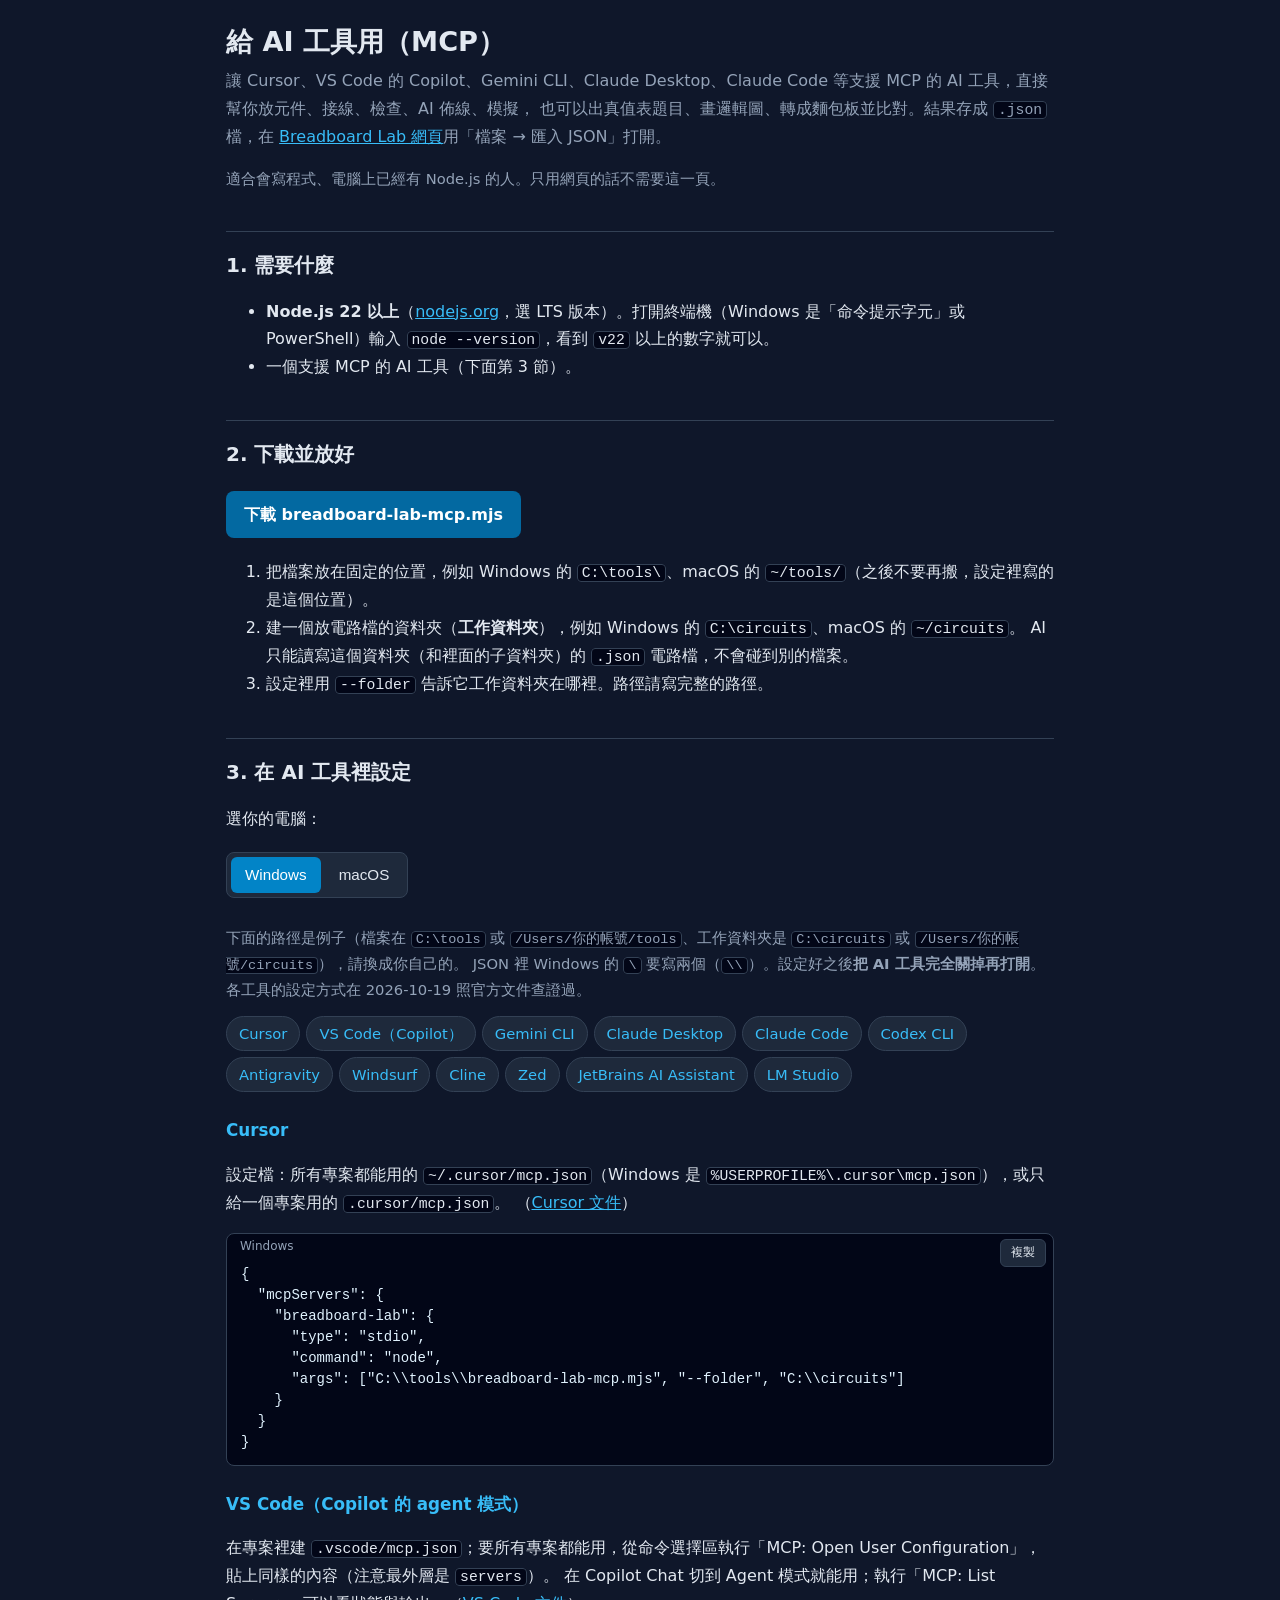
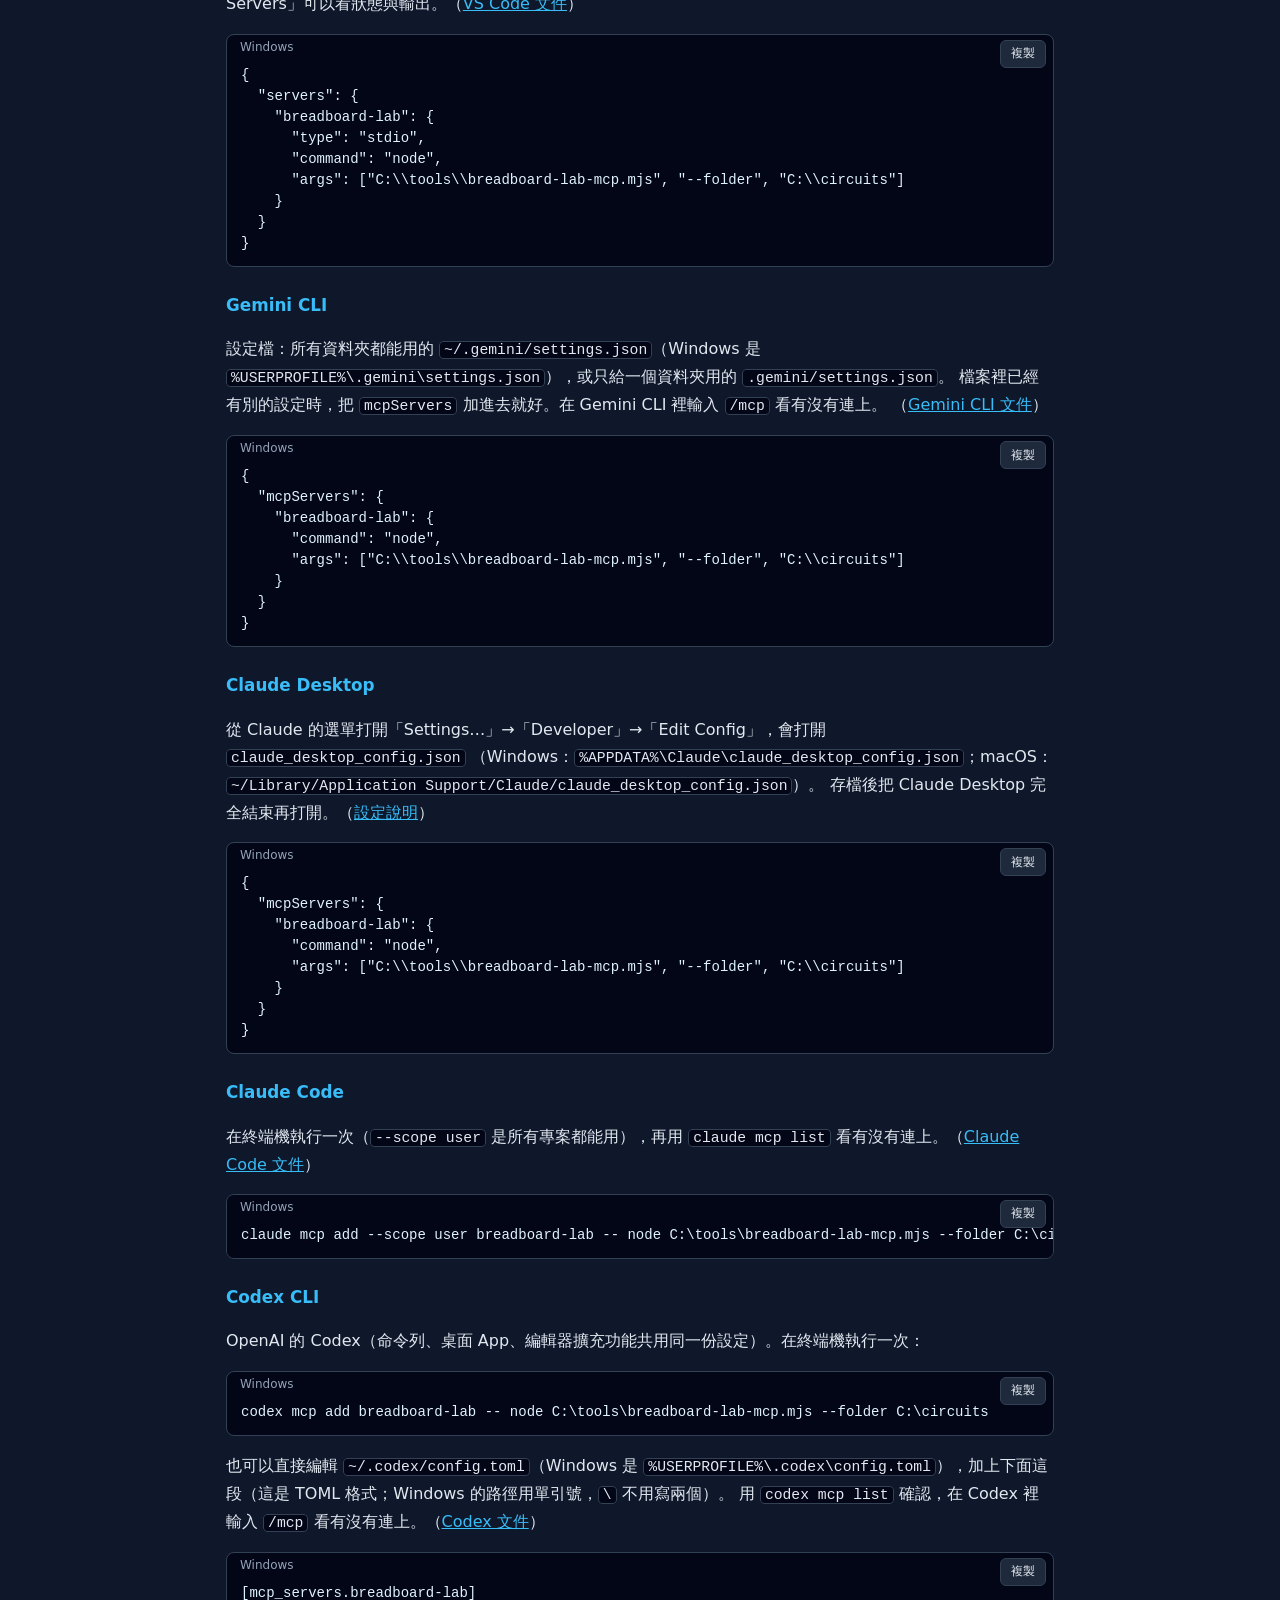
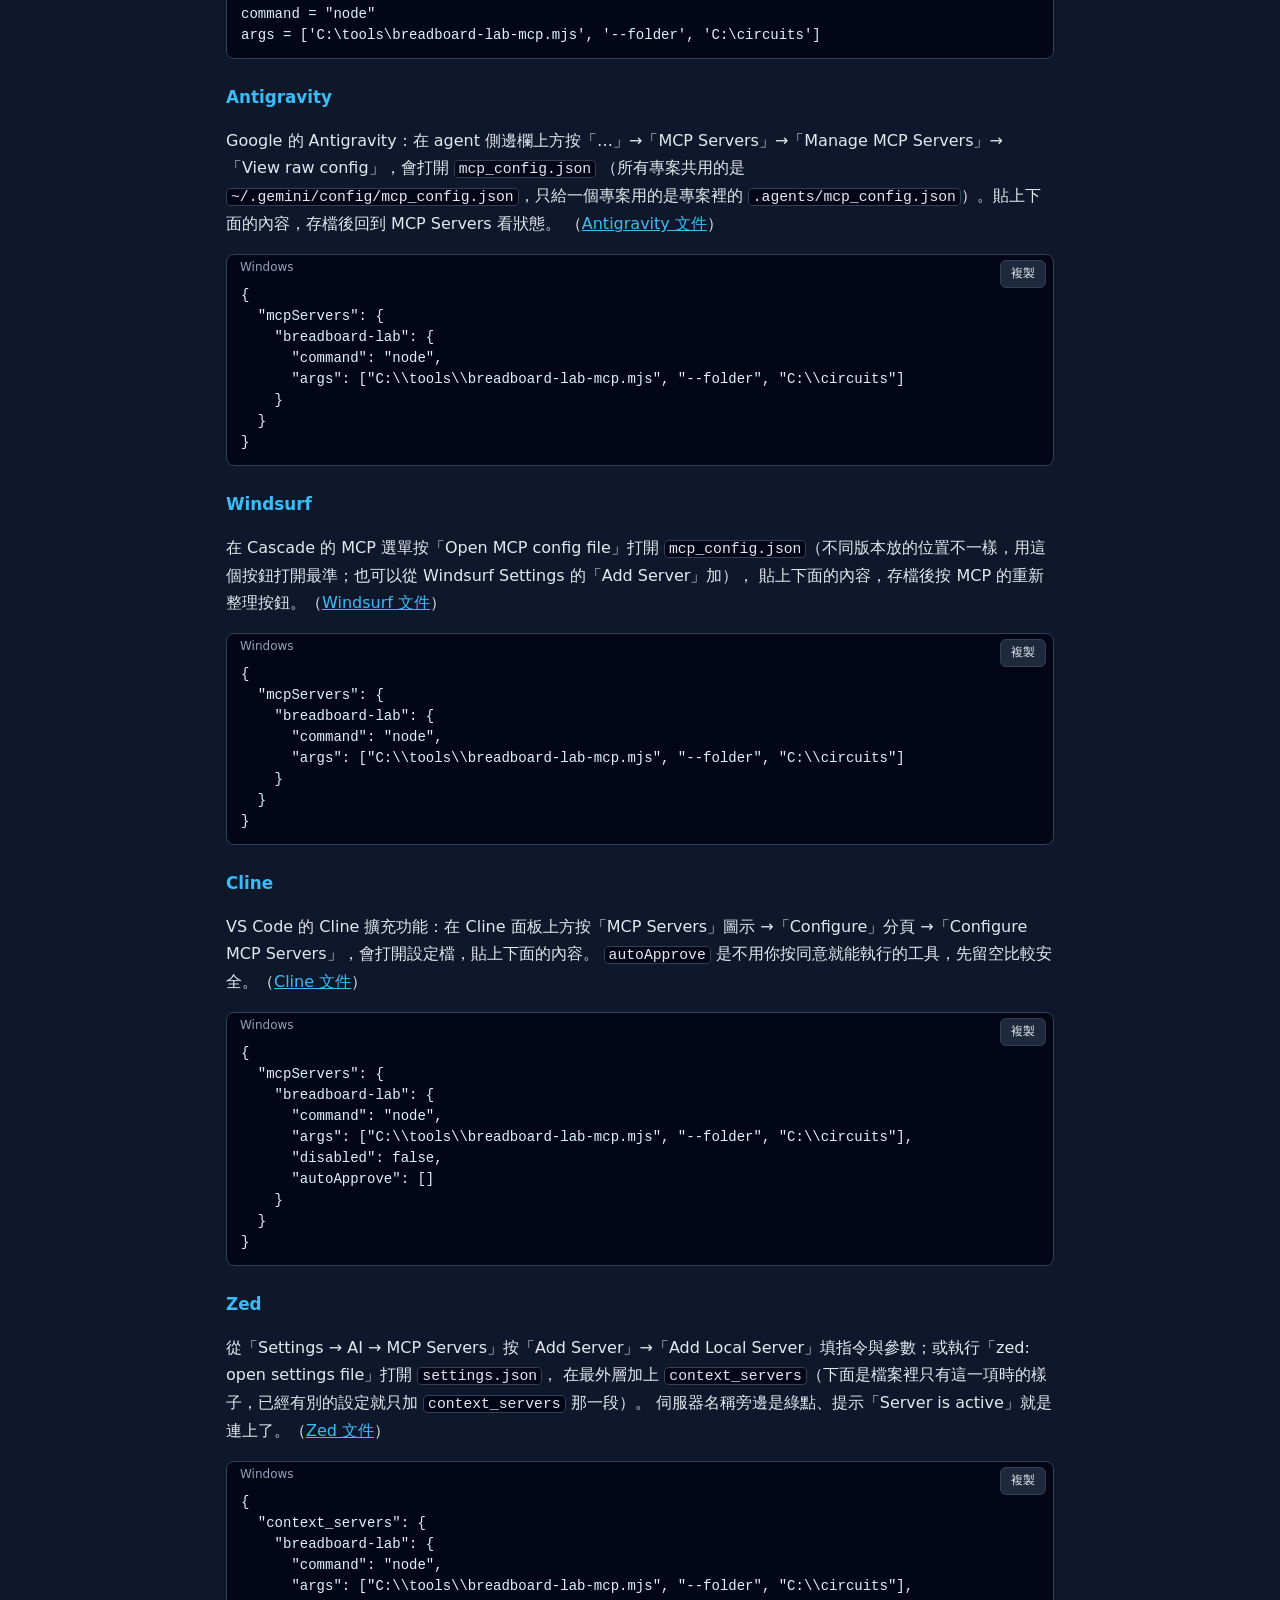
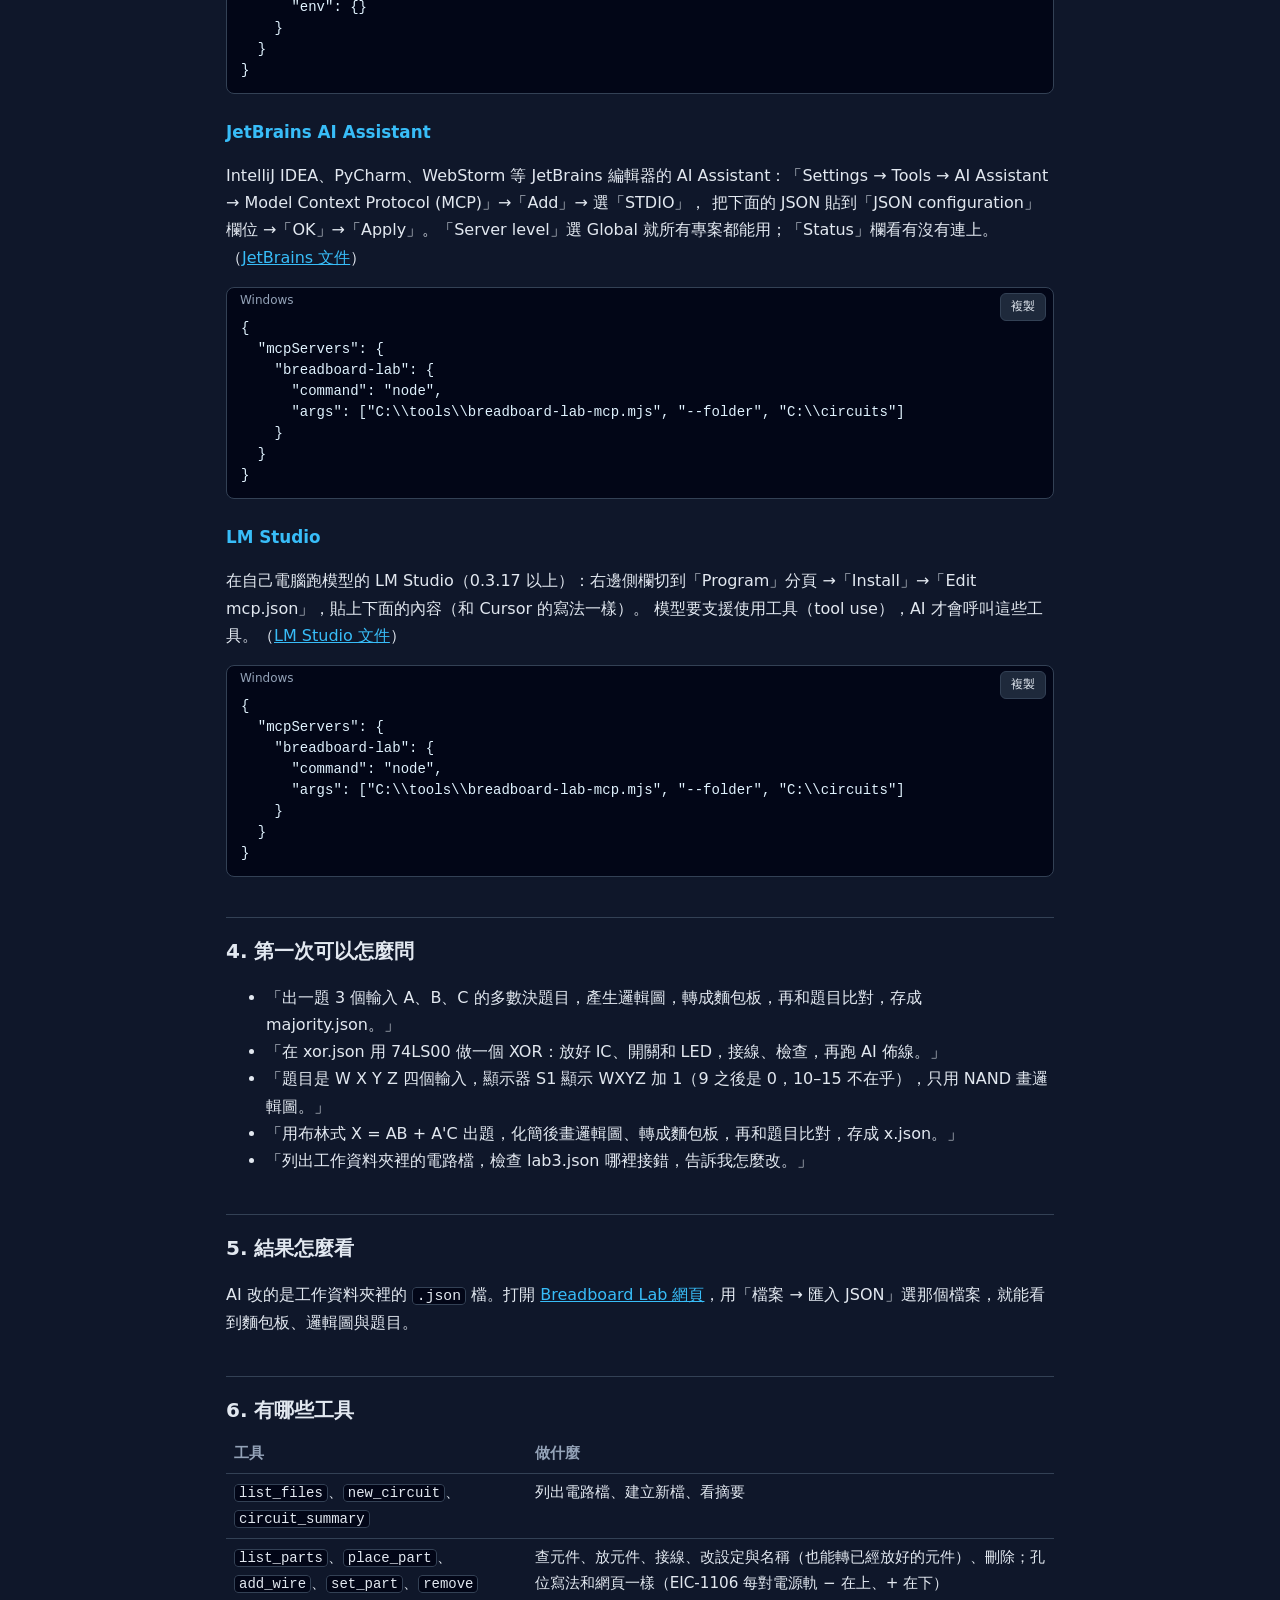
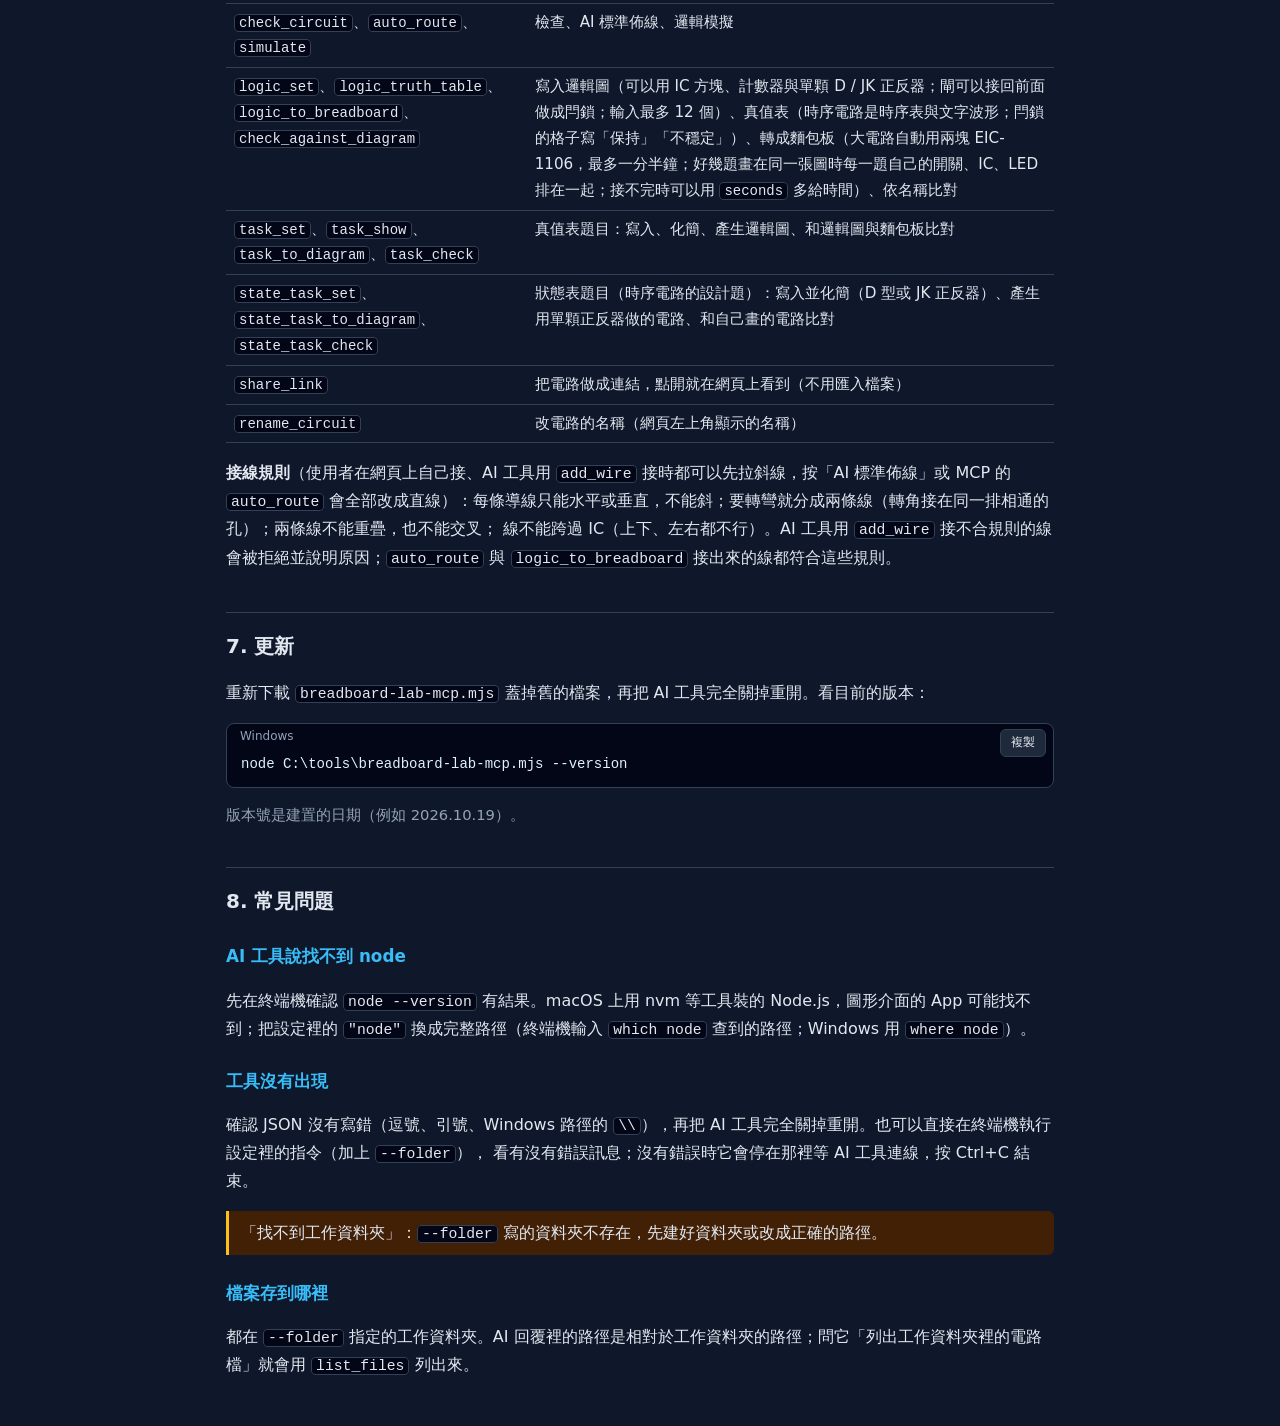
==== mcp/index.html @ b3bb962c "Deploy breadboard-lab 515501b" ====
<!doctype html>
<html lang="zh-Hant">
<head>
<meta charset="utf-8">
<meta name="viewport" content="width=device-width, initial-scale=1">
<title>Breadboard Lab：給 AI 工具用（MCP）</title>
<style>
  :root {
    color-scheme: dark;
    --bg: #0f172a;
    --panel: #1e293b;
    --line: #334155;
    --text: #e2e8f0;
    --muted: #94a3b8;
    --accent: #38bdf8;
    --code: #020617;
    --warn: #fbbf24;
  }
  * { box-sizing: border-box; }
  body {
    margin: 0;
    background: var(--bg);
    color: var(--text);
    font: 16px/1.7 system-ui, -apple-system, "Segoe UI", "Microsoft JhengHei", "PingFang TC", "Noto Sans TC", sans-serif;
  }
  main { max-width: 860px; margin: 0 auto; padding: 24px 16px 64px; }
  h1 { font-size: 1.7rem; line-height: 1.3; margin: 0 0 8px; }
  h2 { font-size: 1.25rem; margin: 40px 0 8px; padding-top: 16px; border-top: 1px solid var(--line); }
  h3 { font-size: 1.05rem; margin: 24px 0 6px; color: var(--accent); }
  a { color: var(--accent); }
  p, li { color: var(--text); }
  .lead { color: var(--muted); margin-top: 0; }
  .muted { color: var(--muted); font-size: 0.92rem; }
  code { background: var(--code); border: 1px solid var(--line); border-radius: 4px; padding: 0 4px; font-size: 0.92em; overflow-wrap: anywhere; }
  .block { position: relative; margin: 8px 0 12px; }
  pre {
    margin: 0;
    background: var(--code);
    border: 1px solid var(--line);
    border-radius: 8px;
    padding: 30px 14px 12px;
    overflow-x: auto;
    font: 14px/1.5 ui-monospace, "Cascadia Code", Consolas, Menlo, monospace;
    color: #e0f2fe;
  }
  pre::before { position: absolute; top: 6px; left: 14px; font: 12px system-ui, sans-serif; color: var(--muted); }
  pre.win::before { content: "Windows"; }
  pre.mac::before { content: "macOS"; }
  .copy {
    position: absolute; top: 6px; right: 8px;
    background: var(--panel); color: var(--text); border: 1px solid var(--line); border-radius: 6px;
    font-size: 12px; padding: 2px 10px; cursor: pointer; min-height: 28px;
  }
  .copy:hover { border-color: var(--accent); }
  body.os-win .mac, body.os-mac .win { display: none; }
  .os { display: inline-flex; gap: 4px; background: var(--panel); border: 1px solid var(--line); border-radius: 8px; padding: 4px; margin: 4px 0 12px; }
  .os button { background: transparent; color: var(--text); border: 0; border-radius: 6px; padding: 6px 14px; cursor: pointer; font-size: 0.95rem; min-height: 36px; }
  .os button[aria-pressed="true"] { background: #0284c7; color: #fff; }
  .download {
    display: inline-block; background: #0369a1; color: #fff; text-decoration: none; border-radius: 8px;
    padding: 10px 18px; font-weight: 600; margin: 4px 0;
  }
  .download:hover { background: #0284c7; }
  .note { border-left: 3px solid var(--warn); background: #422006; padding: 8px 12px; border-radius: 0 6px 6px 0; margin: 12px 0; }
  table { border-collapse: collapse; width: 100%; font-size: 0.95rem; }
  th, td { border-bottom: 1px solid var(--line); padding: 6px 8px; text-align: left; vertical-align: top; }
  th { color: var(--muted); font-weight: 600; }
  /* 工具名稱各自不斷行，名稱之間可以換行（手機上整頁不會左右捲動）。 */
  .tools td:first-child code { white-space: nowrap; }
  .toc { display: flex; flex-wrap: wrap; gap: 6px; margin: 8px 0 4px; }
  .toc a { background: var(--panel); border: 1px solid var(--line); border-radius: 999px; padding: 4px 12px; text-decoration: none; font-size: 0.92rem; min-height: 32px; display: inline-flex; align-items: center; }
  .toc a:hover { border-color: var(--accent); }
</style>
</head>
<body>
<main>
<h1>給 AI 工具用（MCP）</h1>
<p class="lead">讓 Cursor、VS Code 的 Copilot、Gemini CLI、Claude Desktop、Claude Code 等支援 MCP 的 AI 工具，直接幫你放元件、接線、檢查、AI 佈線、模擬，
也可以出真值表題目、畫邏輯圖、轉成麵包板並比對。結果存成 <code>.json</code> 檔，在 <a href="../">Breadboard Lab 網頁</a>用「檔案 → 匯入 JSON」打開。</p>
<p class="muted">適合會寫程式、電腦上已經有 Node.js 的人。只用網頁的話不需要這一頁。</p>

<h2>1. 需要什麼</h2>
<ul>
  <li><strong>Node.js 22 以上</strong>（<a href="https://nodejs.org/">nodejs.org</a>，選 LTS 版本）。打開終端機（Windows 是「命令提示字元」或 PowerShell）輸入
    <code>node --version</code>，看到 <code>v22</code> 以上的數字就可以。</li>
  <li>一個支援 MCP 的 AI 工具（下面第 3 節）。</li>
</ul>

<h2>2. 下載並放好</h2>
<p><a class="download" href="breadboard-lab-mcp.mjs" download>下載 breadboard-lab-mcp.mjs</a></p>
<ol>
  <li>把檔案放在固定的位置，例如 Windows 的 <code>C:\tools\</code>、macOS 的 <code>~/tools/</code>（之後不要再搬，設定裡寫的是這個位置）。</li>
  <li>建一個放電路檔的資料夾（<strong>工作資料夾</strong>），例如 Windows 的 <code>C:\circuits</code>、macOS 的 <code>~/circuits</code>。
    AI 只能讀寫這個資料夾（和裡面的子資料夾）的 <code>.json</code> 電路檔，不會碰到別的檔案。</li>
  <li>設定裡用 <code>--folder</code> 告訴它工作資料夾在哪裡。路徑請寫完整的路徑。</li>
</ol>

<h2>3. 在 AI 工具裡設定</h2>
<p>選你的電腦：</p>
<div class="os" role="group" aria-label="作業系統">
  <button type="button" data-os="win" aria-pressed="false">Windows</button>
  <button type="button" data-os="mac" aria-pressed="false">macOS</button>
</div>
<p class="muted">下面的路徑是例子（檔案在 <code>C:\tools</code> 或 <code>/Users/你的帳號/tools</code>、工作資料夾是 <code>C:\circuits</code> 或 <code>/Users/你的帳號/circuits</code>），請換成你自己的。
JSON 裡 Windows 的 <code>\</code> 要寫兩個（<code>\\</code>）。設定好之後<strong>把 AI 工具完全關掉再打開</strong>。各工具的設定方式在 2026-10-19 照官方文件查證過。</p>

<nav class="toc" aria-label="AI 工具">
  <a href="#tool-cursor">Cursor</a>
  <a href="#tool-vscode">VS Code（Copilot）</a>
  <a href="#tool-gemini-cli">Gemini CLI</a>
  <a href="#tool-claude-desktop">Claude Desktop</a>
  <a href="#tool-claude-code">Claude Code</a>
  <a href="#tool-codex">Codex CLI</a>
  <a href="#tool-antigravity">Antigravity</a>
  <a href="#tool-windsurf">Windsurf</a>
  <a href="#tool-cline">Cline</a>
  <a href="#tool-zed">Zed</a>
  <a href="#tool-jetbrains">JetBrains AI Assistant</a>
  <a href="#tool-lm-studio">LM Studio</a>
</nav>

<h3 id="tool-cursor">Cursor</h3>
<p>設定檔：所有專案都能用的 <code>~/.cursor/mcp.json</code>（Windows 是 <code>%USERPROFILE%\.cursor\mcp.json</code>），或只給一個專案用的 <code>.cursor/mcp.json</code>。
（<a href="https://cursor.com/docs/context/mcp">Cursor 文件</a>）</p>
<div class="block"><pre class="json win">{
  "mcpServers": {
    "breadboard-lab": {
      "type": "stdio",
      "command": "node",
      "args": ["C:\\tools\\breadboard-lab-mcp.mjs", "--folder", "C:\\circuits"]
    }
  }
}</pre></div>
<div class="block"><pre class="json mac">{
  "mcpServers": {
    "breadboard-lab": {
      "type": "stdio",
      "command": "node",
      "args": ["/Users/你的帳號/tools/breadboard-lab-mcp.mjs", "--folder", "/Users/你的帳號/circuits"]
    }
  }
}</pre></div>

<h3 id="tool-vscode">VS Code（Copilot 的 agent 模式）</h3>
<p>在專案裡建 <code>.vscode/mcp.json</code>；要所有專案都能用，從命令選擇區執行「MCP: Open User Configuration」，貼上同樣的內容（注意最外層是 <code>servers</code>）。
在 Copilot Chat 切到 Agent 模式就能用；執行「MCP: List Servers」可以看狀態與輸出。（<a href="https://code.visualstudio.com/docs/copilot/customization/mcp-servers">VS Code 文件</a>）</p>
<div class="block"><pre class="json win">{
  "servers": {
    "breadboard-lab": {
      "type": "stdio",
      "command": "node",
      "args": ["C:\\tools\\breadboard-lab-mcp.mjs", "--folder", "C:\\circuits"]
    }
  }
}</pre></div>
<div class="block"><pre class="json mac">{
  "servers": {
    "breadboard-lab": {
      "type": "stdio",
      "command": "node",
      "args": ["/Users/你的帳號/tools/breadboard-lab-mcp.mjs", "--folder", "/Users/你的帳號/circuits"]
    }
  }
}</pre></div>

<h3 id="tool-gemini-cli">Gemini CLI</h3>
<p>設定檔：所有資料夾都能用的 <code>~/.gemini/settings.json</code>（Windows 是 <code>%USERPROFILE%\.gemini\settings.json</code>），或只給一個資料夾用的 <code>.gemini/settings.json</code>。
檔案裡已經有別的設定時，把 <code>mcpServers</code> 加進去就好。在 Gemini CLI 裡輸入 <code>/mcp</code> 看有沒有連上。
（<a href="https://github.com/google-gemini/gemini-cli/blob/main/docs/tools/mcp-server.md">Gemini CLI 文件</a>）</p>
<div class="block"><pre class="json win">{
  "mcpServers": {
    "breadboard-lab": {
      "command": "node",
      "args": ["C:\\tools\\breadboard-lab-mcp.mjs", "--folder", "C:\\circuits"]
    }
  }
}</pre></div>
<div class="block"><pre class="json mac">{
  "mcpServers": {
    "breadboard-lab": {
      "command": "node",
      "args": ["/Users/你的帳號/tools/breadboard-lab-mcp.mjs", "--folder", "/Users/你的帳號/circuits"]
    }
  }
}</pre></div>

<h3 id="tool-claude-desktop">Claude Desktop</h3>
<p>從 Claude 的選單打開「Settings…」→「Developer」→「Edit Config」，會打開 <code>claude_desktop_config.json</code>
（Windows：<code>%APPDATA%\Claude\claude_desktop_config.json</code>；macOS：<code>~/Library/Application Support/Claude/claude_desktop_config.json</code>）。
存檔後把 Claude Desktop 完全結束再打開。（<a href="https://modelcontextprotocol.io/docs/develop/connect-local-servers">設定說明</a>）</p>
<div class="block"><pre class="json win">{
  "mcpServers": {
    "breadboard-lab": {
      "command": "node",
      "args": ["C:\\tools\\breadboard-lab-mcp.mjs", "--folder", "C:\\circuits"]
    }
  }
}</pre></div>
<div class="block"><pre class="json mac">{
  "mcpServers": {
    "breadboard-lab": {
      "command": "node",
      "args": ["/Users/你的帳號/tools/breadboard-lab-mcp.mjs", "--folder", "/Users/你的帳號/circuits"]
    }
  }
}</pre></div>

<h3 id="tool-claude-code">Claude Code</h3>
<p>在終端機執行一次（<code>--scope user</code> 是所有專案都能用），再用 <code>claude mcp list</code> 看有沒有連上。（<a href="https://code.claude.com/docs/en/mcp">Claude Code 文件</a>）</p>
<div class="block"><pre class="cmd win">claude mcp add --scope user breadboard-lab -- node C:\tools\breadboard-lab-mcp.mjs --folder C:\circuits</pre></div>
<div class="block"><pre class="cmd mac">claude mcp add --scope user breadboard-lab -- node ~/tools/breadboard-lab-mcp.mjs --folder ~/circuits</pre></div>

<h3 id="tool-codex">Codex CLI</h3>
<p>OpenAI 的 Codex（命令列、桌面 App、編輯器擴充功能共用同一份設定）。在終端機執行一次：</p>
<div class="block"><pre class="cmd win">codex mcp add breadboard-lab -- node C:\tools\breadboard-lab-mcp.mjs --folder C:\circuits</pre></div>
<div class="block"><pre class="cmd mac">codex mcp add breadboard-lab -- node ~/tools/breadboard-lab-mcp.mjs --folder ~/circuits</pre></div>
<p>也可以直接編輯 <code>~/.codex/config.toml</code>（Windows 是 <code>%USERPROFILE%\.codex\config.toml</code>），加上下面這段（這是 TOML 格式；Windows 的路徑用單引號，<code>\</code> 不用寫兩個）。
用 <code>codex mcp list</code> 確認，在 Codex 裡輸入 <code>/mcp</code> 看有沒有連上。（<a href="https://learn.chatgpt.com/docs/extend/mcp?surface=cli">Codex 文件</a>）</p>
<div class="block"><pre class="toml win">[mcp_servers.breadboard-lab]
command = "node"
args = ['C:\tools\breadboard-lab-mcp.mjs', '--folder', 'C:\circuits']</pre></div>
<div class="block"><pre class="toml mac">[mcp_servers.breadboard-lab]
command = "node"
args = ["/Users/你的帳號/tools/breadboard-lab-mcp.mjs", "--folder", "/Users/你的帳號/circuits"]</pre></div>

<h3 id="tool-antigravity">Antigravity</h3>
<p>Google 的 Antigravity：在 agent 側邊欄上方按「…」→「MCP Servers」→「Manage MCP Servers」→「View raw config」，會打開 <code>mcp_config.json</code>
（所有專案共用的是 <code>~/.gemini/config/mcp_config.json</code>，只給一個專案用的是專案裡的 <code>.agents/mcp_config.json</code>）。貼上下面的內容，存檔後回到 MCP Servers 看狀態。
（<a href="https://antigravity.google/docs/mcp">Antigravity 文件</a>）</p>
<div class="block"><pre class="json win">{
  "mcpServers": {
    "breadboard-lab": {
      "command": "node",
      "args": ["C:\\tools\\breadboard-lab-mcp.mjs", "--folder", "C:\\circuits"]
    }
  }
}</pre></div>
<div class="block"><pre class="json mac">{
  "mcpServers": {
    "breadboard-lab": {
      "command": "node",
      "args": ["/Users/你的帳號/tools/breadboard-lab-mcp.mjs", "--folder", "/Users/你的帳號/circuits"]
    }
  }
}</pre></div>

<h3 id="tool-windsurf">Windsurf</h3>
<p>在 Cascade 的 MCP 選單按「Open MCP config file」打開 <code>mcp_config.json</code>（不同版本放的位置不一樣，用這個按鈕打開最準；也可以從 Windsurf Settings 的「Add Server」加），
貼上下面的內容，存檔後按 MCP 的重新整理按鈕。（<a href="https://docs.windsurf.com/windsurf/mcp">Windsurf 文件</a>）</p>
<div class="block"><pre class="json win">{
  "mcpServers": {
    "breadboard-lab": {
      "command": "node",
      "args": ["C:\\tools\\breadboard-lab-mcp.mjs", "--folder", "C:\\circuits"]
    }
  }
}</pre></div>
<div class="block"><pre class="json mac">{
  "mcpServers": {
    "breadboard-lab": {
      "command": "node",
      "args": ["/Users/你的帳號/tools/breadboard-lab-mcp.mjs", "--folder", "/Users/你的帳號/circuits"]
    }
  }
}</pre></div>

<h3 id="tool-cline">Cline</h3>
<p>VS Code 的 Cline 擴充功能：在 Cline 面板上方按「MCP Servers」圖示 →「Configure」分頁 →「Configure MCP Servers」，會打開設定檔，貼上下面的內容。
<code>autoApprove</code> 是不用你按同意就能執行的工具，先留空比較安全。（<a href="https://docs.cline.bot/mcp/configuring-mcp-servers">Cline 文件</a>）</p>
<div class="block"><pre class="json win">{
  "mcpServers": {
    "breadboard-lab": {
      "command": "node",
      "args": ["C:\\tools\\breadboard-lab-mcp.mjs", "--folder", "C:\\circuits"],
      "disabled": false,
      "autoApprove": []
    }
  }
}</pre></div>
<div class="block"><pre class="json mac">{
  "mcpServers": {
    "breadboard-lab": {
      "command": "node",
      "args": ["/Users/你的帳號/tools/breadboard-lab-mcp.mjs", "--folder", "/Users/你的帳號/circuits"],
      "disabled": false,
      "autoApprove": []
    }
  }
}</pre></div>

<h3 id="tool-zed">Zed</h3>
<p>從「Settings → AI → MCP Servers」按「Add Server」→「Add Local Server」填指令與參數；或執行「zed: open settings file」打開 <code>settings.json</code>，
在最外層加上 <code>context_servers</code>（下面是檔案裡只有這一項時的樣子，已經有別的設定就只加 <code>context_servers</code> 那一段）。
伺服器名稱旁邊是綠點、提示「Server is active」就是連上了。（<a href="https://zed.dev/docs/ai/mcp">Zed 文件</a>）</p>
<div class="block"><pre class="json win">{
  "context_servers": {
    "breadboard-lab": {
      "command": "node",
      "args": ["C:\\tools\\breadboard-lab-mcp.mjs", "--folder", "C:\\circuits"],
      "env": {}
    }
  }
}</pre></div>
<div class="block"><pre class="json mac">{
  "context_servers": {
    "breadboard-lab": {
      "command": "node",
      "args": ["/Users/你的帳號/tools/breadboard-lab-mcp.mjs", "--folder", "/Users/你的帳號/circuits"],
      "env": {}
    }
  }
}</pre></div>

<h3 id="tool-jetbrains">JetBrains AI Assistant</h3>
<p>IntelliJ IDEA、PyCharm、WebStorm 等 JetBrains 編輯器的 AI Assistant：「Settings → Tools → AI Assistant → Model Context Protocol (MCP)」→「Add」→ 選「STDIO」，
把下面的 JSON 貼到「JSON configuration」欄位 →「OK」→「Apply」。「Server level」選 Global 就所有專案都能用；「Status」欄看有沒有連上。
（<a href="https://www.jetbrains.com/help/ai-assistant/mcp.html">JetBrains 文件</a>）</p>
<div class="block"><pre class="json win">{
  "mcpServers": {
    "breadboard-lab": {
      "command": "node",
      "args": ["C:\\tools\\breadboard-lab-mcp.mjs", "--folder", "C:\\circuits"]
    }
  }
}</pre></div>
<div class="block"><pre class="json mac">{
  "mcpServers": {
    "breadboard-lab": {
      "command": "node",
      "args": ["/Users/你的帳號/tools/breadboard-lab-mcp.mjs", "--folder", "/Users/你的帳號/circuits"]
    }
  }
}</pre></div>

<h3 id="tool-lm-studio">LM Studio</h3>
<p>在自己電腦跑模型的 LM Studio（0.3.17 以上）：右邊側欄切到「Program」分頁 →「Install」→「Edit mcp.json」，貼上下面的內容（和 Cursor 的寫法一樣）。
模型要支援使用工具（tool use），AI 才會呼叫這些工具。（<a href="https://lmstudio.ai/docs/app/mcp">LM Studio 文件</a>）</p>
<div class="block"><pre class="json win">{
  "mcpServers": {
    "breadboard-lab": {
      "command": "node",
      "args": ["C:\\tools\\breadboard-lab-mcp.mjs", "--folder", "C:\\circuits"]
    }
  }
}</pre></div>
<div class="block"><pre class="json mac">{
  "mcpServers": {
    "breadboard-lab": {
      "command": "node",
      "args": ["/Users/你的帳號/tools/breadboard-lab-mcp.mjs", "--folder", "/Users/你的帳號/circuits"]
    }
  }
}</pre></div>

<h2>4. 第一次可以怎麼問</h2>
<ul>
  <li>「出一題 3 個輸入 A、B、C 的多數決題目，產生邏輯圖，轉成麵包板，再和題目比對，存成 majority.json。」</li>
  <li>「在 xor.json 用 74LS00 做一個 XOR：放好 IC、開關和 LED，接線、檢查，再跑 AI 佈線。」</li>
  <li>「題目是 W X Y Z 四個輸入，顯示器 S1 顯示 WXYZ 加 1（9 之後是 0，10–15 不在乎），只用 NAND 畫邏輯圖。」</li>
  <li>「用布林式 X = AB + A'C 出題，化簡後畫邏輯圖、轉成麵包板，再和題目比對，存成 x.json。」</li>
  <li>「列出工作資料夾裡的電路檔，檢查 lab3.json 哪裡接錯，告訴我怎麼改。」</li>
</ul>

<h2>5. 結果怎麼看</h2>
<p>AI 改的是工作資料夾裡的 <code>.json</code> 檔。打開 <a href="../">Breadboard Lab 網頁</a>，用「檔案 → 匯入 JSON」選那個檔案，就能看到麵包板、邏輯圖與題目。</p>

<h2>6. 有哪些工具</h2>
<table class="tools">
  <tr><th>工具</th><th>做什麼</th></tr>
  <tr><td><code>list_files</code>、<code>new_circuit</code>、<code>circuit_summary</code></td><td>列出電路檔、建立新檔、看摘要</td></tr>
  <tr><td><code>list_parts</code>、<code>place_part</code>、<code>add_wire</code>、<code>set_part</code>、<code>remove</code></td><td>查元件、放元件、接線、改設定與名稱（也能轉已經放好的元件）、刪除；孔位寫法和網頁一樣（EIC-1106 每對電源軌 − 在上、+ 在下）</td></tr>
  <tr><td><code>check_circuit</code>、<code>auto_route</code>、<code>simulate</code></td><td>檢查、AI 標準佈線、邏輯模擬</td></tr>
  <tr><td><code>logic_set</code>、<code>logic_truth_table</code>、<code>logic_to_breadboard</code>、<code>check_against_diagram</code></td><td>寫入邏輯圖（可以用 IC 方塊、計數器與單顆 D / JK 正反器；閘可以接回前面做成閂鎖；輸入最多 12 個）、真值表（時序電路是時序表與文字波形；閂鎖的格子寫「保持」「不穩定」）、轉成麵包板（大電路自動用兩塊 EIC-1106，最多一分半鐘；好幾題畫在同一張圖時每一題自己的開關、IC、LED 排在一起；接不完時可以用 <code>seconds</code> 多給時間）、依名稱比對</td></tr>
  <tr><td><code>task_set</code>、<code>task_show</code>、<code>task_to_diagram</code>、<code>task_check</code></td><td>真值表題目：寫入、化簡、產生邏輯圖、和邏輯圖與麵包板比對</td></tr>
  <tr><td><code>state_task_set</code>、<code>state_task_to_diagram</code>、<code>state_task_check</code></td><td>狀態表題目（時序電路的設計題）：寫入並化簡（D 型或 JK 正反器）、產生用單顆正反器做的電路、和自己畫的電路比對</td></tr>
  <tr><td><code>share_link</code></td><td>把電路做成連結，點開就在網頁上看到（不用匯入檔案）</td></tr>
  <tr><td><code>rename_circuit</code></td><td>改電路的名稱（網頁左上角顯示的名稱）</td></tr>
</table>
<p><strong>接線規則</strong>（使用者在網頁上自己接、AI 工具用 <code>add_wire</code> 接時都可以先拉斜線，按「AI 標準佈線」或 MCP 的 <code>auto_route</code> 會全部改成直線）：每條導線只能水平或垂直，不能斜；要轉彎就分成兩條線（轉角接在同一排相通的孔）；兩條線不能重疊，也不能交叉；
線不能跨過 IC（上下、左右都不行）。AI 工具用 <code>add_wire</code> 接不合規則的線會被拒絕並說明原因；<code>auto_route</code> 與 <code>logic_to_breadboard</code> 接出來的線都符合這些規則。</p>

<h2>7. 更新</h2>
<p>重新下載 <code>breadboard-lab-mcp.mjs</code> 蓋掉舊的檔案，再把 AI 工具完全關掉重開。看目前的版本：</p>
<div class="block"><pre class="cmd win">node C:\tools\breadboard-lab-mcp.mjs --version</pre></div>
<div class="block"><pre class="cmd mac">node ~/tools/breadboard-lab-mcp.mjs --version</pre></div>
<p class="muted">版本號是建置的日期（例如 2026.10.19）。</p>

<h2>8. 常見問題</h2>
<h3>AI 工具說找不到 node</h3>
<p>先在終端機確認 <code>node --version</code> 有結果。macOS 上用 nvm 等工具裝的 Node.js，圖形介面的 App 可能找不到；把設定裡的 <code>"node"</code>
換成完整路徑（終端機輸入 <code>which node</code> 查到的路徑；Windows 用 <code>where node</code>）。</p>
<h3>工具沒有出現</h3>
<p>確認 JSON 沒有寫錯（逗號、引號、Windows 路徑的 <code>\\</code>），再把 AI 工具完全關掉重開。也可以直接在終端機執行設定裡的指令（加上 <code>--folder</code>），
看有沒有錯誤訊息；沒有錯誤時它會停在那裡等 AI 工具連線，按 Ctrl+C 結束。</p>
<div class="note">「找不到工作資料夾」：<code>--folder</code> 寫的資料夾不存在，先建好資料夾或改成正確的路徑。</div>
<h3>檔案存到哪裡</h3>
<p>都在 <code>--folder</code> 指定的工作資料夾。AI 回覆裡的路徑是相對於工作資料夾的路徑；問它「列出工作資料夾裡的電路檔」就會用 <code>list_files</code> 列出來。</p>
</main>
<script>
  // 依目前的電腦先選好 Windows 或 macOS；每段設定加「複製」按鈕。
  (function () {
    var buttons = document.querySelectorAll('.os button');
    function choose(os) {
      document.body.classList.remove('os-win', 'os-mac');
      document.body.classList.add('os-' + os);
      buttons.forEach(function (b) { b.setAttribute('aria-pressed', String(b.getAttribute('data-os') === os)); });
    }
    buttons.forEach(function (b) { b.addEventListener('click', function () { choose(b.getAttribute('data-os')); }); });
    choose(/Mac/i.test(navigator.userAgent) ? 'mac' : 'win');
    document.querySelectorAll('.block').forEach(function (block) {
      var pre = block.querySelector('pre');
      // 另一種電腦的設定整塊（含複製按鈕）一起藏起來。
      ['win', 'mac'].forEach(function (os) { if (pre.classList.contains(os)) block.classList.add(os); });
      var copy = document.createElement('button');
      copy.type = 'button';
      copy.className = 'copy';
      copy.textContent = '複製';
      copy.addEventListener('click', function () {
        if (!navigator.clipboard) return;
        navigator.clipboard.writeText(pre.textContent).then(function () {
          copy.textContent = '已複製';
          setTimeout(function () { copy.textContent = '複製'; }, 1500);
        });
      });
      block.appendChild(copy);
    });
  })();
</script>
</body>
</html>
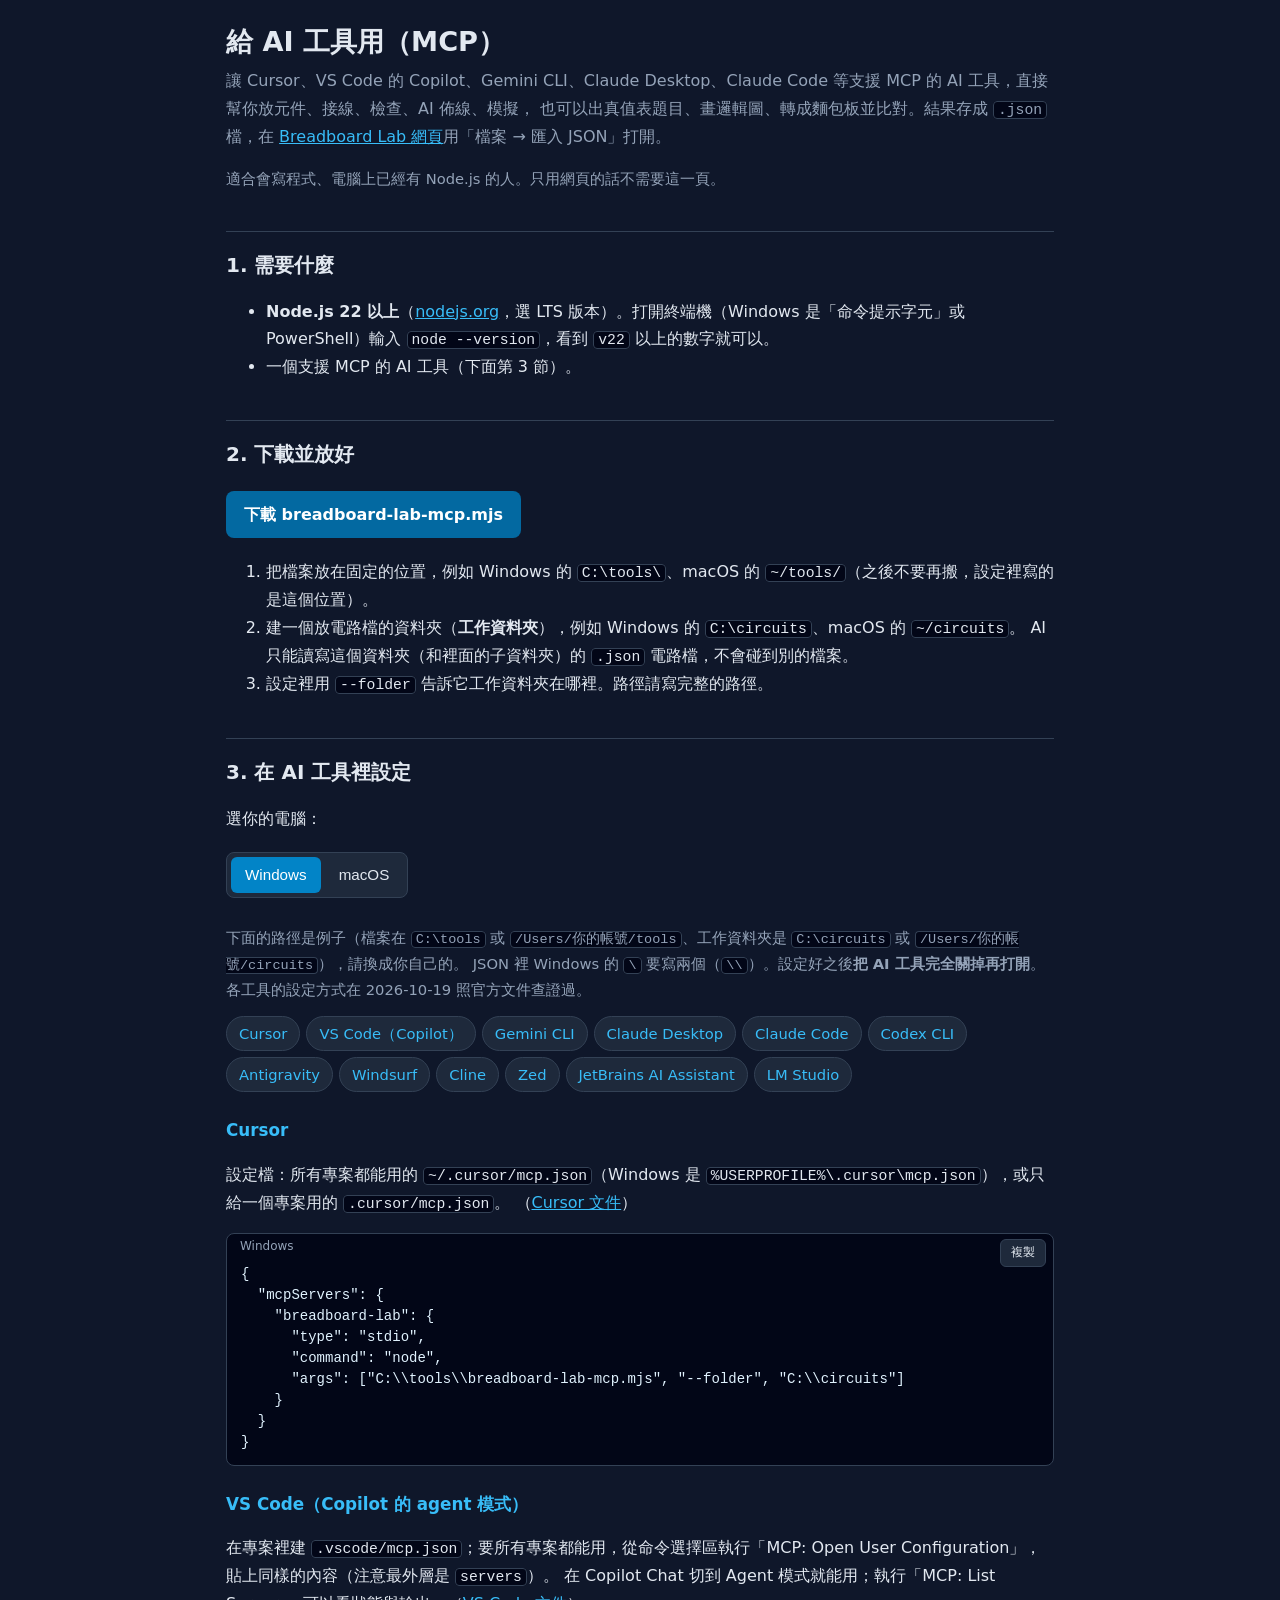
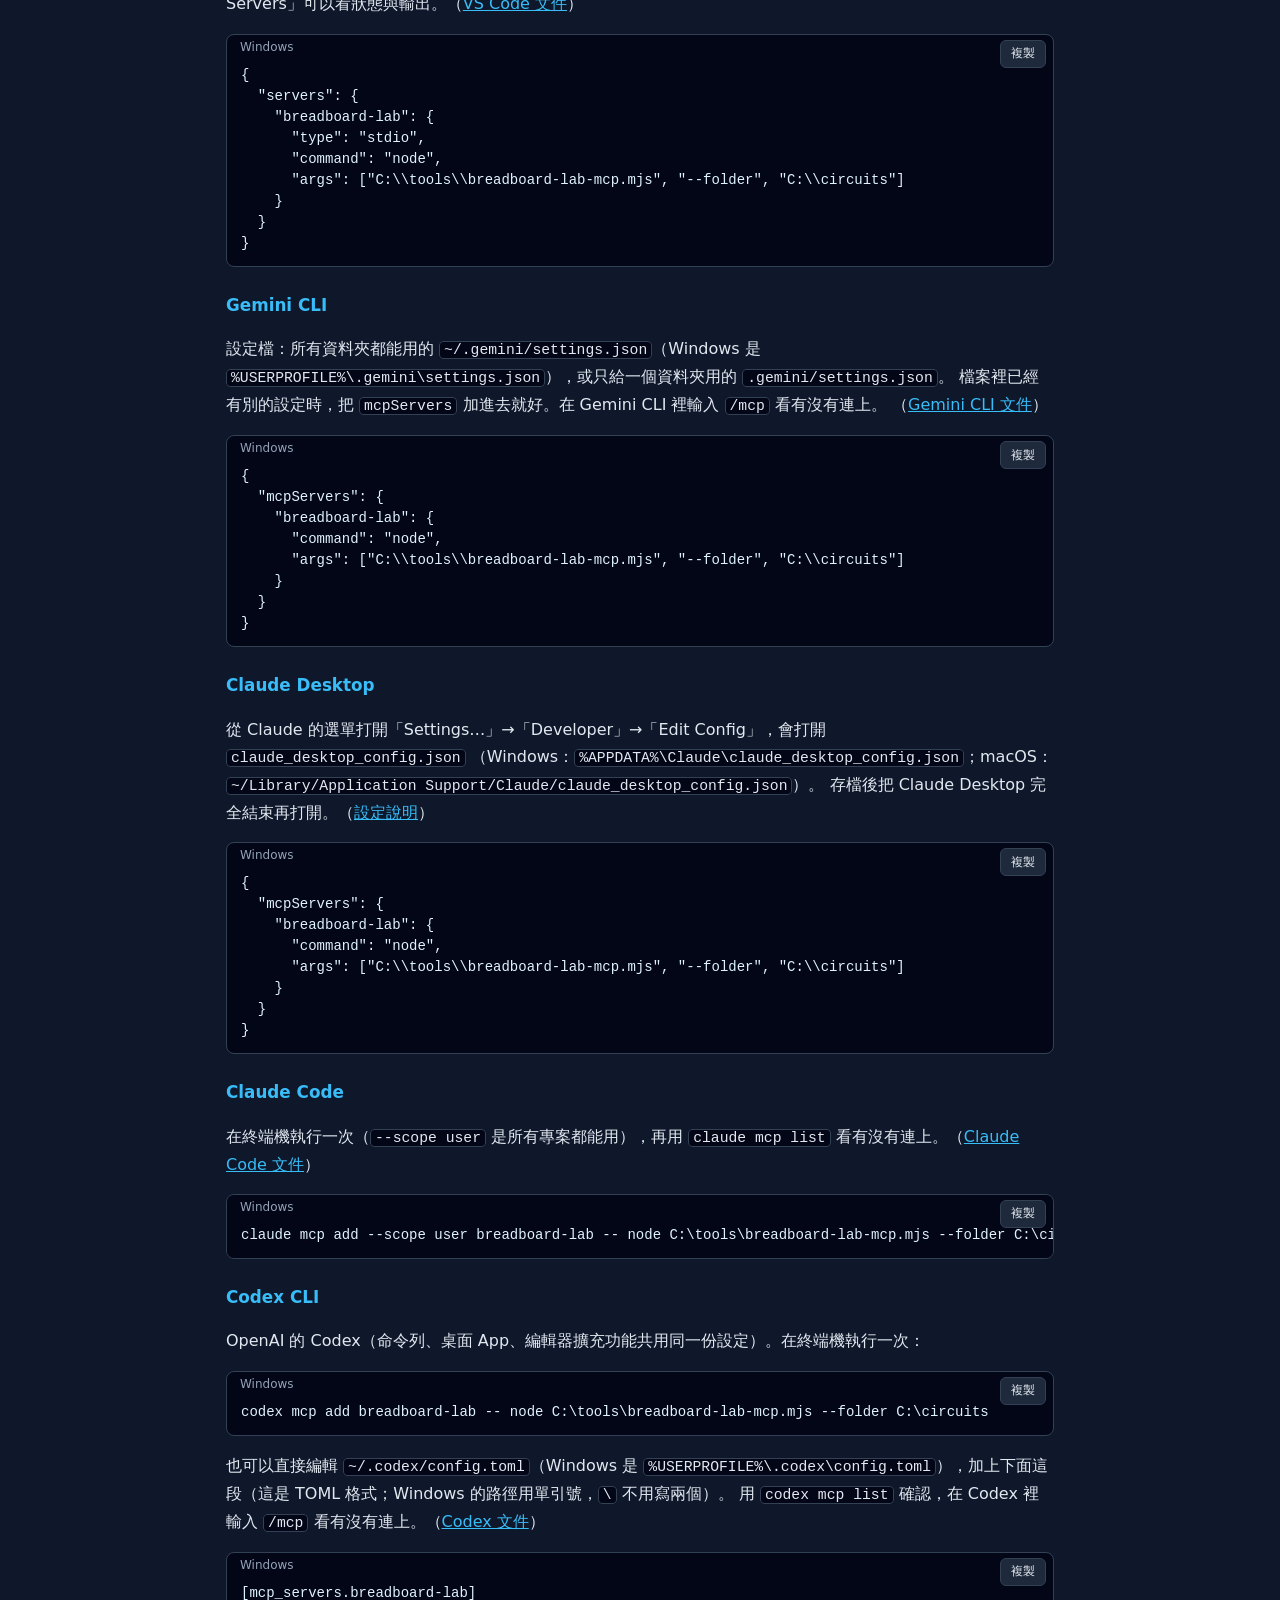
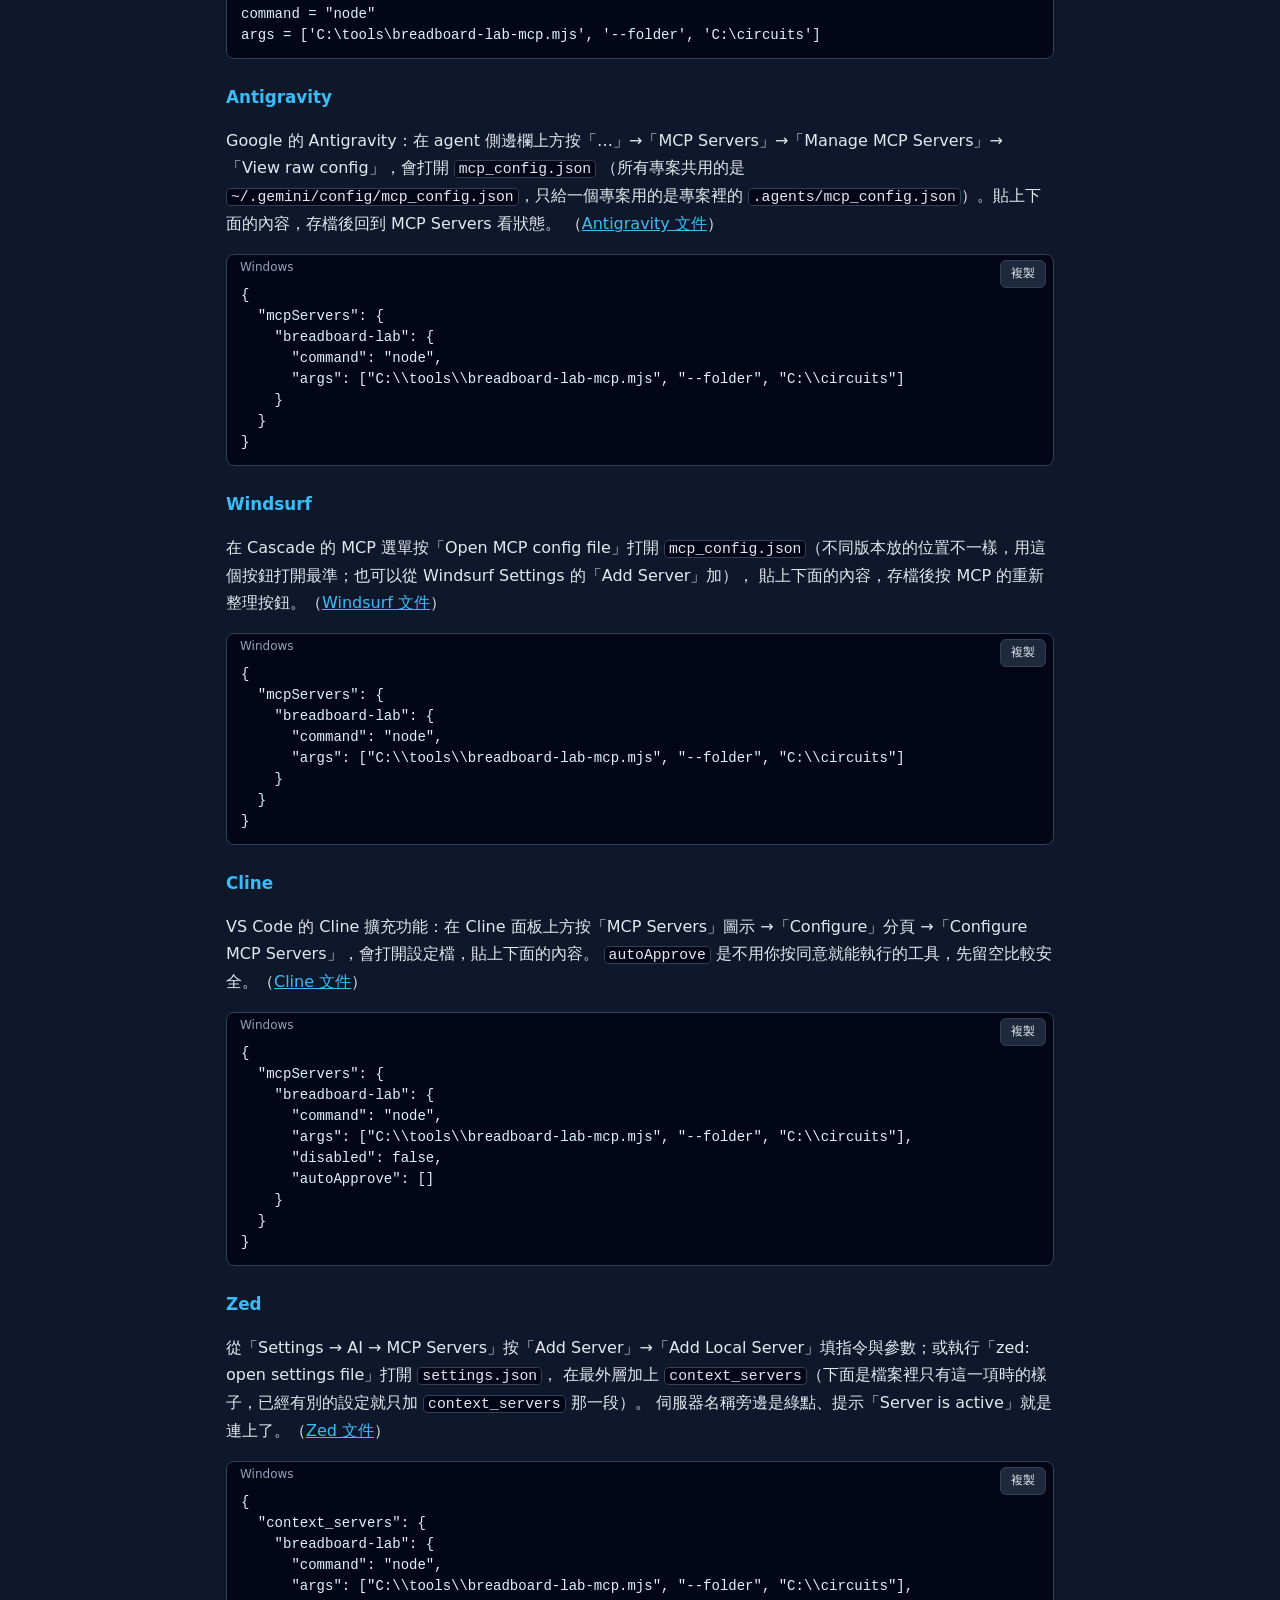
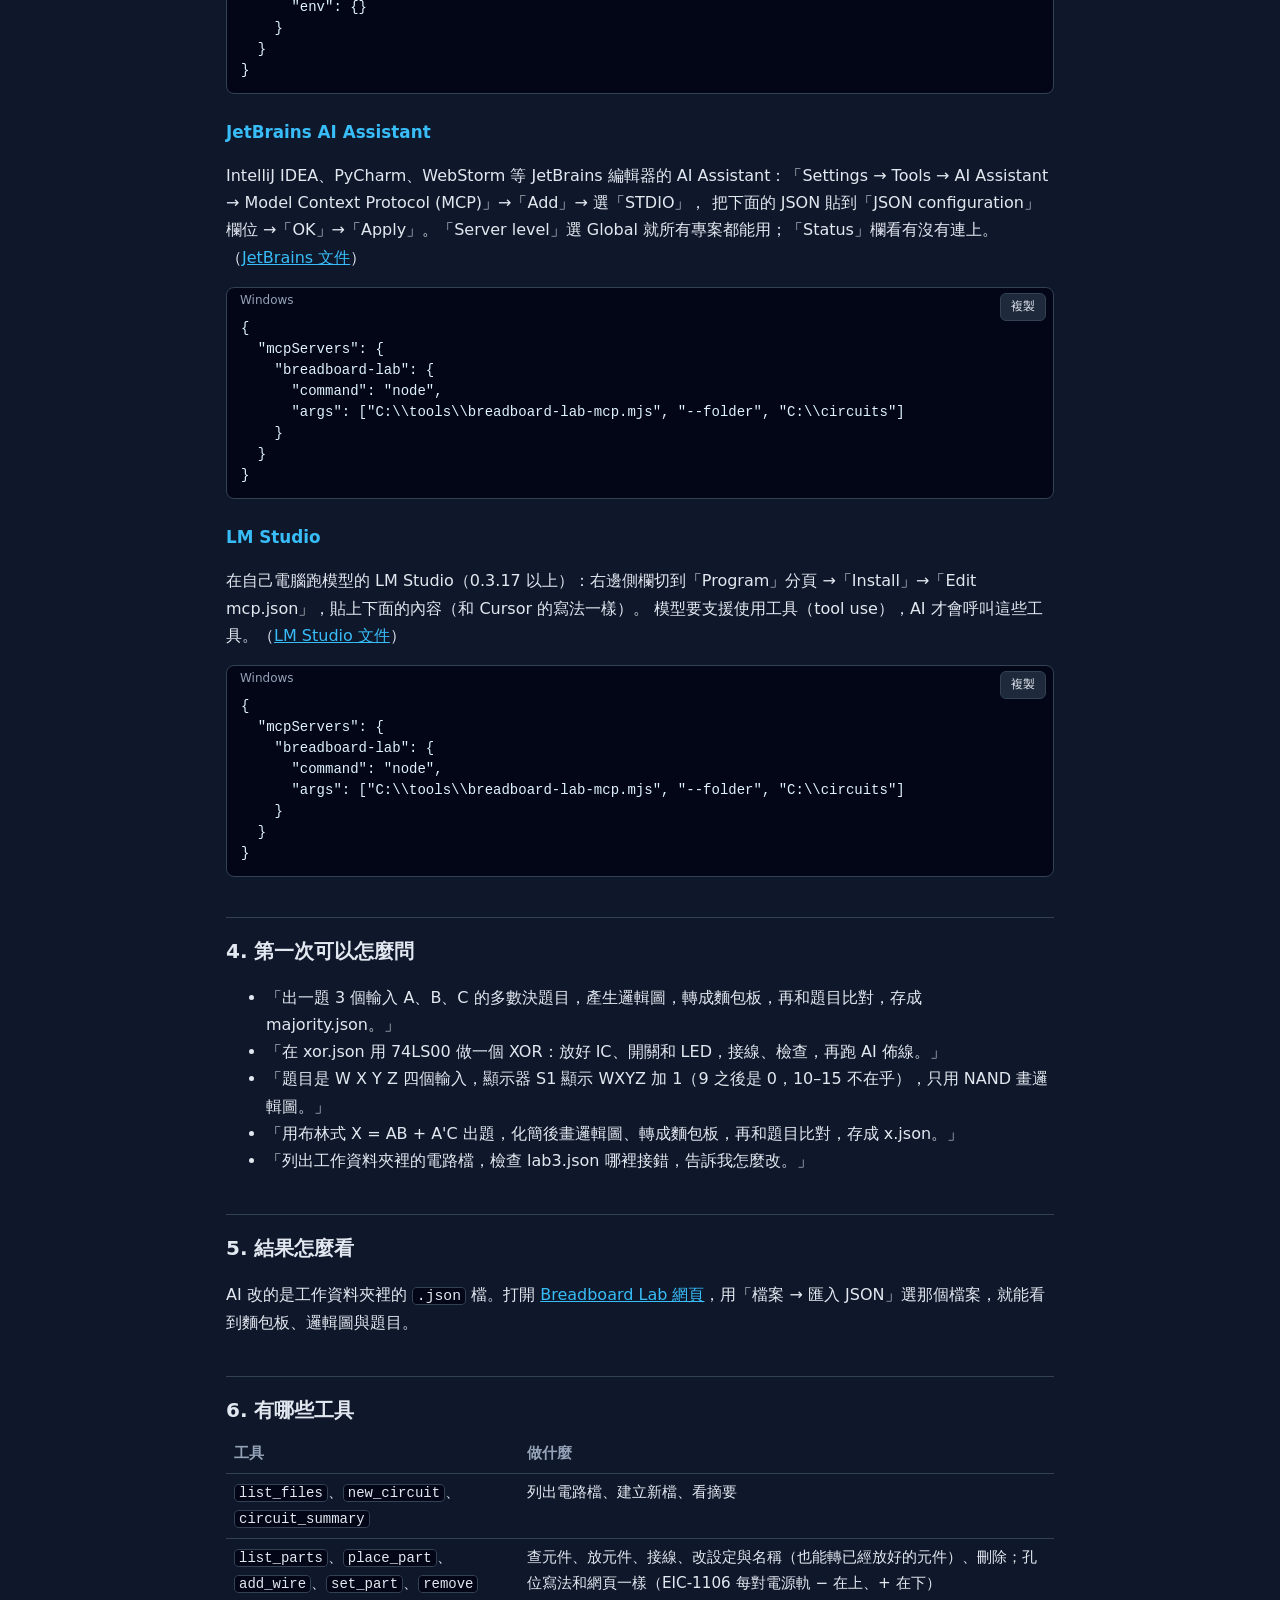
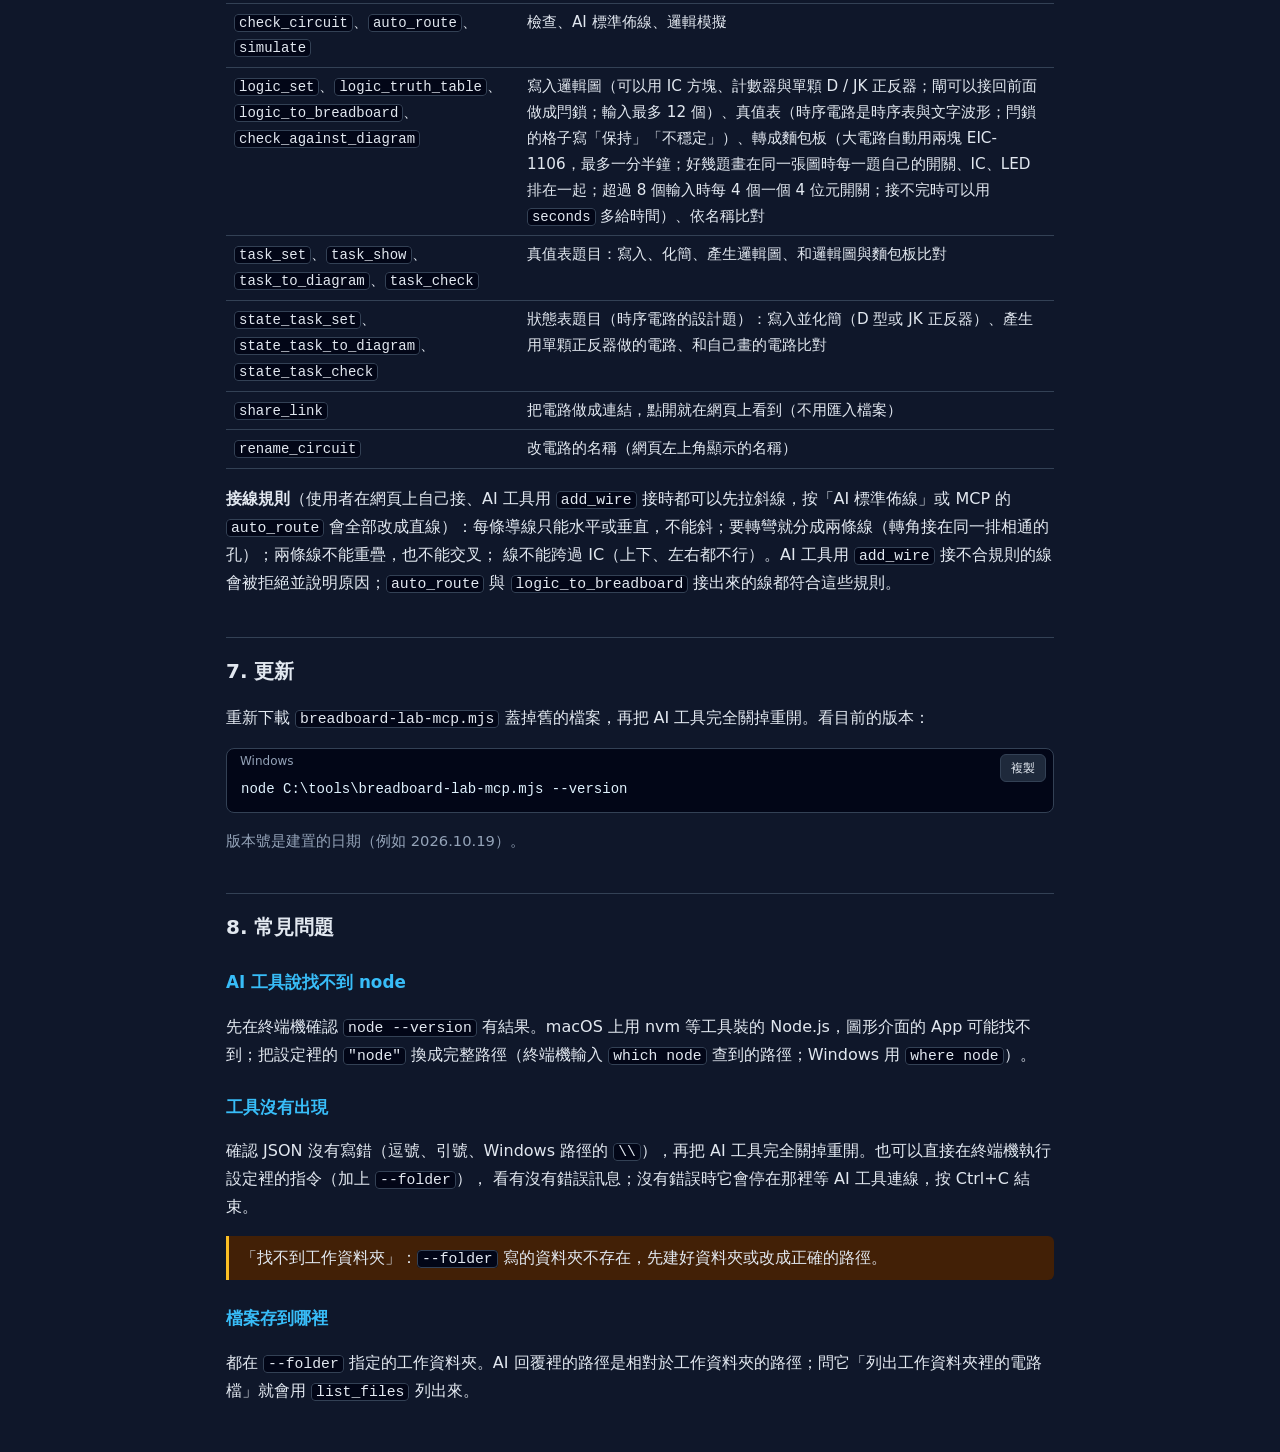
==== commit 6bb7712a: "Deploy breadboard-lab b4114ca" ====
--- a/mcp/index.html
+++ b/mcp/index.html
@@ -370,7 +370,7 @@
   <tr><td><code>list_files</code>、<code>new_circuit</code>、<code>circuit_summary</code></td><td>列出電路檔、建立新檔、看摘要</td></tr>
   <tr><td><code>list_parts</code>、<code>place_part</code>、<code>add_wire</code>、<code>set_part</code>、<code>remove</code></td><td>查元件、放元件、接線、改設定與名稱（也能轉已經放好的元件）、刪除；孔位寫法和網頁一樣（EIC-1106 每對電源軌 − 在上、+ 在下）</td></tr>
   <tr><td><code>check_circuit</code>、<code>auto_route</code>、<code>simulate</code></td><td>檢查、AI 標準佈線、邏輯模擬</td></tr>
-  <tr><td><code>logic_set</code>、<code>logic_truth_table</code>、<code>logic_to_breadboard</code>、<code>check_against_diagram</code></td><td>寫入邏輯圖（可以用 IC 方塊、計數器與單顆 D / JK 正反器；閘可以接回前面做成閂鎖；輸入最多 12 個）、真值表（時序電路是時序表與文字波形；閂鎖的格子寫「保持」「不穩定」）、轉成麵包板（大電路自動用兩塊 EIC-1106，最多一分半鐘；好幾題畫在同一張圖時每一題自己的開關、IC、LED 排在一起；接不完時可以用 <code>seconds</code> 多給時間）、依名稱比對</td></tr>
+  <tr><td><code>logic_set</code>、<code>logic_truth_table</code>、<code>logic_to_breadboard</code>、<code>check_against_diagram</code></td><td>寫入邏輯圖（可以用 IC 方塊、計數器與單顆 D / JK 正反器；閘可以接回前面做成閂鎖；輸入最多 12 個）、真值表（時序電路是時序表與文字波形；閂鎖的格子寫「保持」「不穩定」）、轉成麵包板（大電路自動用兩塊 EIC-1106，最多一分半鐘；好幾題畫在同一張圖時每一題自己的開關、IC、LED 排在一起；超過 8 個輸入時每 4 個一個 4 位元開關；接不完時可以用 <code>seconds</code> 多給時間）、依名稱比對</td></tr>
   <tr><td><code>task_set</code>、<code>task_show</code>、<code>task_to_diagram</code>、<code>task_check</code></td><td>真值表題目：寫入、化簡、產生邏輯圖、和邏輯圖與麵包板比對</td></tr>
   <tr><td><code>state_task_set</code>、<code>state_task_to_diagram</code>、<code>state_task_check</code></td><td>狀態表題目（時序電路的設計題）：寫入並化簡（D 型或 JK 正反器）、產生用單顆正反器做的電路、和自己畫的電路比對</td></tr>
   <tr><td><code>share_link</code></td><td>把電路做成連結，點開就在網頁上看到（不用匯入檔案）</td></tr>
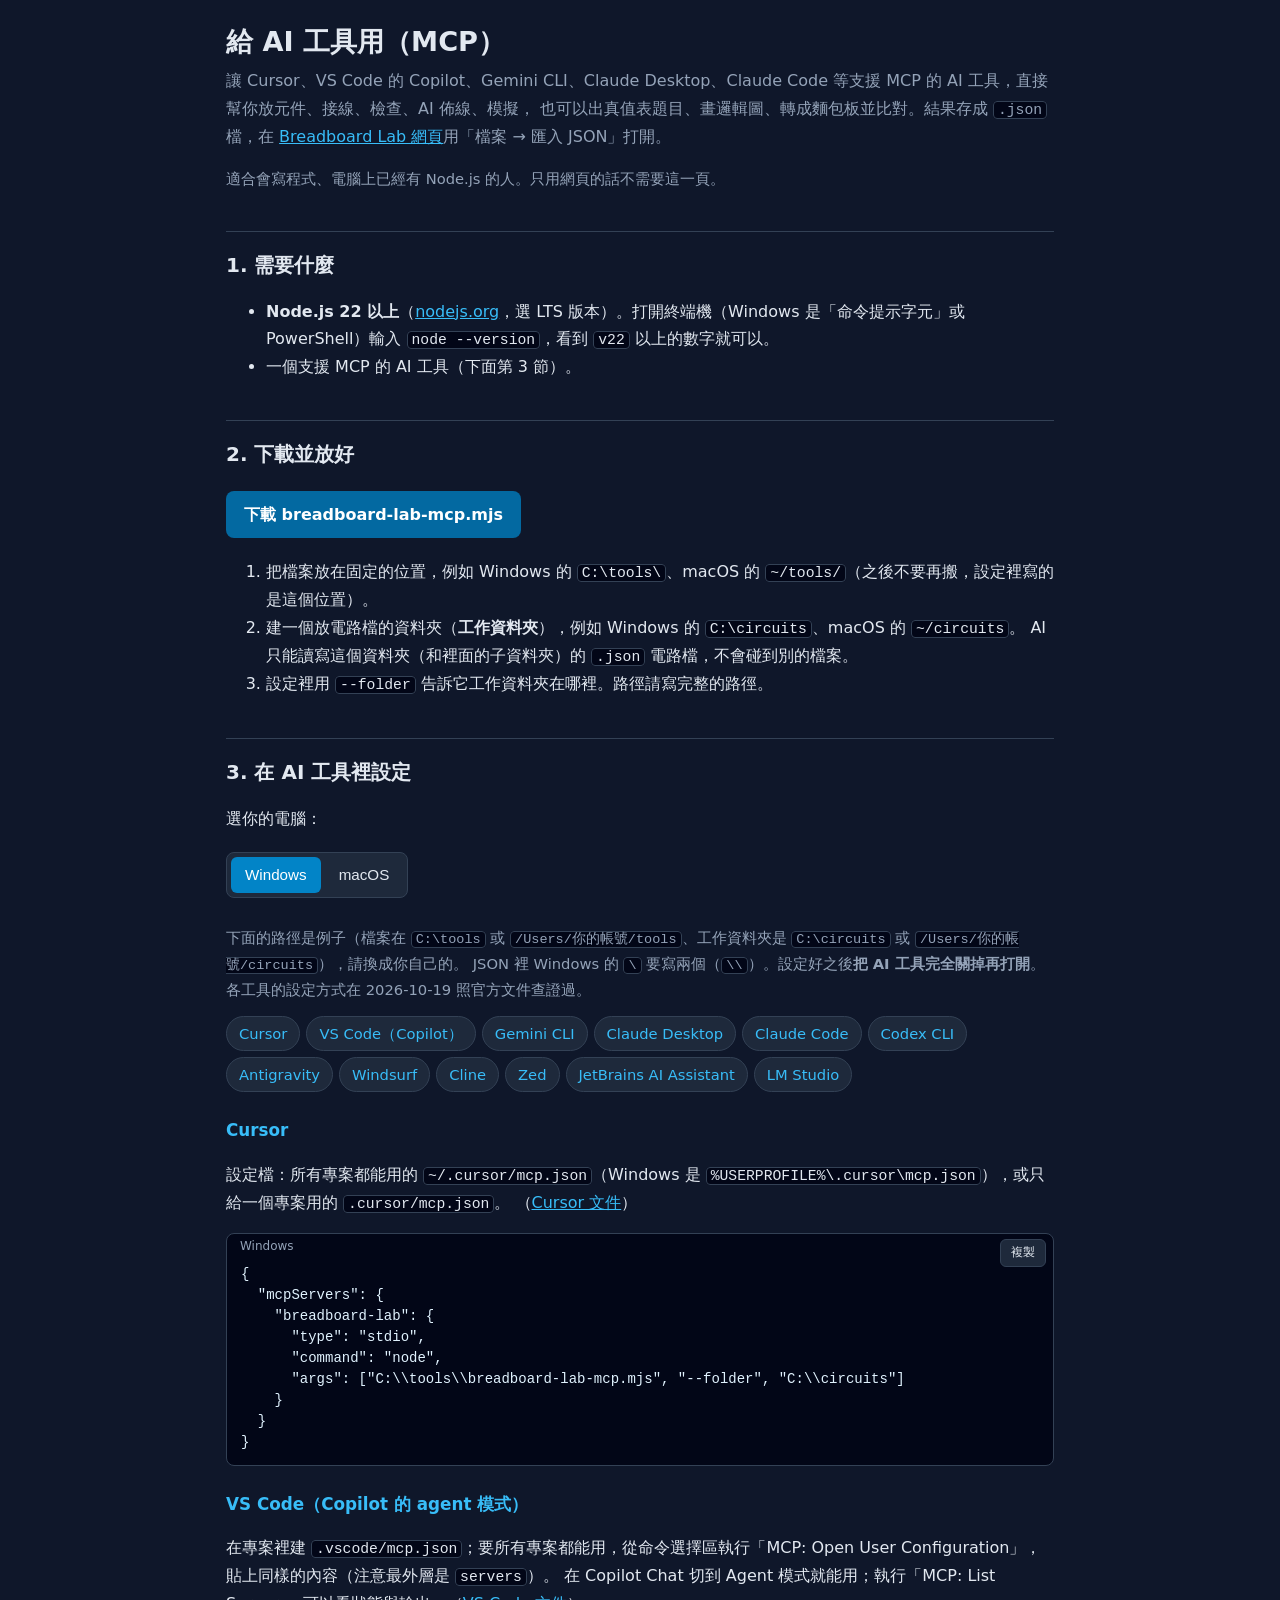
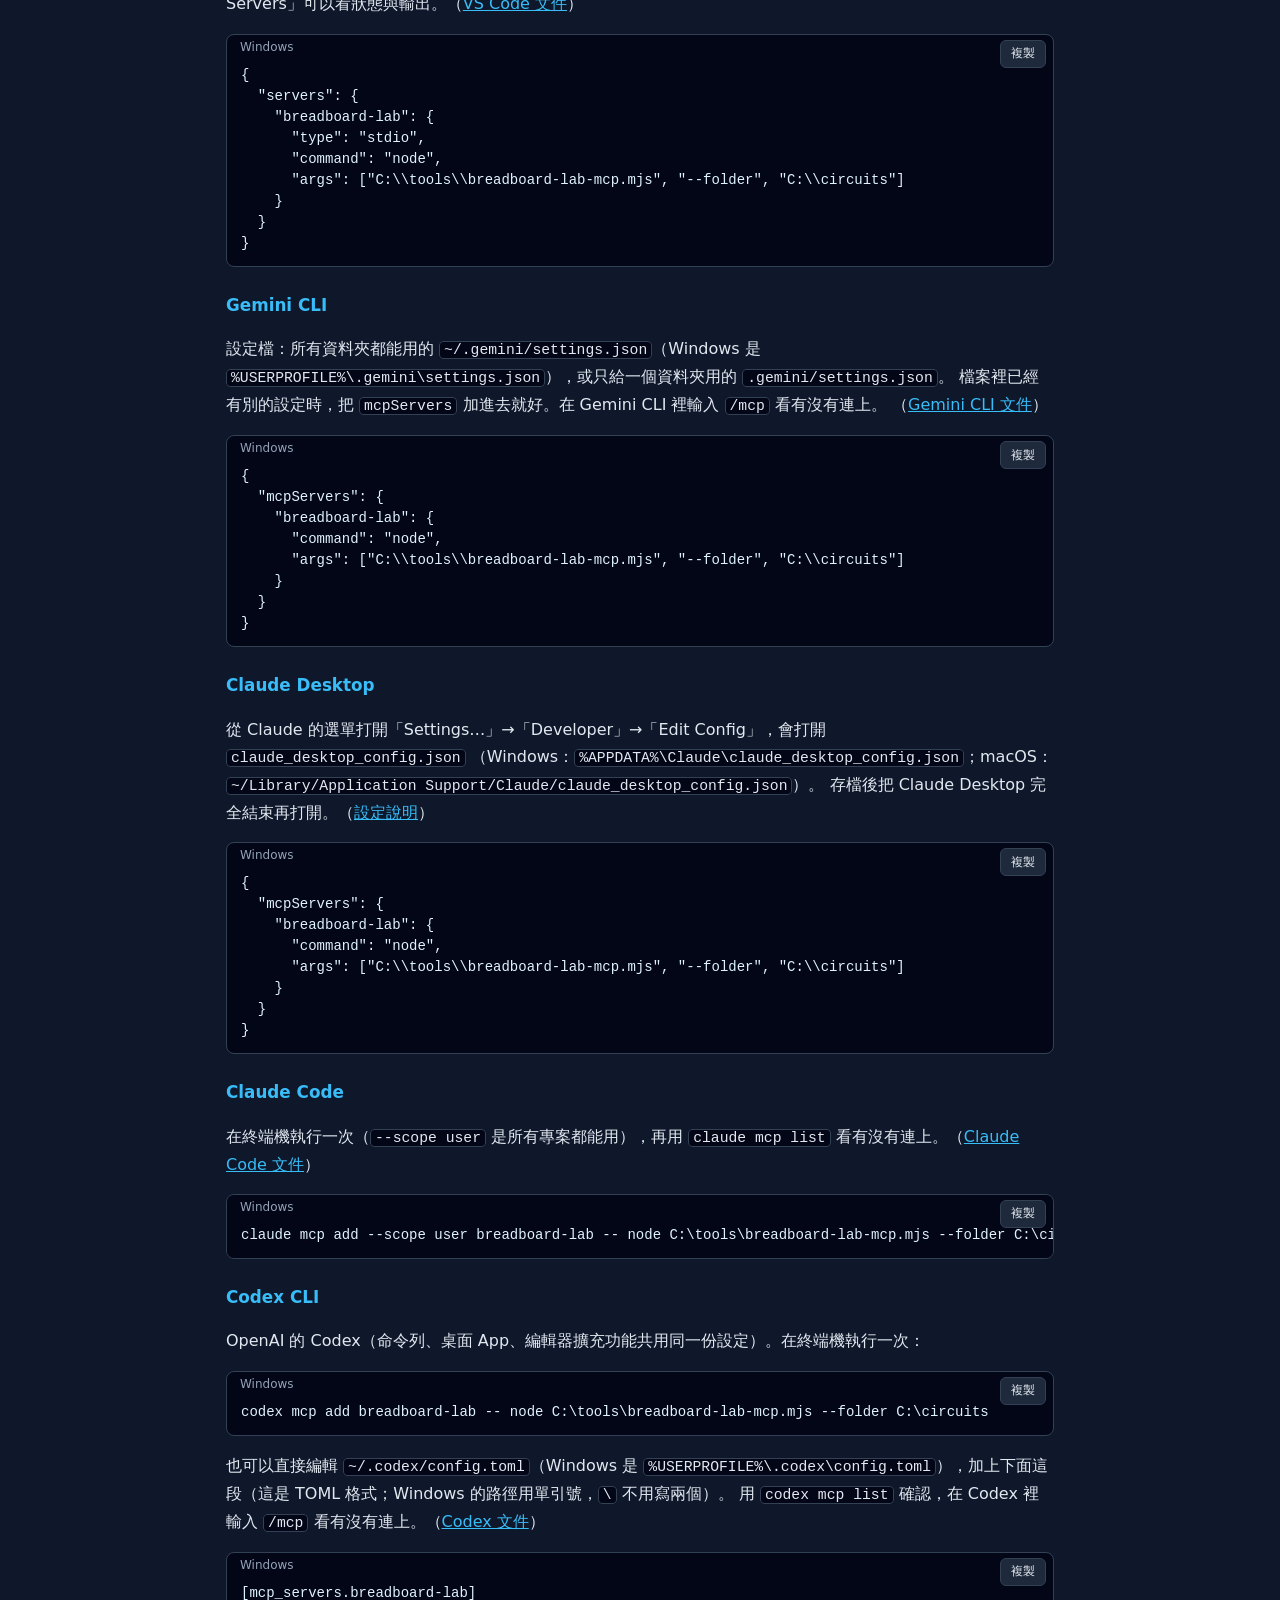
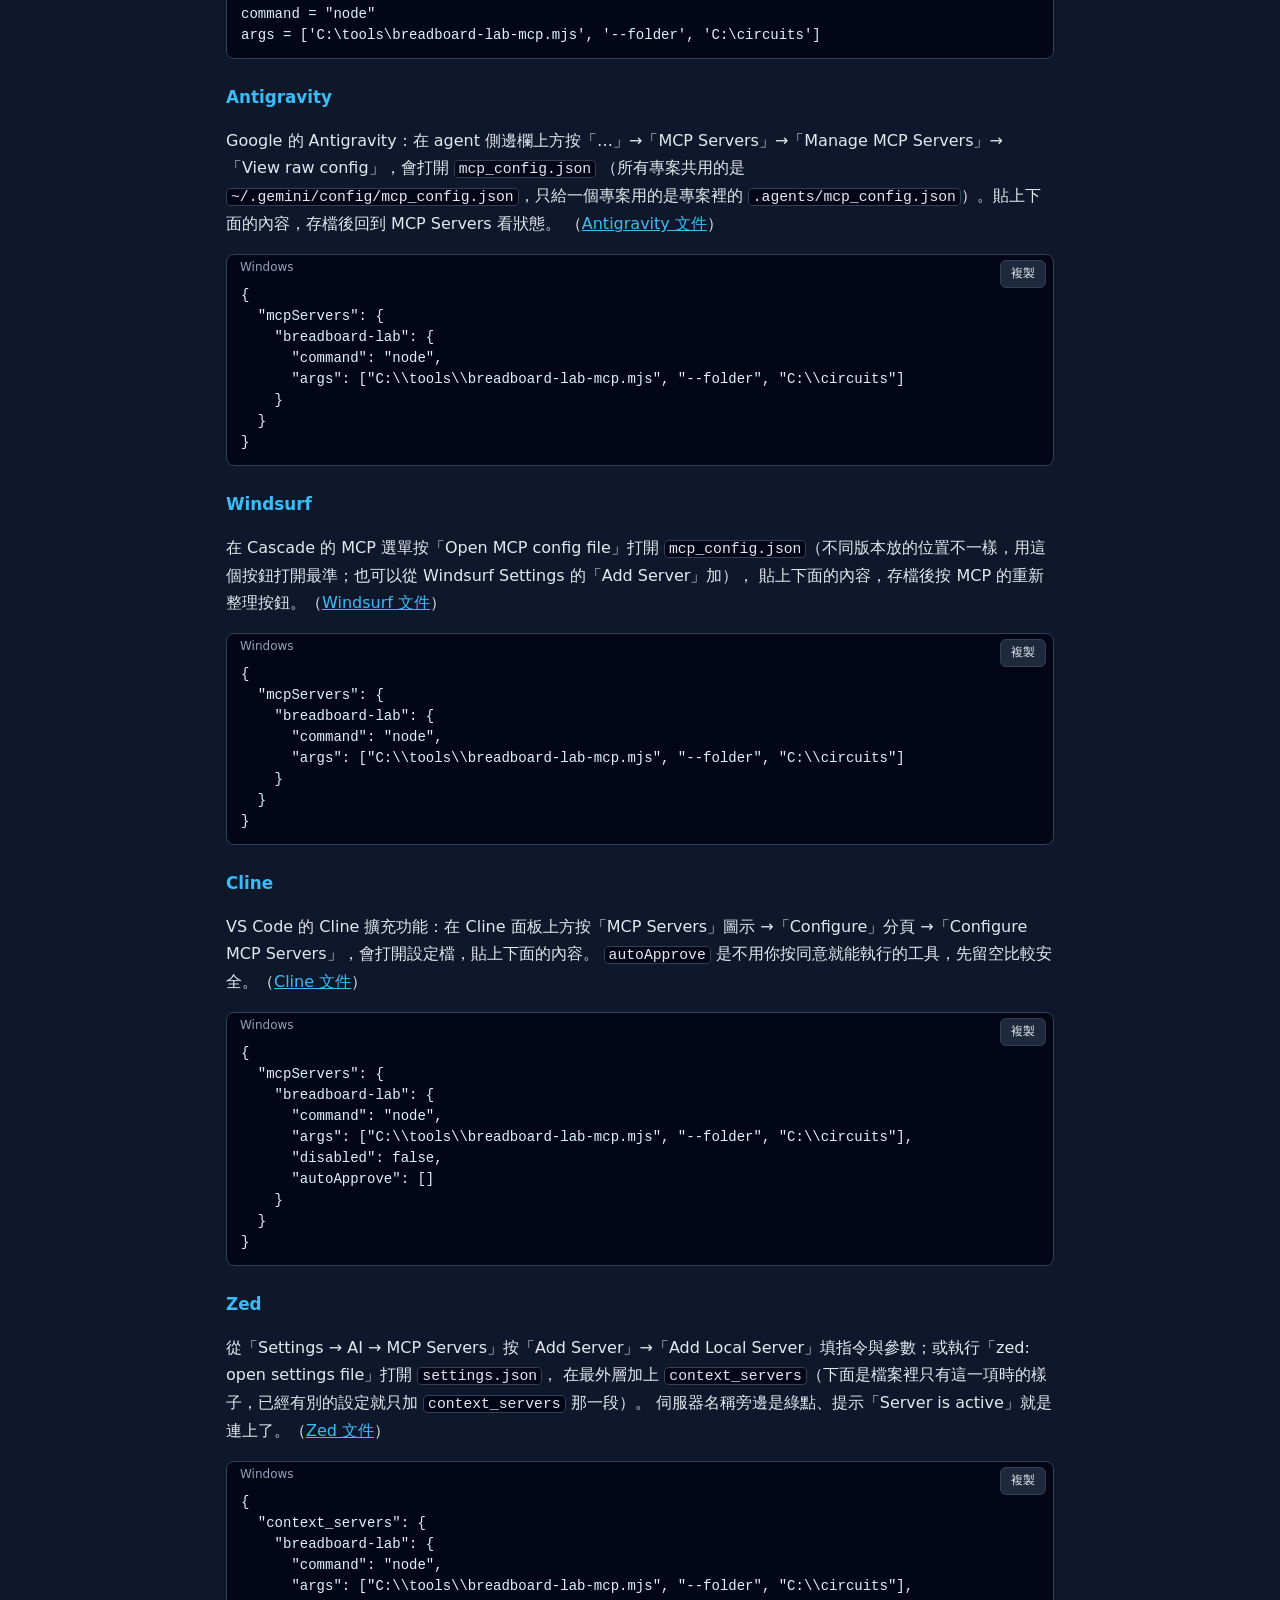
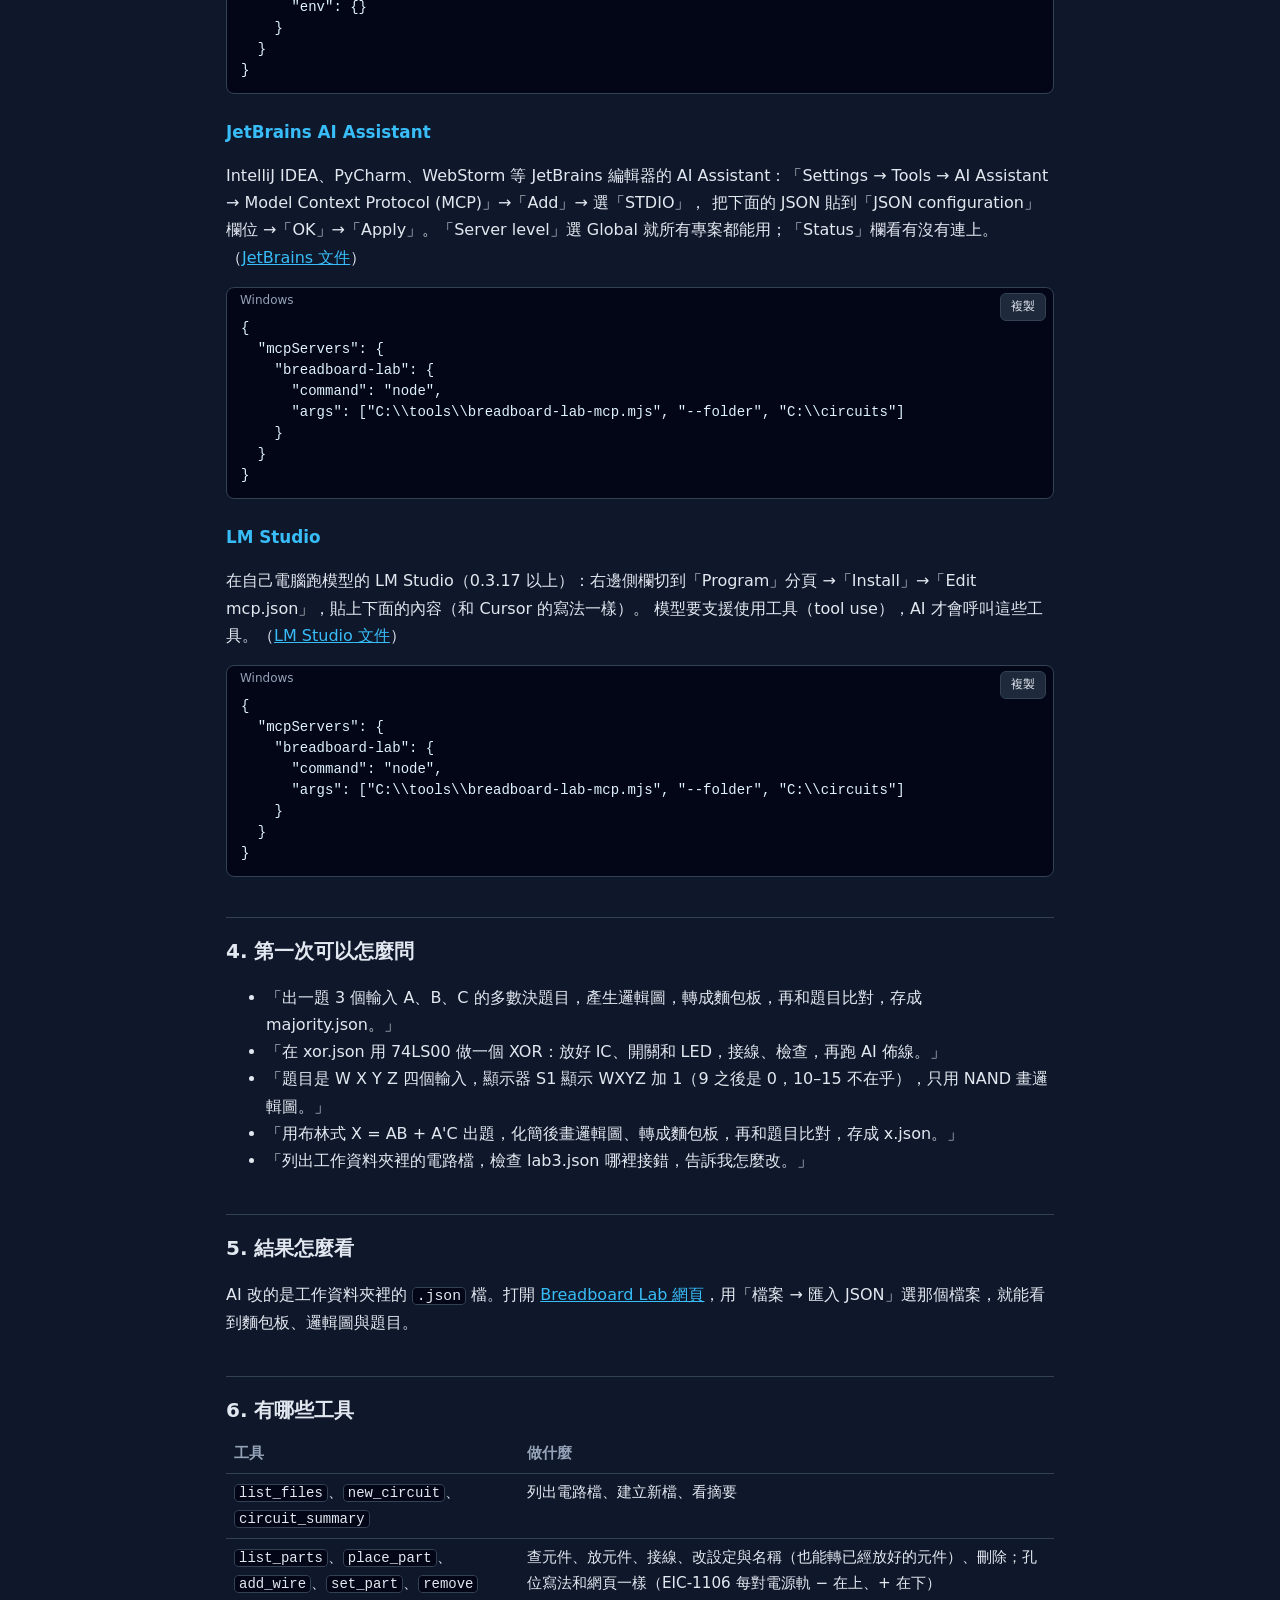
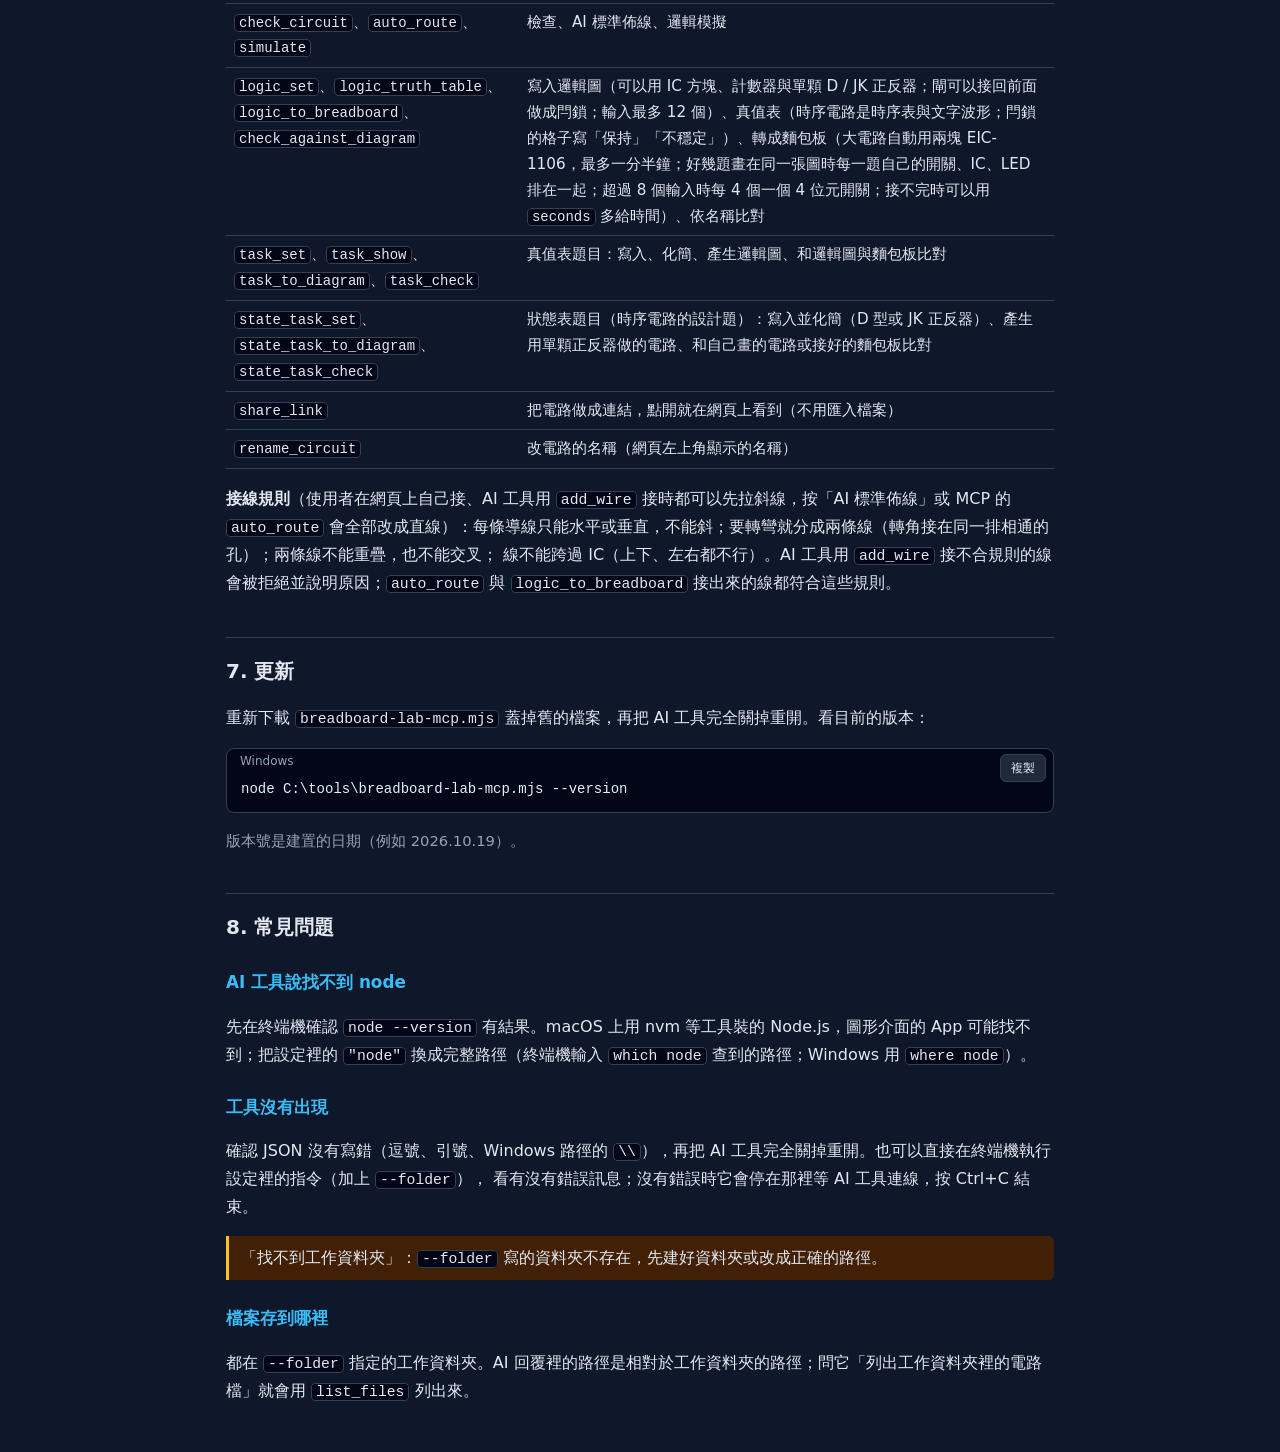
==== commit 6cca3fd4: "Deploy breadboard-lab d3215fd" ====
--- a/mcp/index.html
+++ b/mcp/index.html
@@ -372,7 +372,7 @@
   <tr><td><code>check_circuit</code>、<code>auto_route</code>、<code>simulate</code></td><td>檢查、AI 標準佈線、邏輯模擬</td></tr>
   <tr><td><code>logic_set</code>、<code>logic_truth_table</code>、<code>logic_to_breadboard</code>、<code>check_against_diagram</code></td><td>寫入邏輯圖（可以用 IC 方塊、計數器與單顆 D / JK 正反器；閘可以接回前面做成閂鎖；輸入最多 12 個）、真值表（時序電路是時序表與文字波形；閂鎖的格子寫「保持」「不穩定」）、轉成麵包板（大電路自動用兩塊 EIC-1106，最多一分半鐘；好幾題畫在同一張圖時每一題自己的開關、IC、LED 排在一起；超過 8 個輸入時每 4 個一個 4 位元開關；接不完時可以用 <code>seconds</code> 多給時間）、依名稱比對</td></tr>
   <tr><td><code>task_set</code>、<code>task_show</code>、<code>task_to_diagram</code>、<code>task_check</code></td><td>真值表題目：寫入、化簡、產生邏輯圖、和邏輯圖與麵包板比對</td></tr>
-  <tr><td><code>state_task_set</code>、<code>state_task_to_diagram</code>、<code>state_task_check</code></td><td>狀態表題目（時序電路的設計題）：寫入並化簡（D 型或 JK 正反器）、產生用單顆正反器做的電路、和自己畫的電路比對</td></tr>
+  <tr><td><code>state_task_set</code>、<code>state_task_to_diagram</code>、<code>state_task_check</code></td><td>狀態表題目（時序電路的設計題）：寫入並化簡（D 型或 JK 正反器）、產生用單顆正反器做的電路、和自己畫的電路或接好的麵包板比對</td></tr>
   <tr><td><code>share_link</code></td><td>把電路做成連結，點開就在網頁上看到（不用匯入檔案）</td></tr>
   <tr><td><code>rename_circuit</code></td><td>改電路的名稱（網頁左上角顯示的名稱）</td></tr>
 </table>
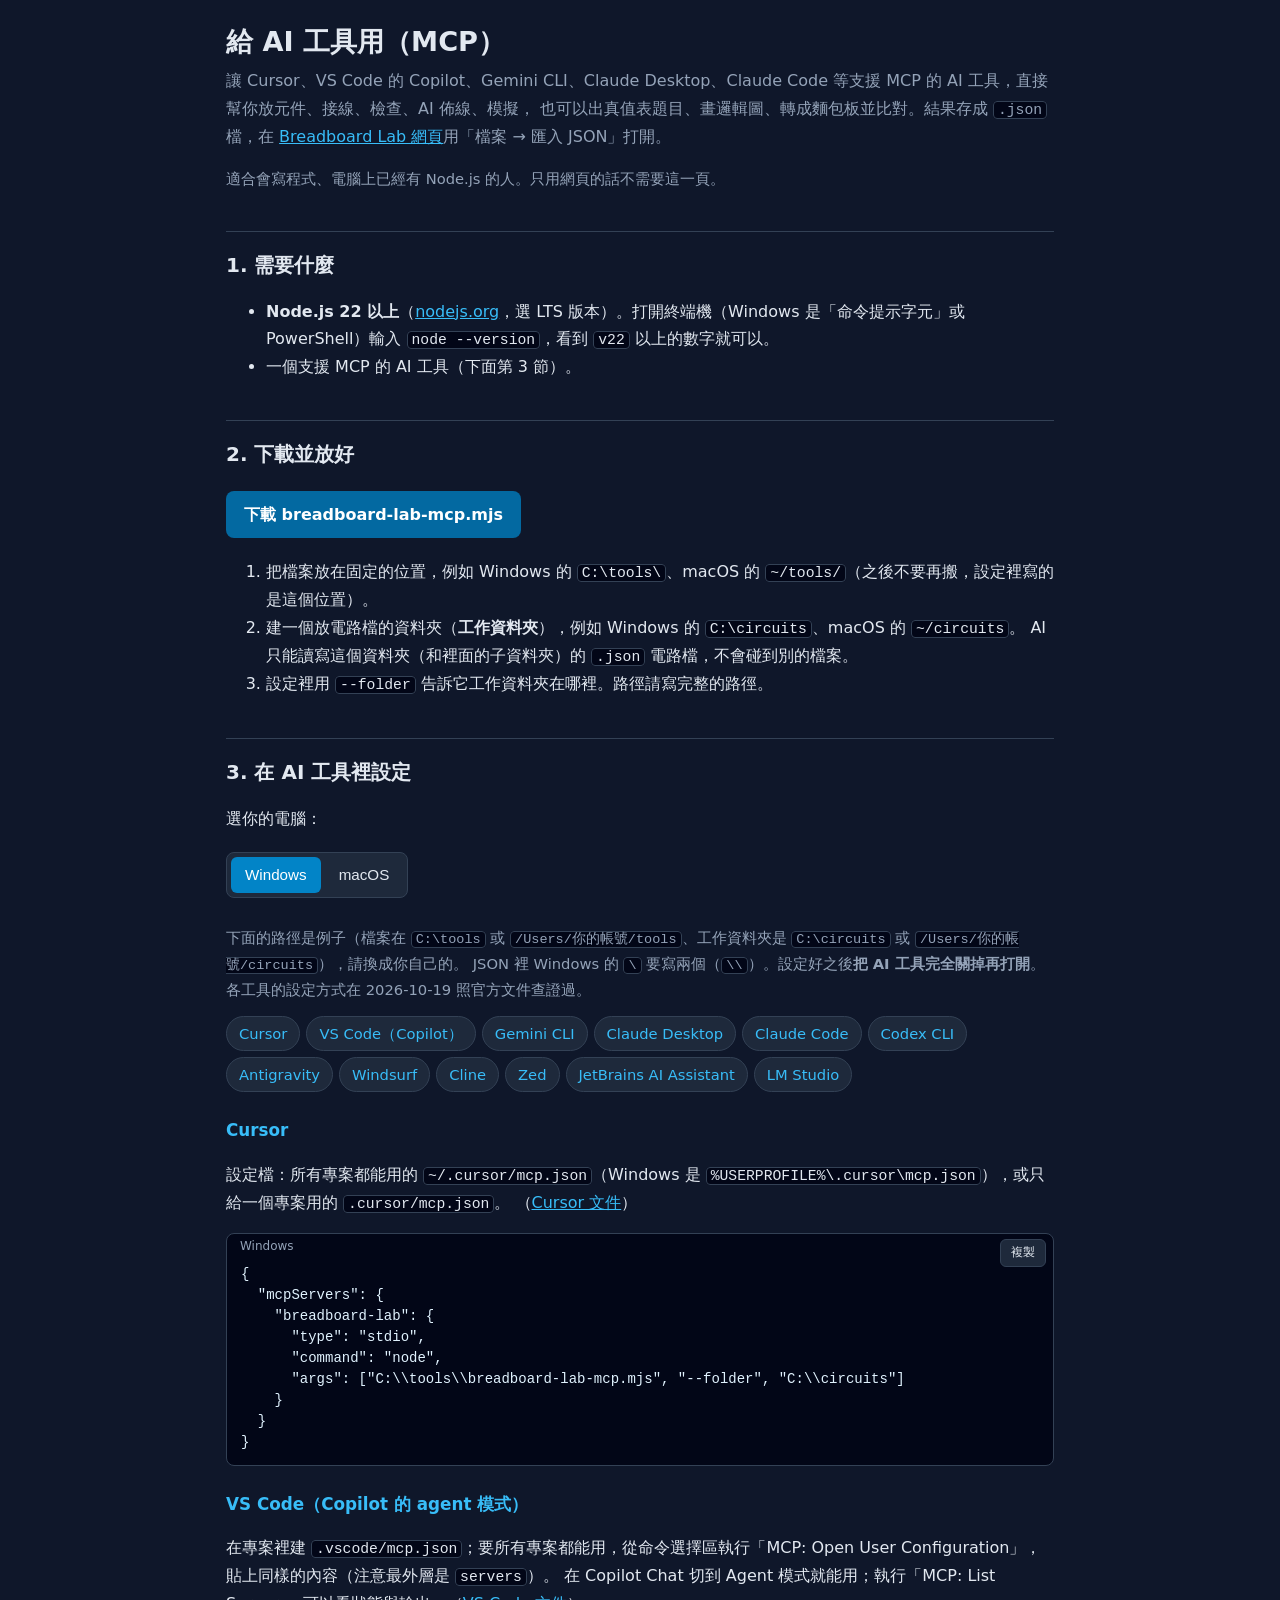
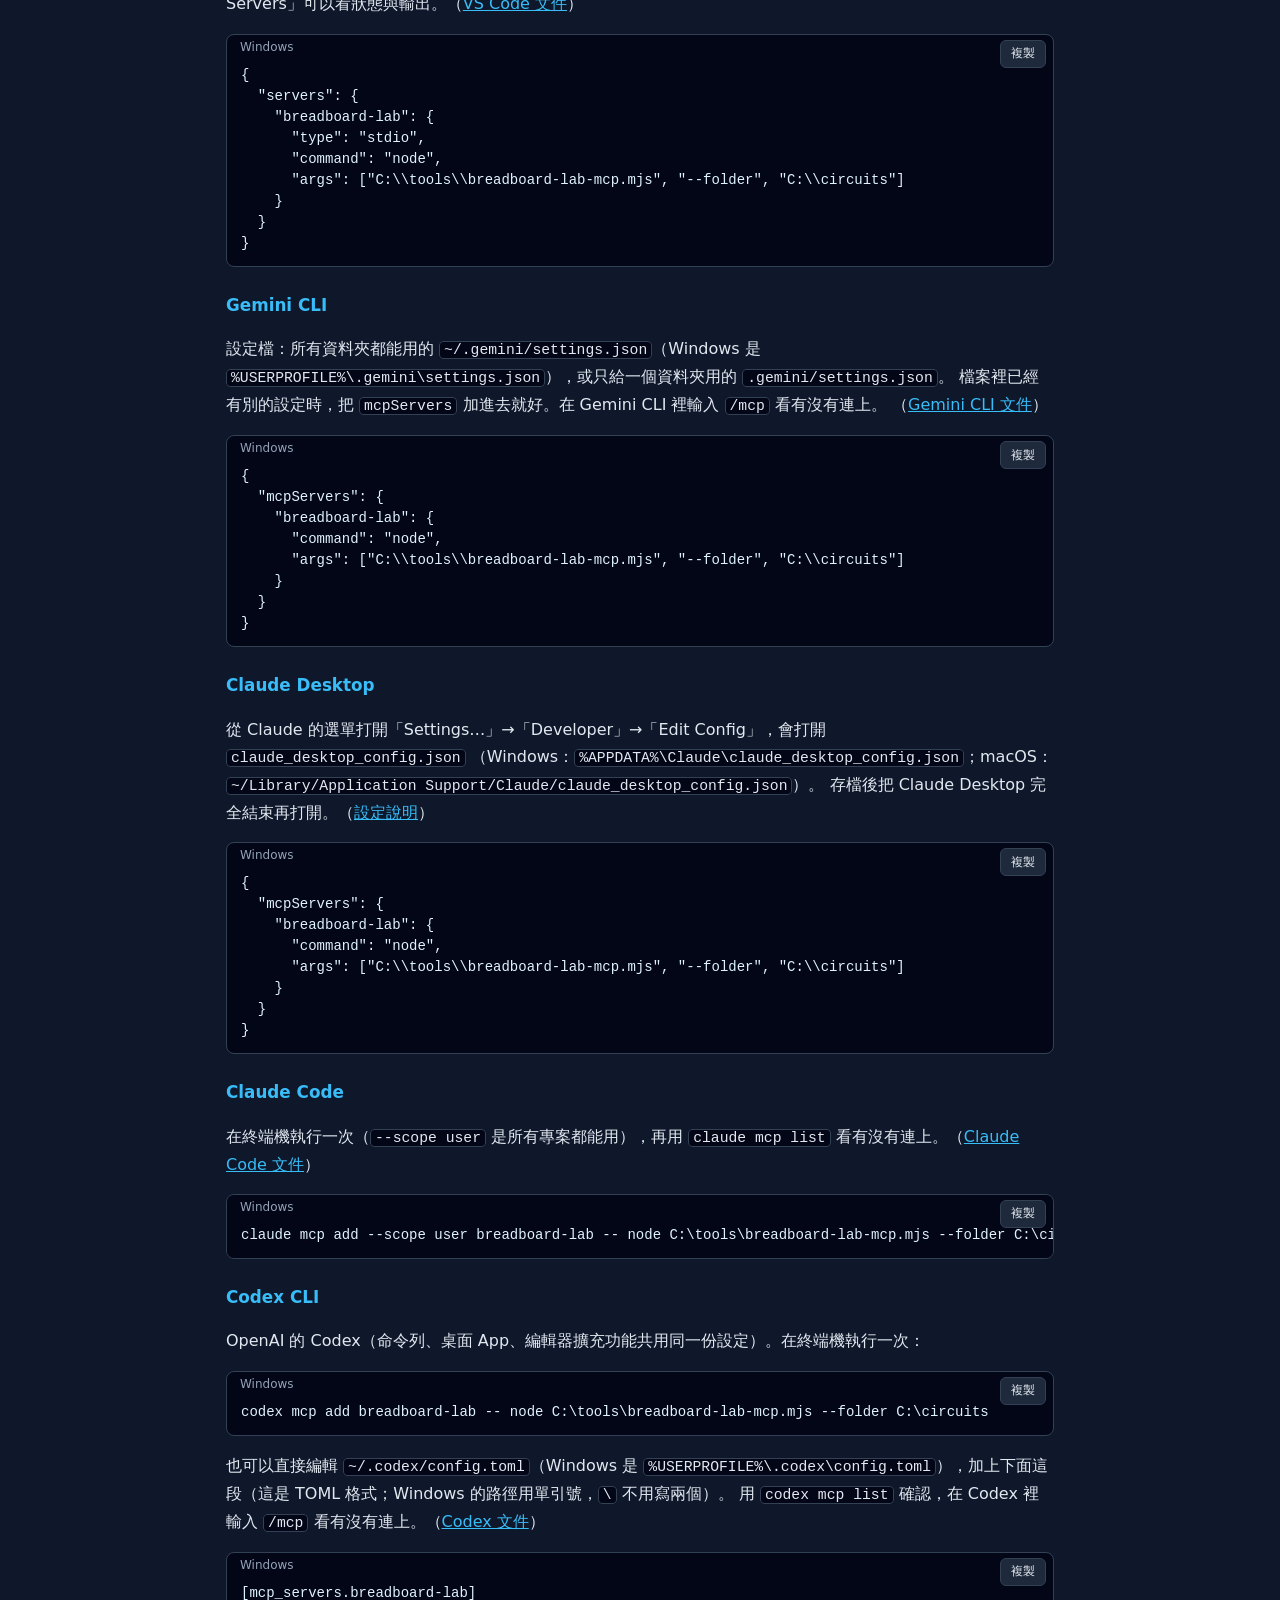
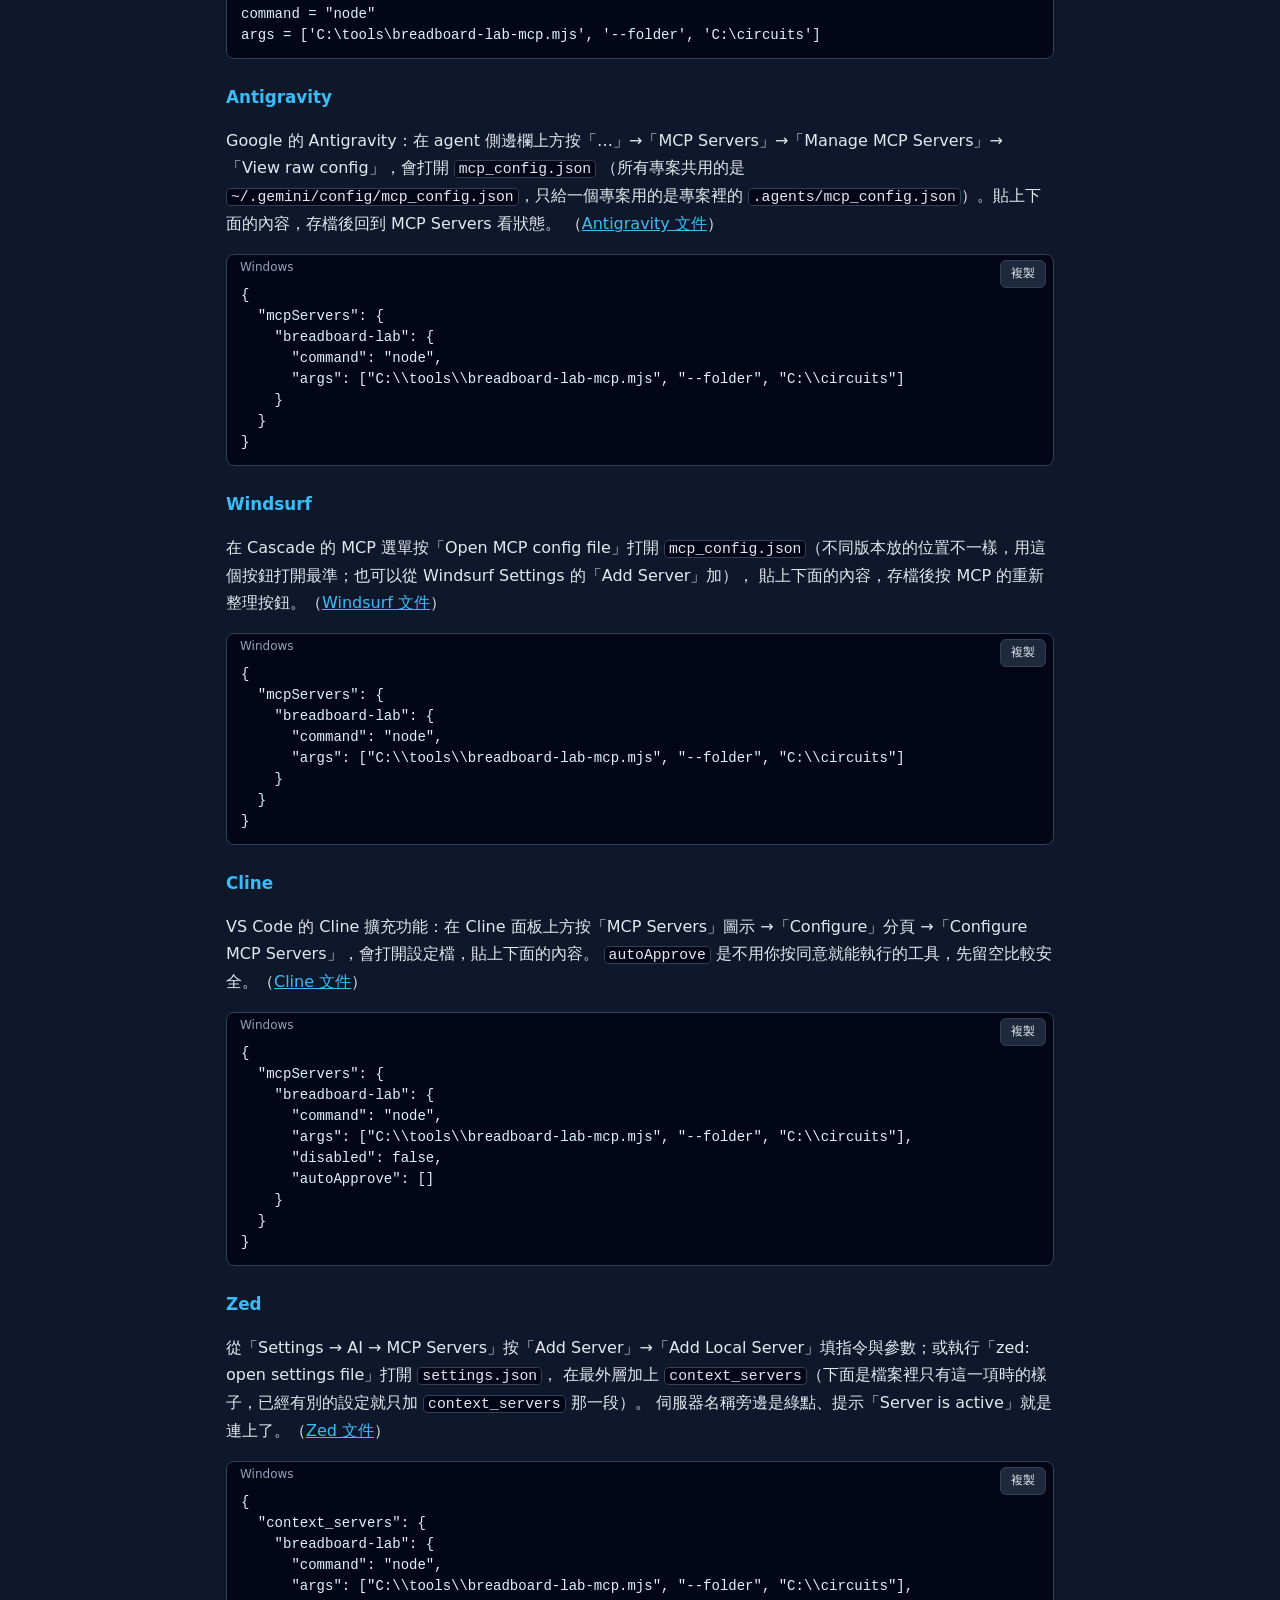
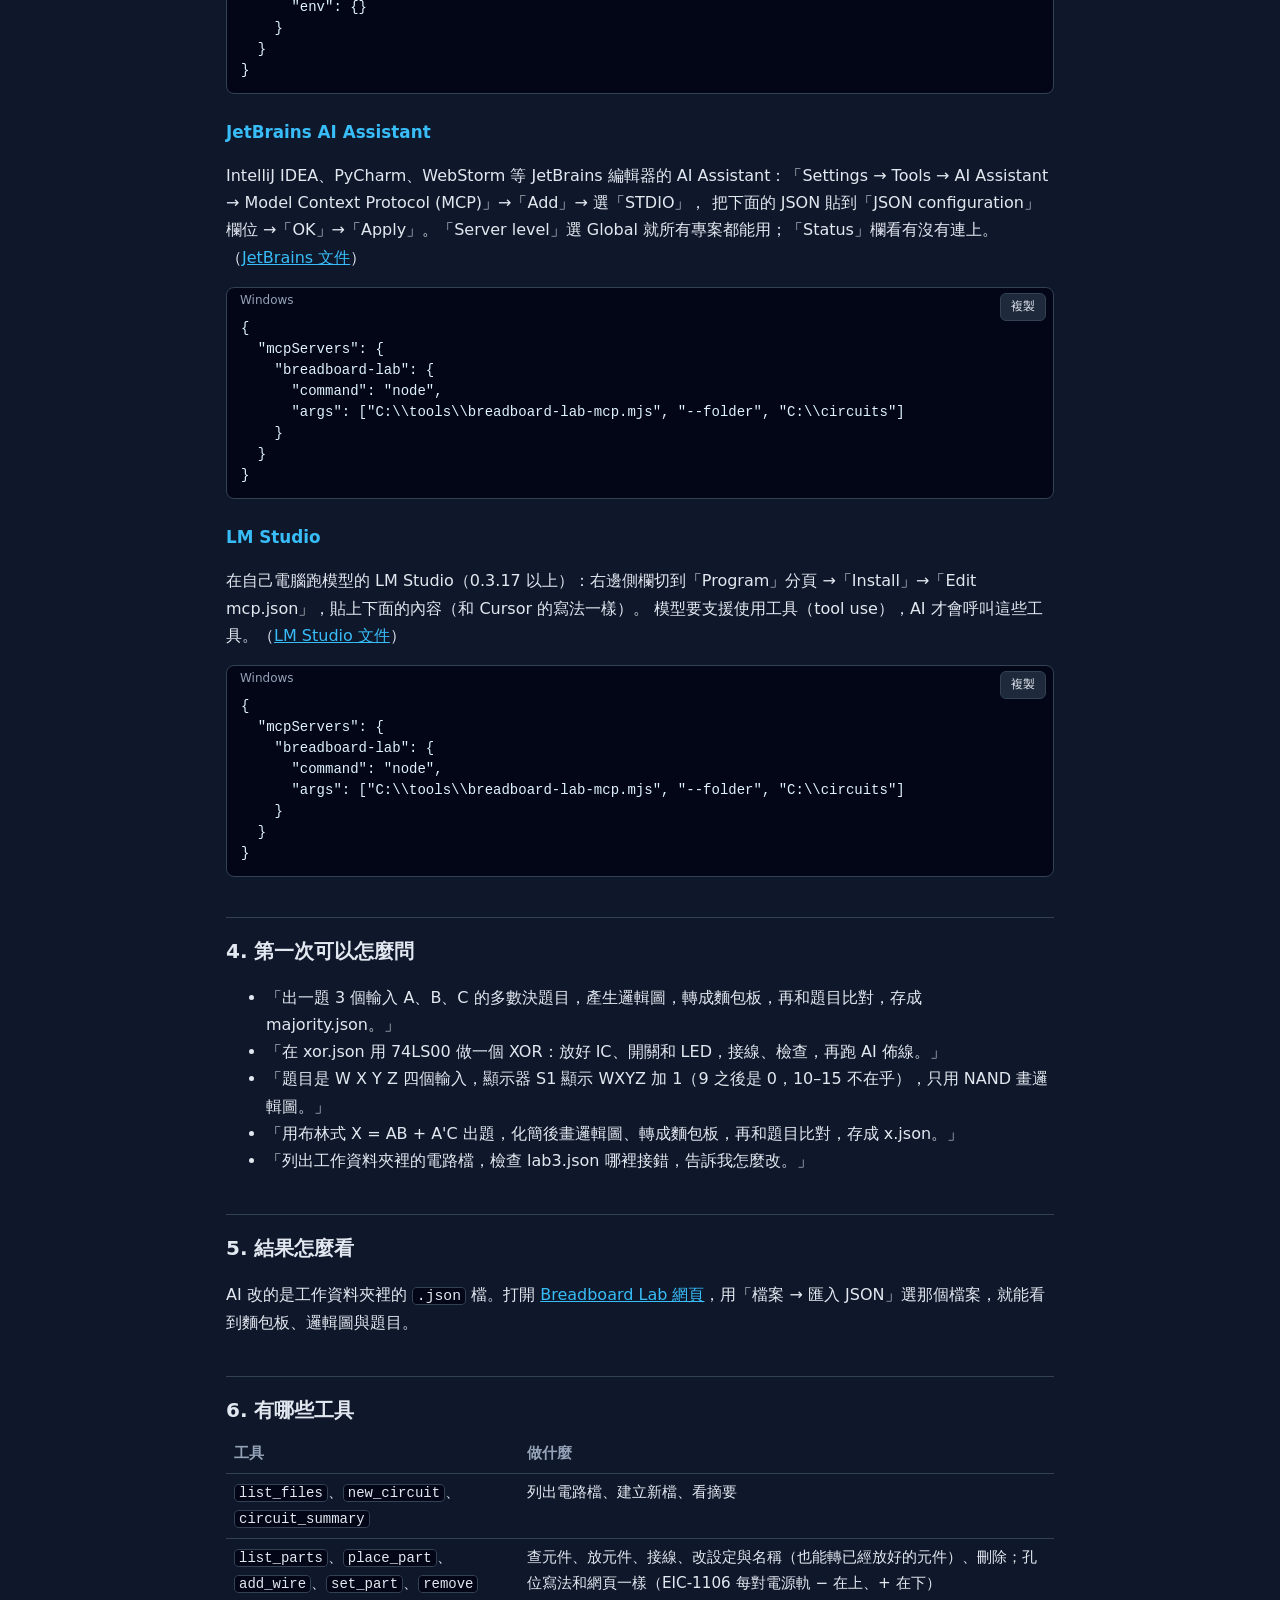
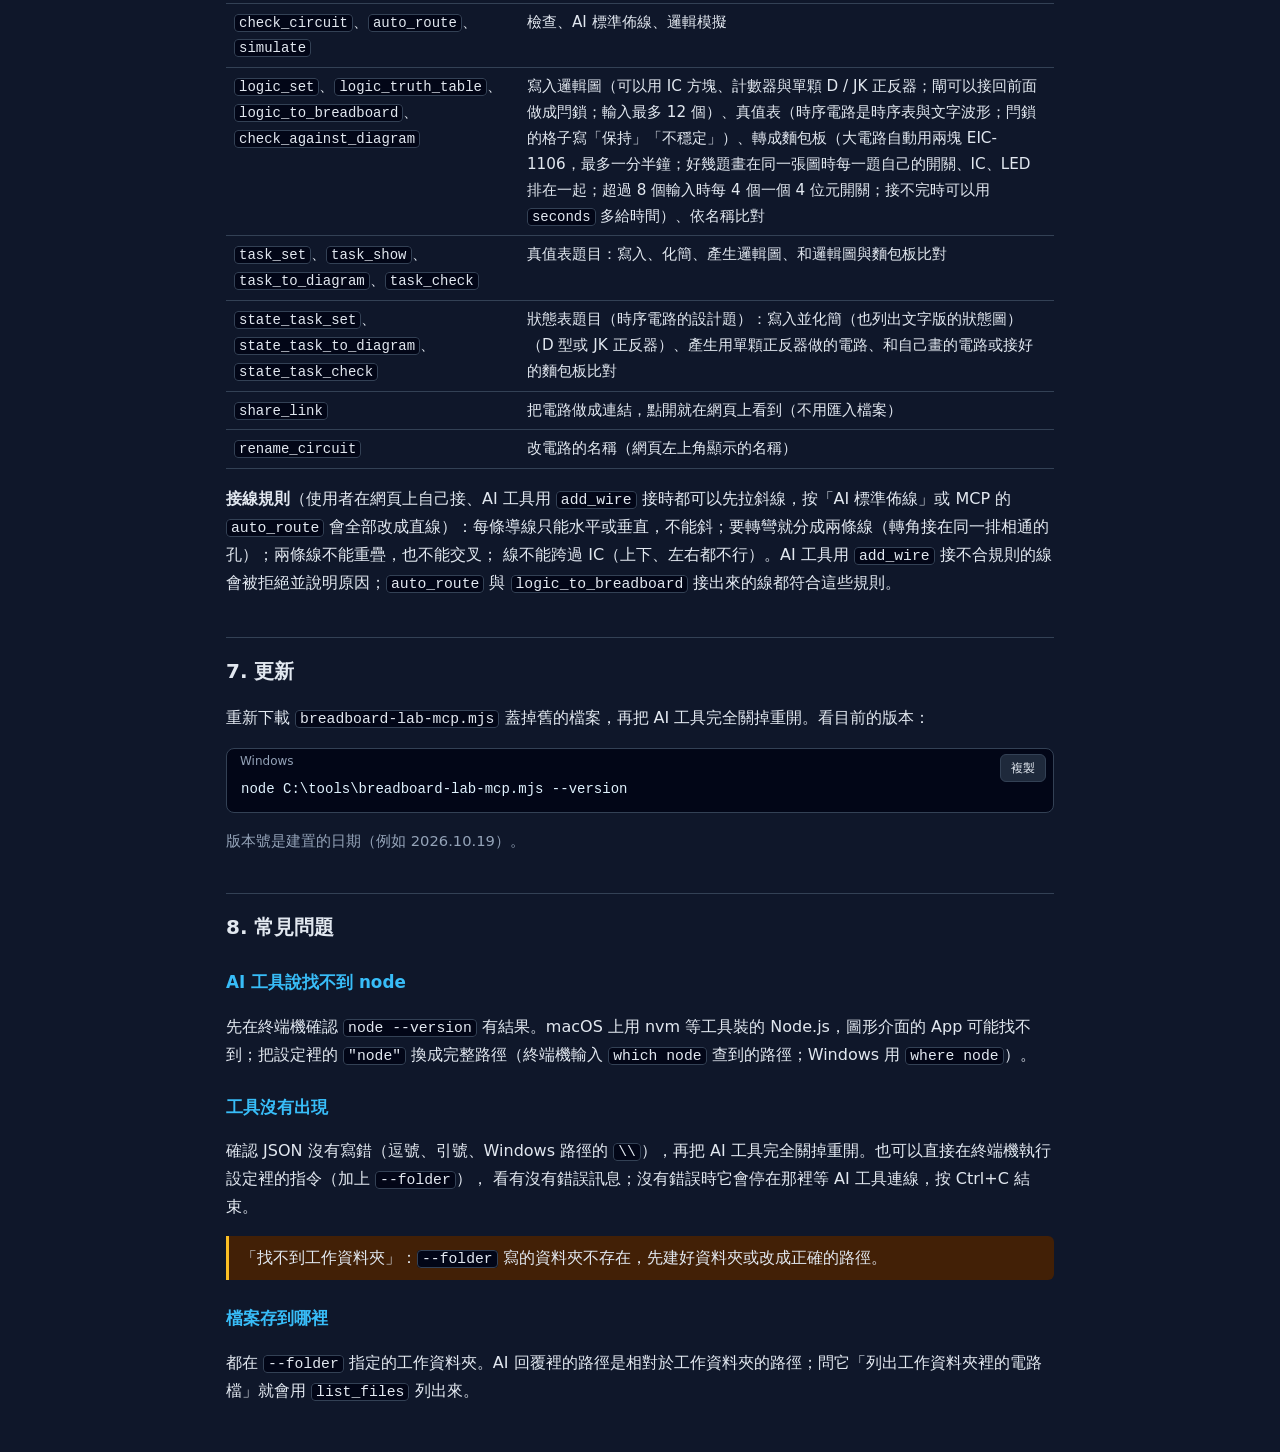
==== commit d5121b08: "Deploy breadboard-lab 78e9215" ====
--- a/mcp/index.html
+++ b/mcp/index.html
@@ -372,7 +372,7 @@
   <tr><td><code>check_circuit</code>、<code>auto_route</code>、<code>simulate</code></td><td>檢查、AI 標準佈線、邏輯模擬</td></tr>
   <tr><td><code>logic_set</code>、<code>logic_truth_table</code>、<code>logic_to_breadboard</code>、<code>check_against_diagram</code></td><td>寫入邏輯圖（可以用 IC 方塊、計數器與單顆 D / JK 正反器；閘可以接回前面做成閂鎖；輸入最多 12 個）、真值表（時序電路是時序表與文字波形；閂鎖的格子寫「保持」「不穩定」）、轉成麵包板（大電路自動用兩塊 EIC-1106，最多一分半鐘；好幾題畫在同一張圖時每一題自己的開關、IC、LED 排在一起；超過 8 個輸入時每 4 個一個 4 位元開關；接不完時可以用 <code>seconds</code> 多給時間）、依名稱比對</td></tr>
   <tr><td><code>task_set</code>、<code>task_show</code>、<code>task_to_diagram</code>、<code>task_check</code></td><td>真值表題目：寫入、化簡、產生邏輯圖、和邏輯圖與麵包板比對</td></tr>
-  <tr><td><code>state_task_set</code>、<code>state_task_to_diagram</code>、<code>state_task_check</code></td><td>狀態表題目（時序電路的設計題）：寫入並化簡（D 型或 JK 正反器）、產生用單顆正反器做的電路、和自己畫的電路或接好的麵包板比對</td></tr>
+  <tr><td><code>state_task_set</code>、<code>state_task_to_diagram</code>、<code>state_task_check</code></td><td>狀態表題目（時序電路的設計題）：寫入並化簡（也列出文字版的狀態圖）（D 型或 JK 正反器）、產生用單顆正反器做的電路、和自己畫的電路或接好的麵包板比對</td></tr>
   <tr><td><code>share_link</code></td><td>把電路做成連結，點開就在網頁上看到（不用匯入檔案）</td></tr>
   <tr><td><code>rename_circuit</code></td><td>改電路的名稱（網頁左上角顯示的名稱）</td></tr>
 </table>
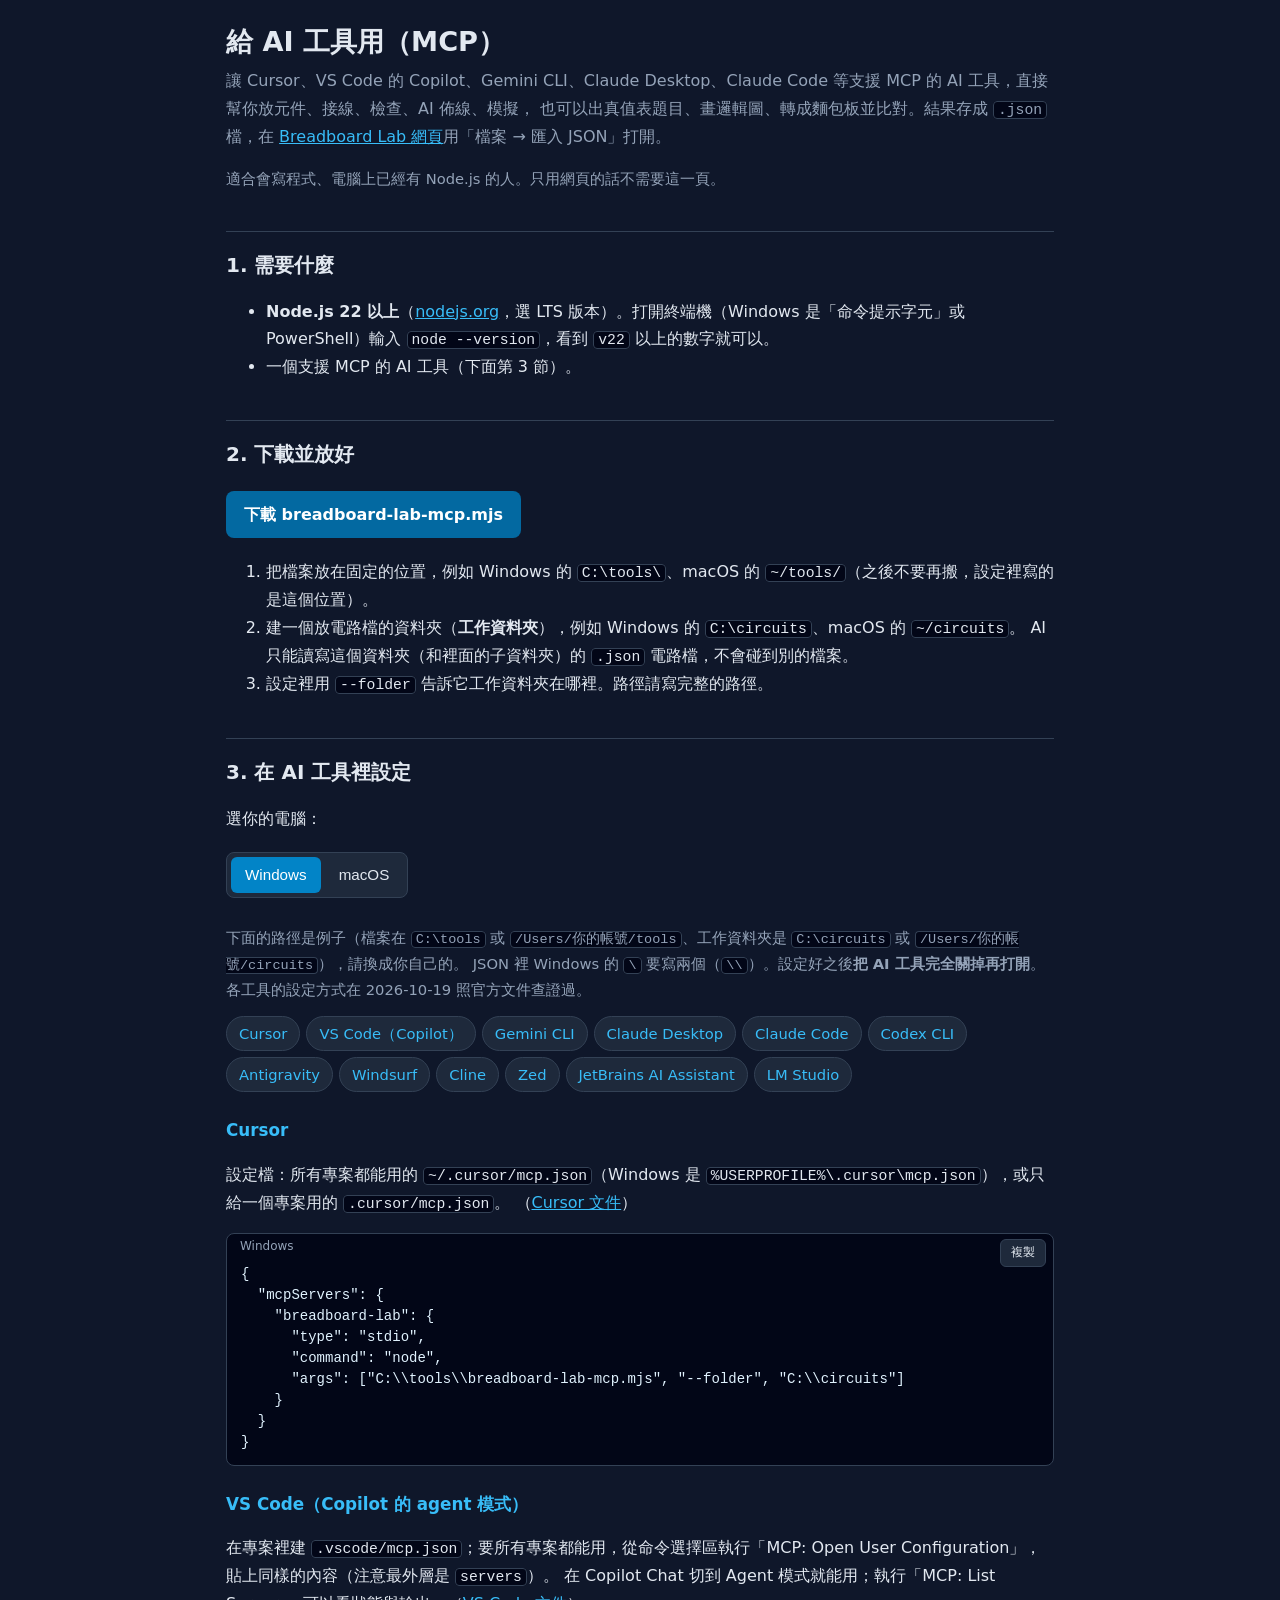
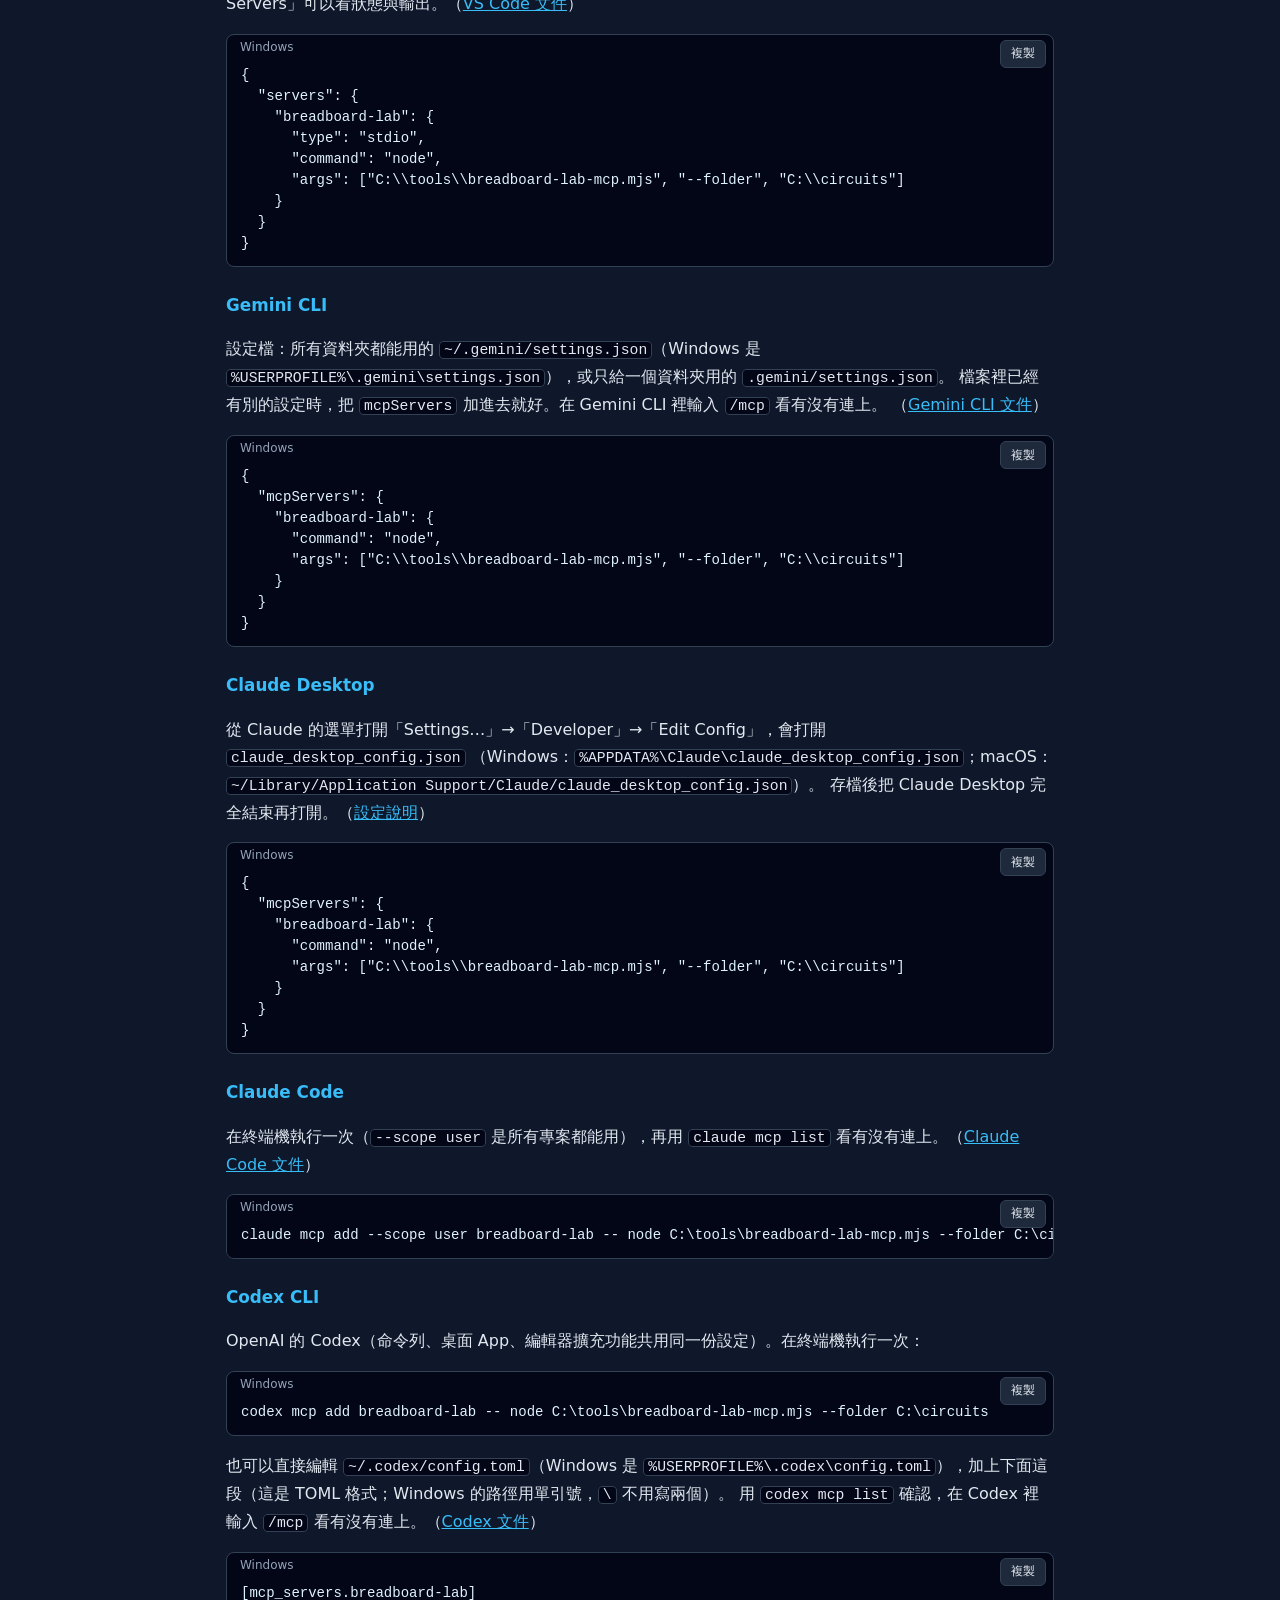
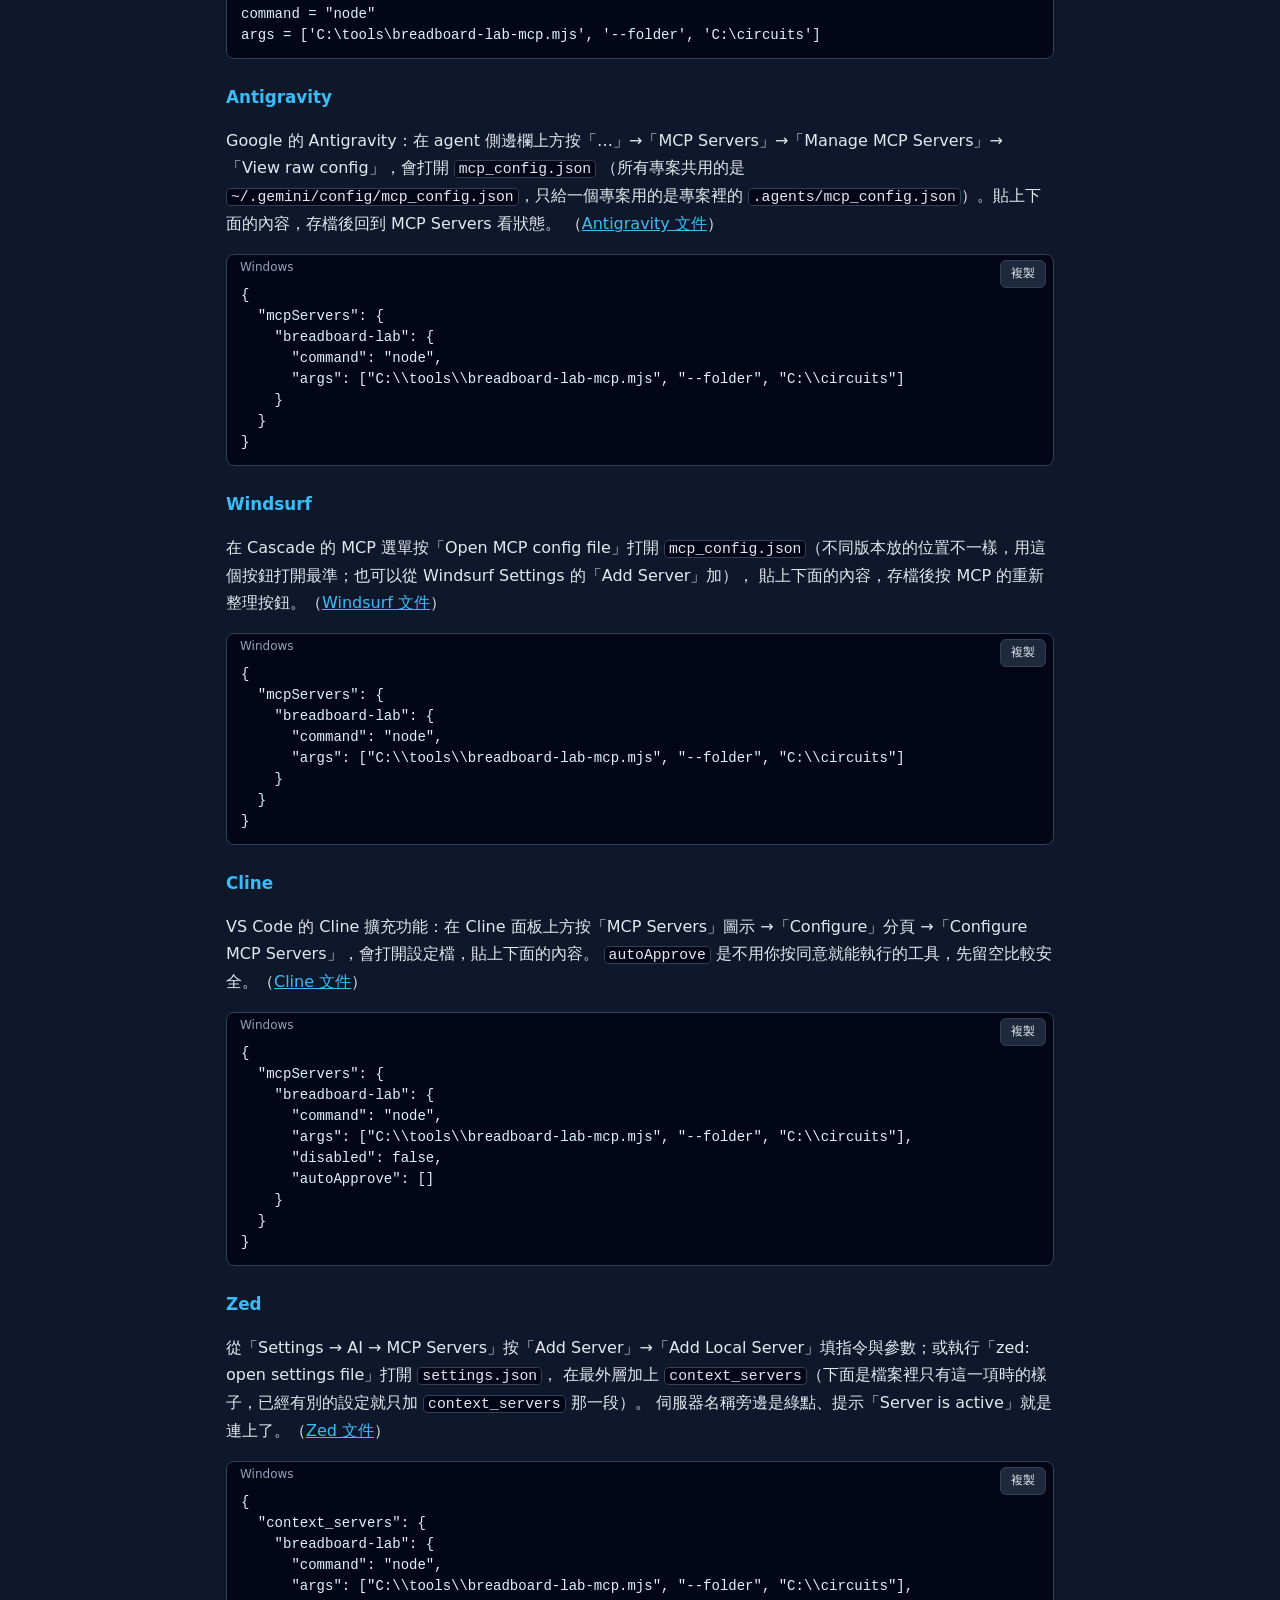
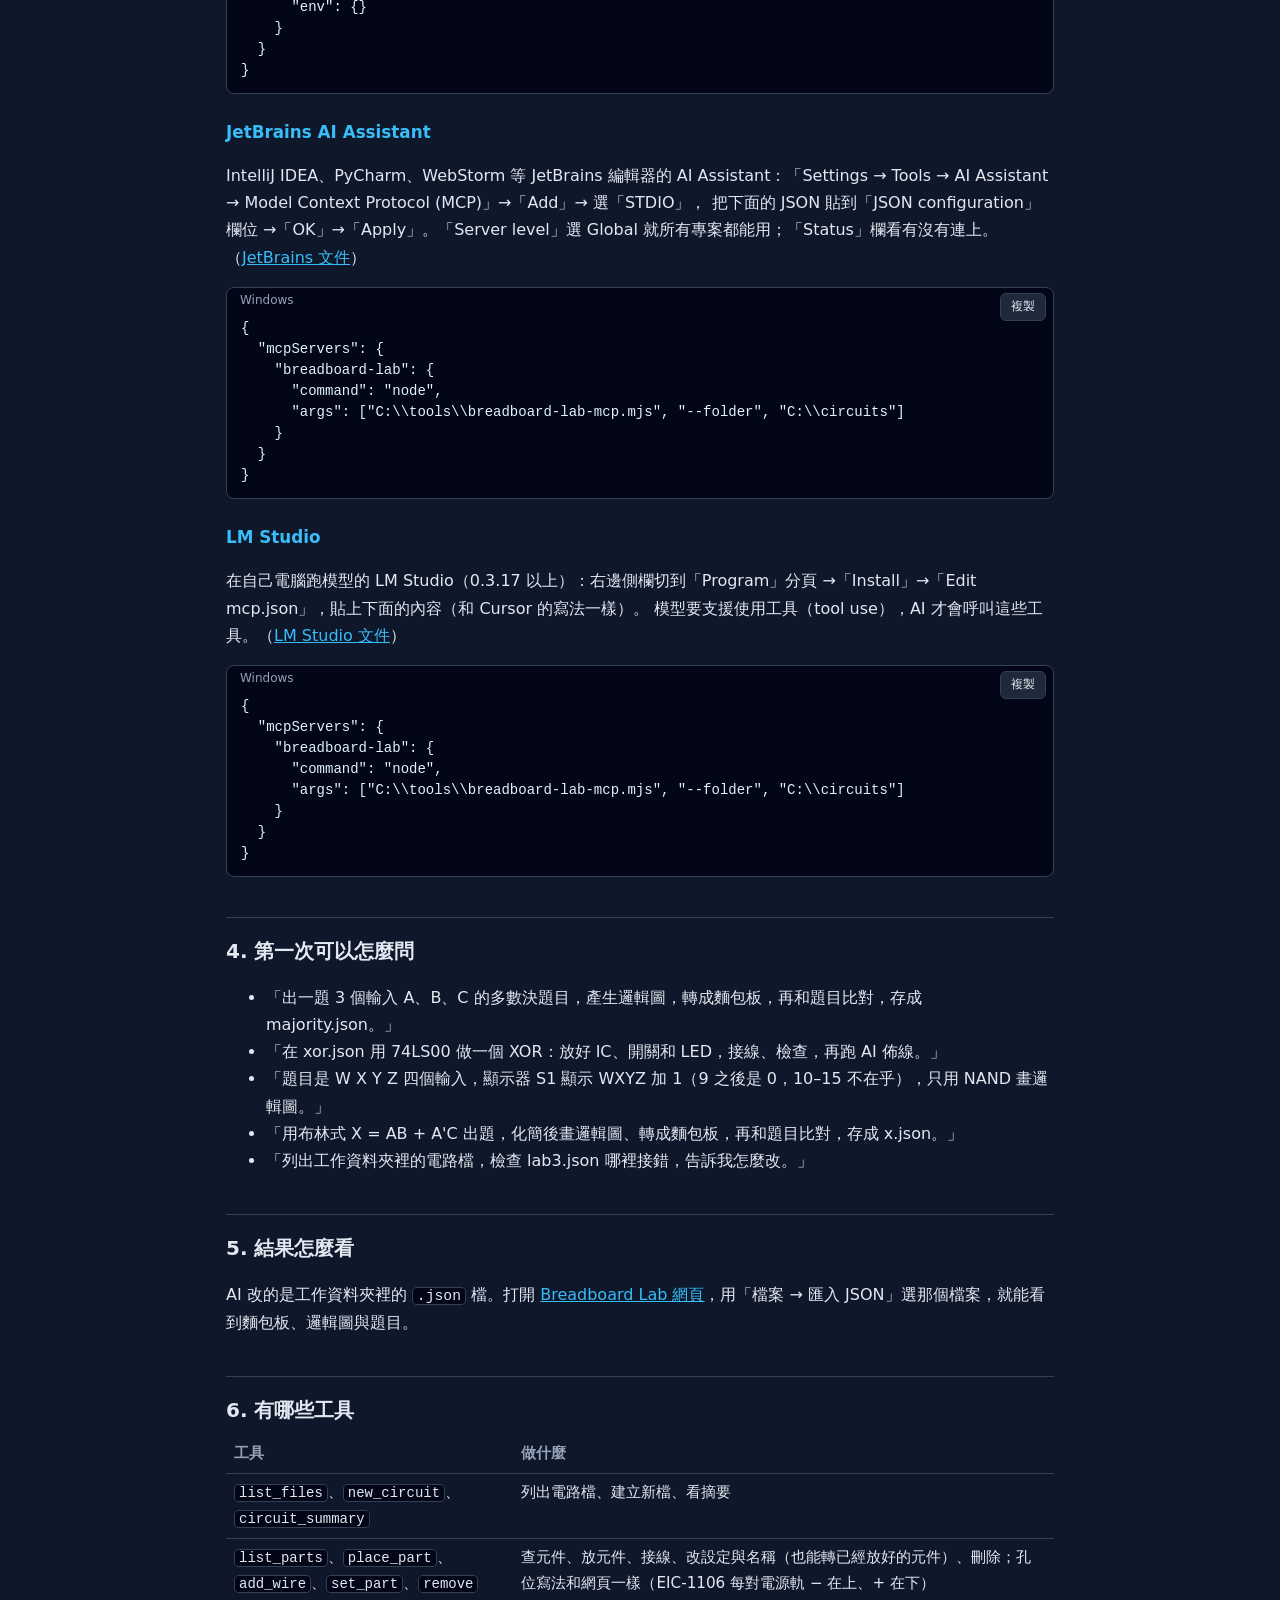
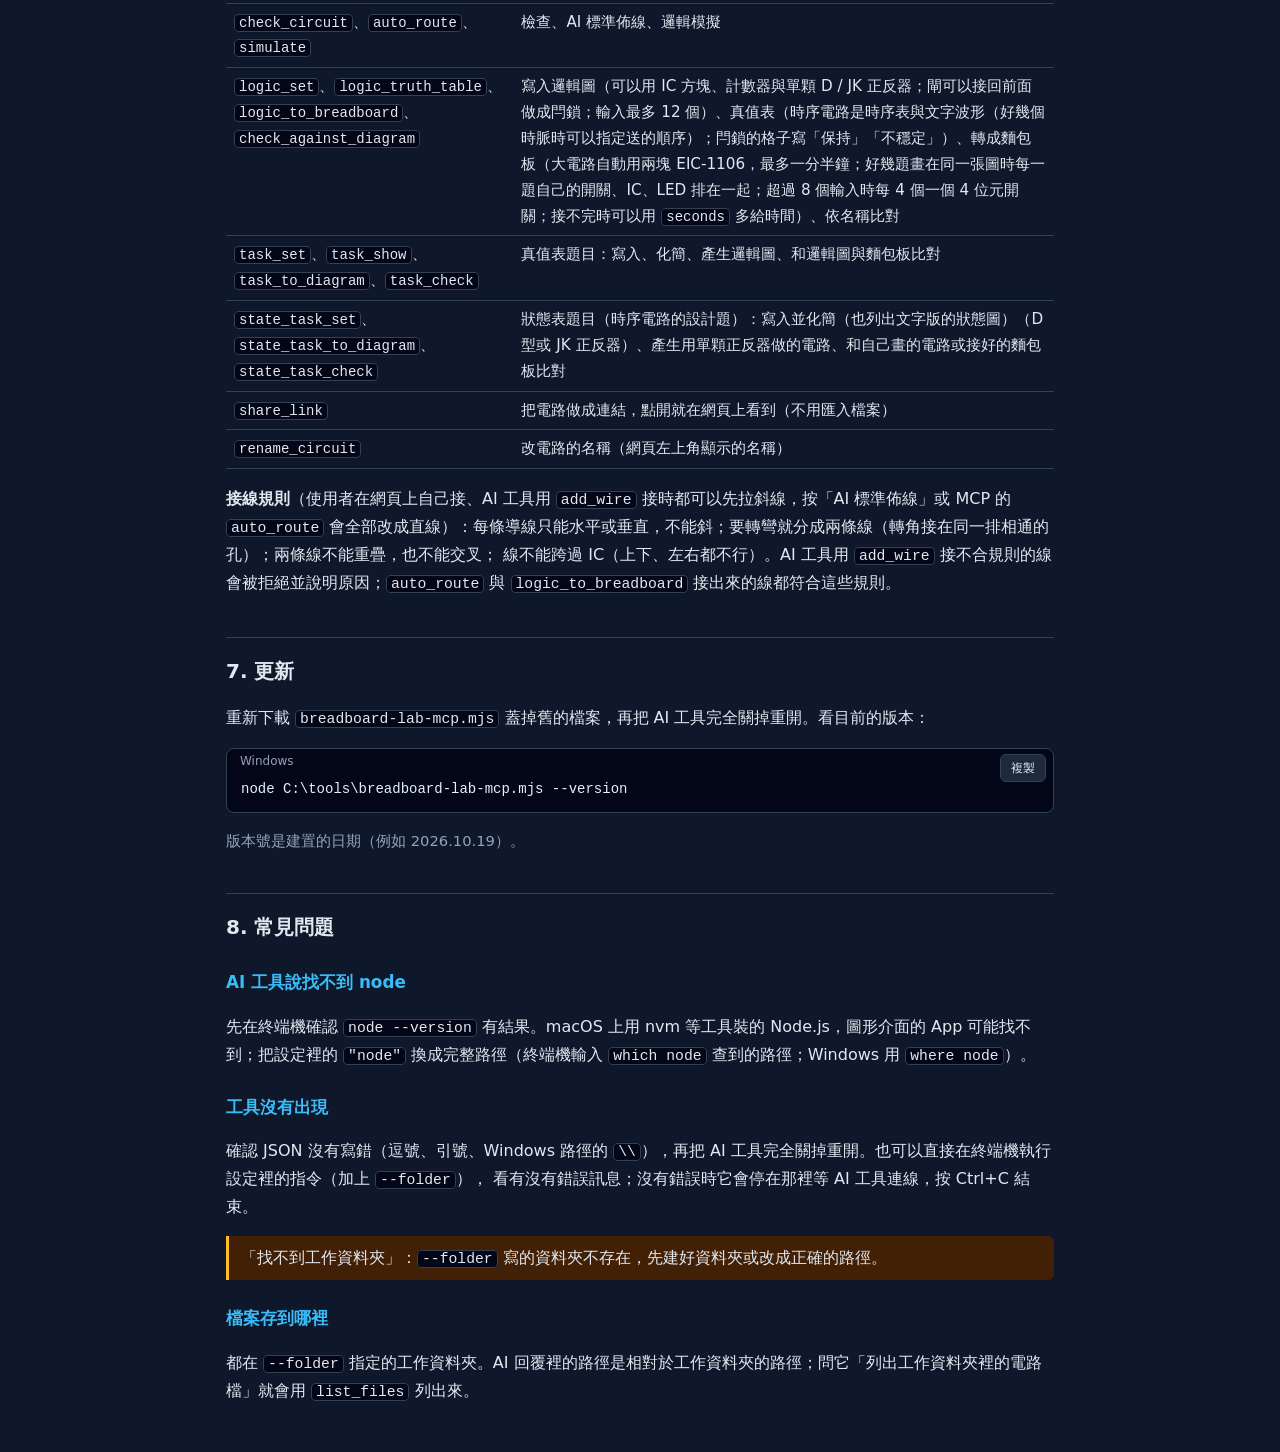
==== commit 4d309919: "Deploy breadboard-lab befb654" ====
--- a/mcp/index.html
+++ b/mcp/index.html
@@ -370,7 +370,7 @@
   <tr><td><code>list_files</code>、<code>new_circuit</code>、<code>circuit_summary</code></td><td>列出電路檔、建立新檔、看摘要</td></tr>
   <tr><td><code>list_parts</code>、<code>place_part</code>、<code>add_wire</code>、<code>set_part</code>、<code>remove</code></td><td>查元件、放元件、接線、改設定與名稱（也能轉已經放好的元件）、刪除；孔位寫法和網頁一樣（EIC-1106 每對電源軌 − 在上、+ 在下）</td></tr>
   <tr><td><code>check_circuit</code>、<code>auto_route</code>、<code>simulate</code></td><td>檢查、AI 標準佈線、邏輯模擬</td></tr>
-  <tr><td><code>logic_set</code>、<code>logic_truth_table</code>、<code>logic_to_breadboard</code>、<code>check_against_diagram</code></td><td>寫入邏輯圖（可以用 IC 方塊、計數器與單顆 D / JK 正反器；閘可以接回前面做成閂鎖；輸入最多 12 個）、真值表（時序電路是時序表與文字波形；閂鎖的格子寫「保持」「不穩定」）、轉成麵包板（大電路自動用兩塊 EIC-1106，最多一分半鐘；好幾題畫在同一張圖時每一題自己的開關、IC、LED 排在一起；超過 8 個輸入時每 4 個一個 4 位元開關；接不完時可以用 <code>seconds</code> 多給時間）、依名稱比對</td></tr>
+  <tr><td><code>logic_set</code>、<code>logic_truth_table</code>、<code>logic_to_breadboard</code>、<code>check_against_diagram</code></td><td>寫入邏輯圖（可以用 IC 方塊、計數器與單顆 D / JK 正反器；閘可以接回前面做成閂鎖；輸入最多 12 個）、真值表（時序電路是時序表與文字波形（好幾個時脈時可以指定送的順序）；閂鎖的格子寫「保持」「不穩定」）、轉成麵包板（大電路自動用兩塊 EIC-1106，最多一分半鐘；好幾題畫在同一張圖時每一題自己的開關、IC、LED 排在一起；超過 8 個輸入時每 4 個一個 4 位元開關；接不完時可以用 <code>seconds</code> 多給時間）、依名稱比對</td></tr>
   <tr><td><code>task_set</code>、<code>task_show</code>、<code>task_to_diagram</code>、<code>task_check</code></td><td>真值表題目：寫入、化簡、產生邏輯圖、和邏輯圖與麵包板比對</td></tr>
   <tr><td><code>state_task_set</code>、<code>state_task_to_diagram</code>、<code>state_task_check</code></td><td>狀態表題目（時序電路的設計題）：寫入並化簡（也列出文字版的狀態圖）（D 型或 JK 正反器）、產生用單顆正反器做的電路、和自己畫的電路或接好的麵包板比對</td></tr>
   <tr><td><code>share_link</code></td><td>把電路做成連結，點開就在網頁上看到（不用匯入檔案）</td></tr>
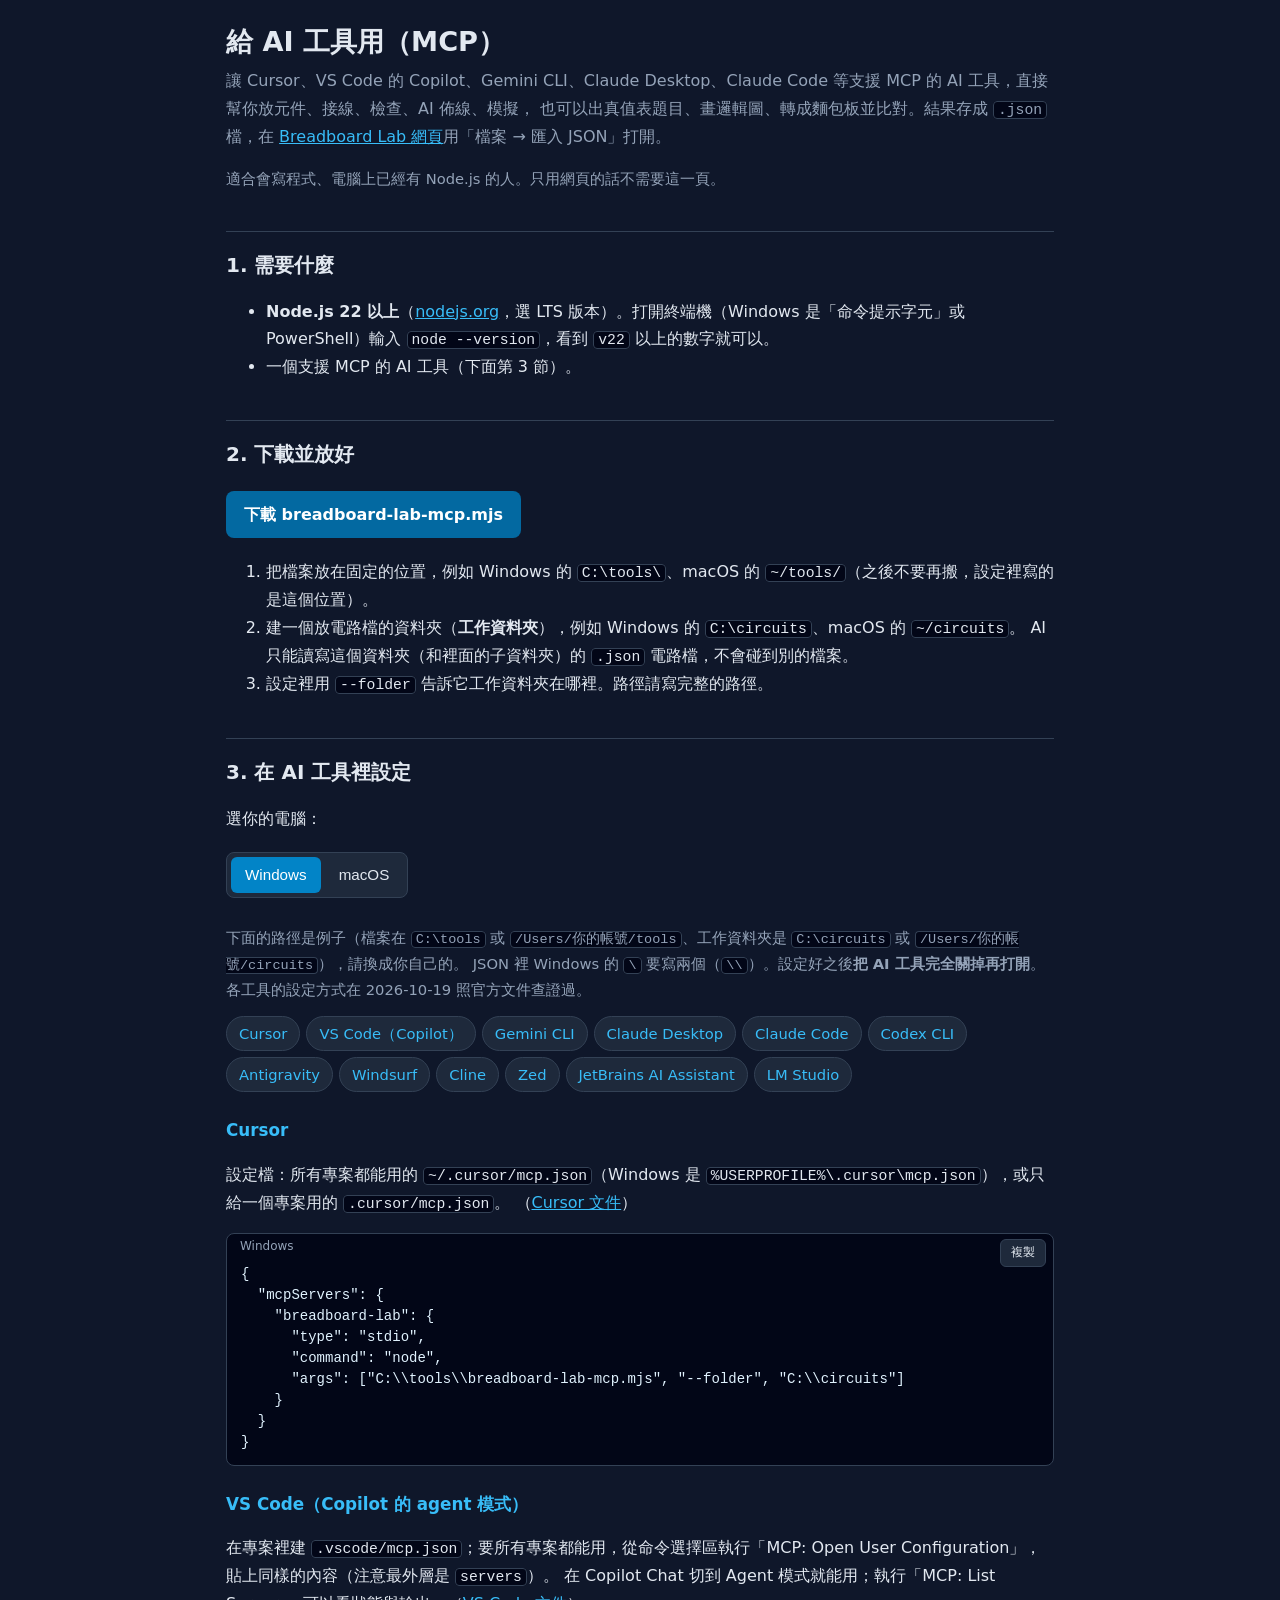
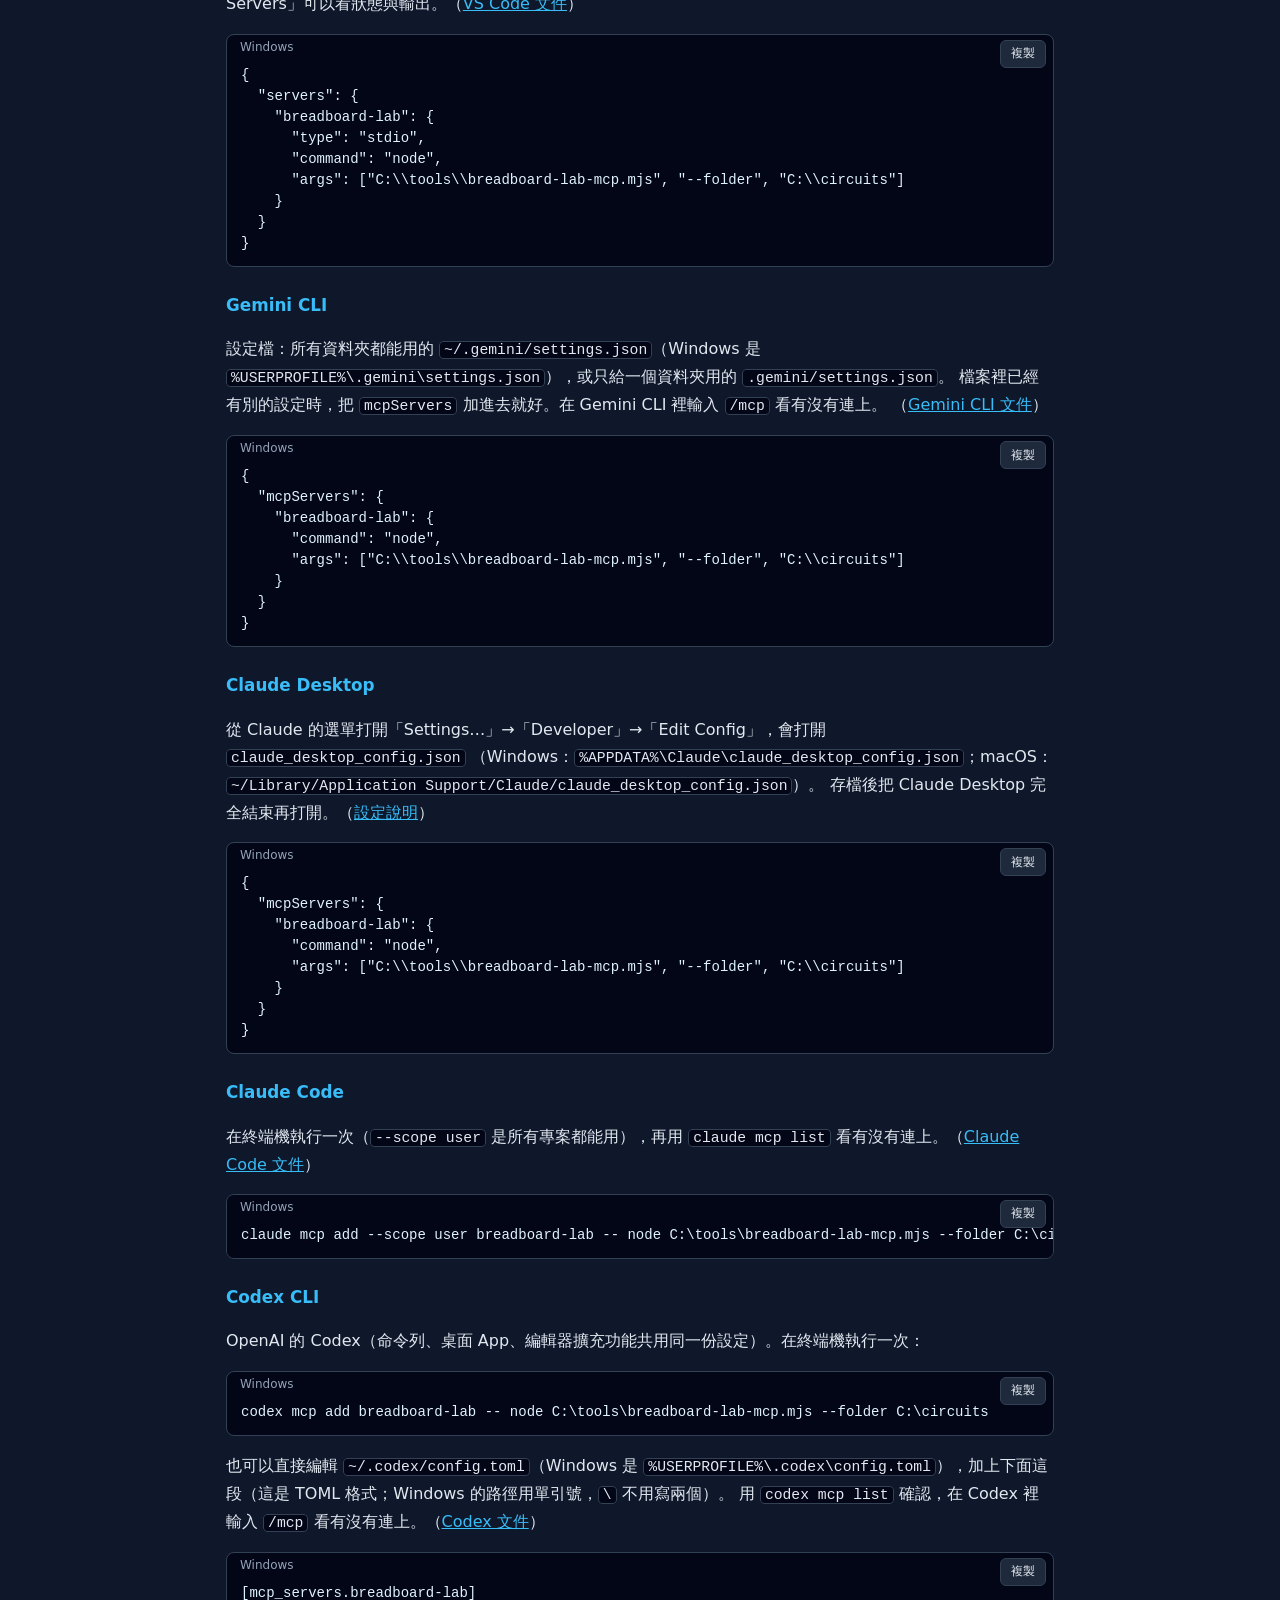
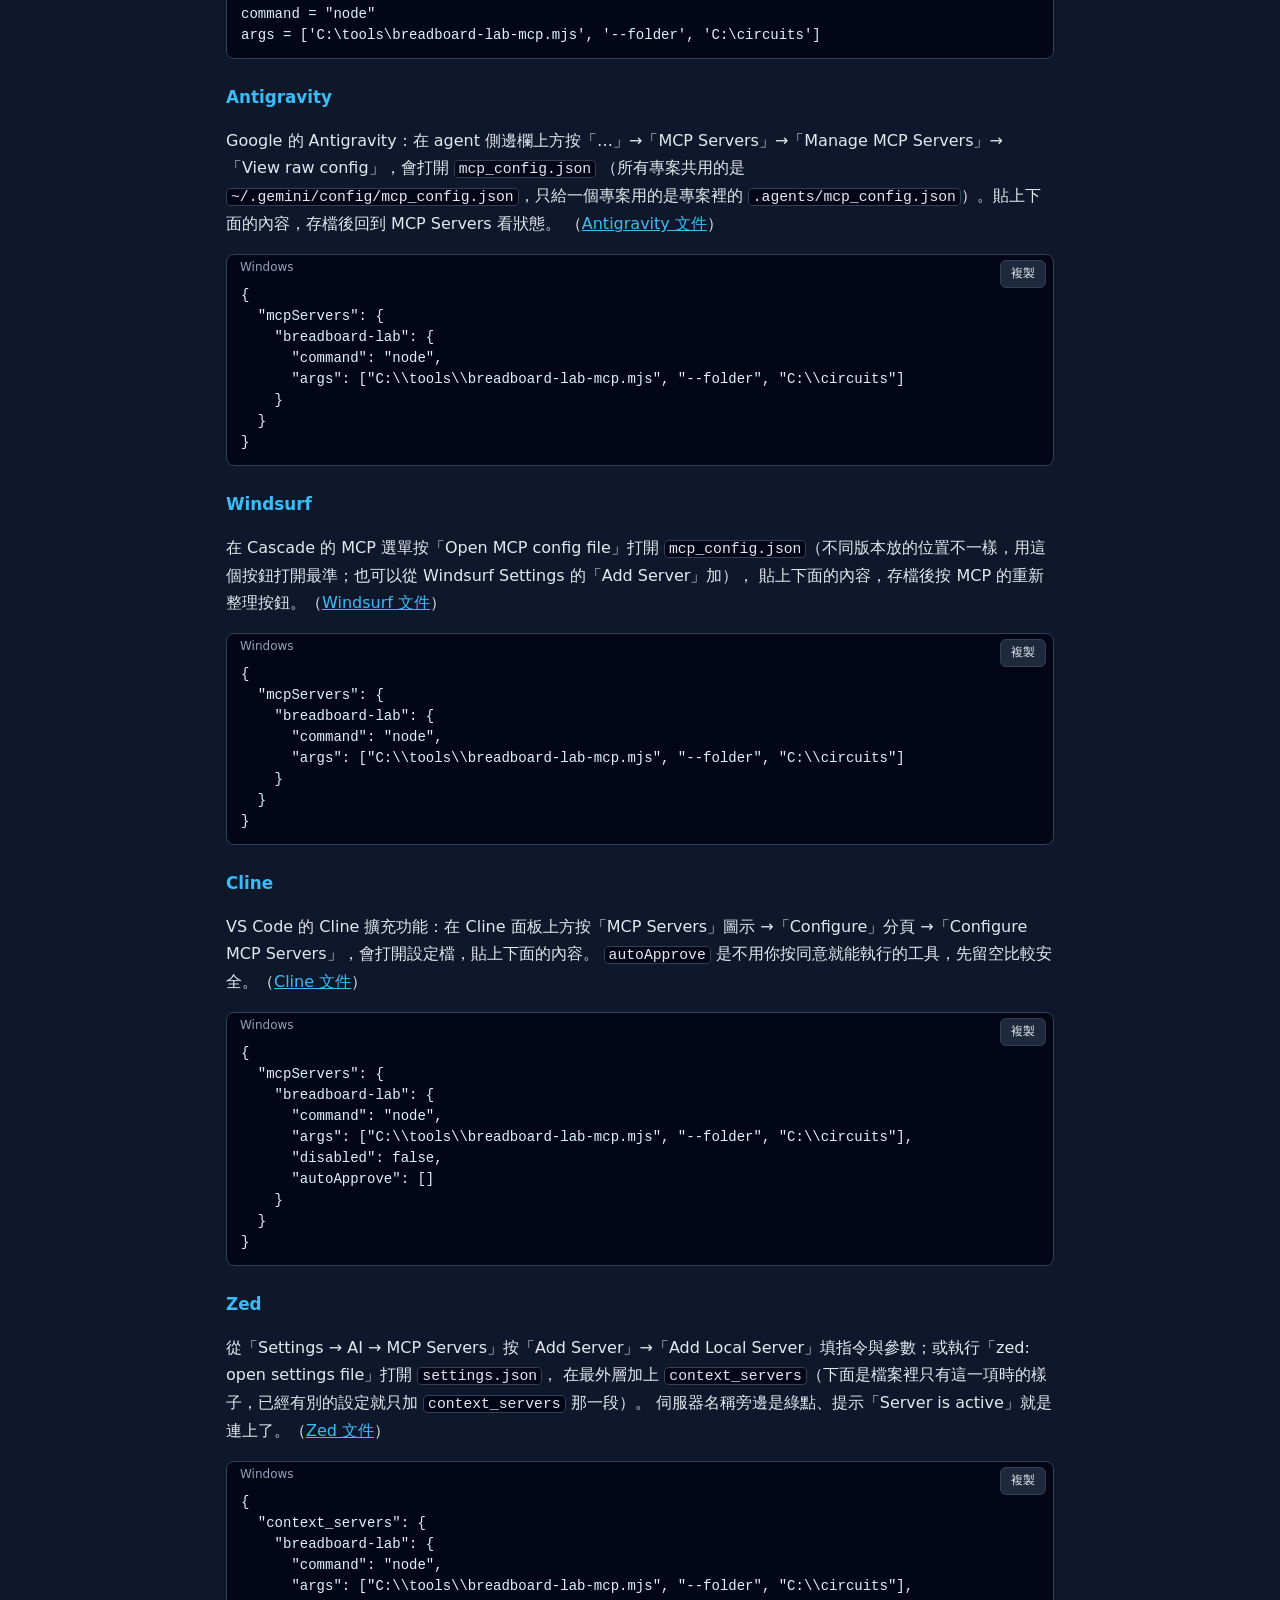
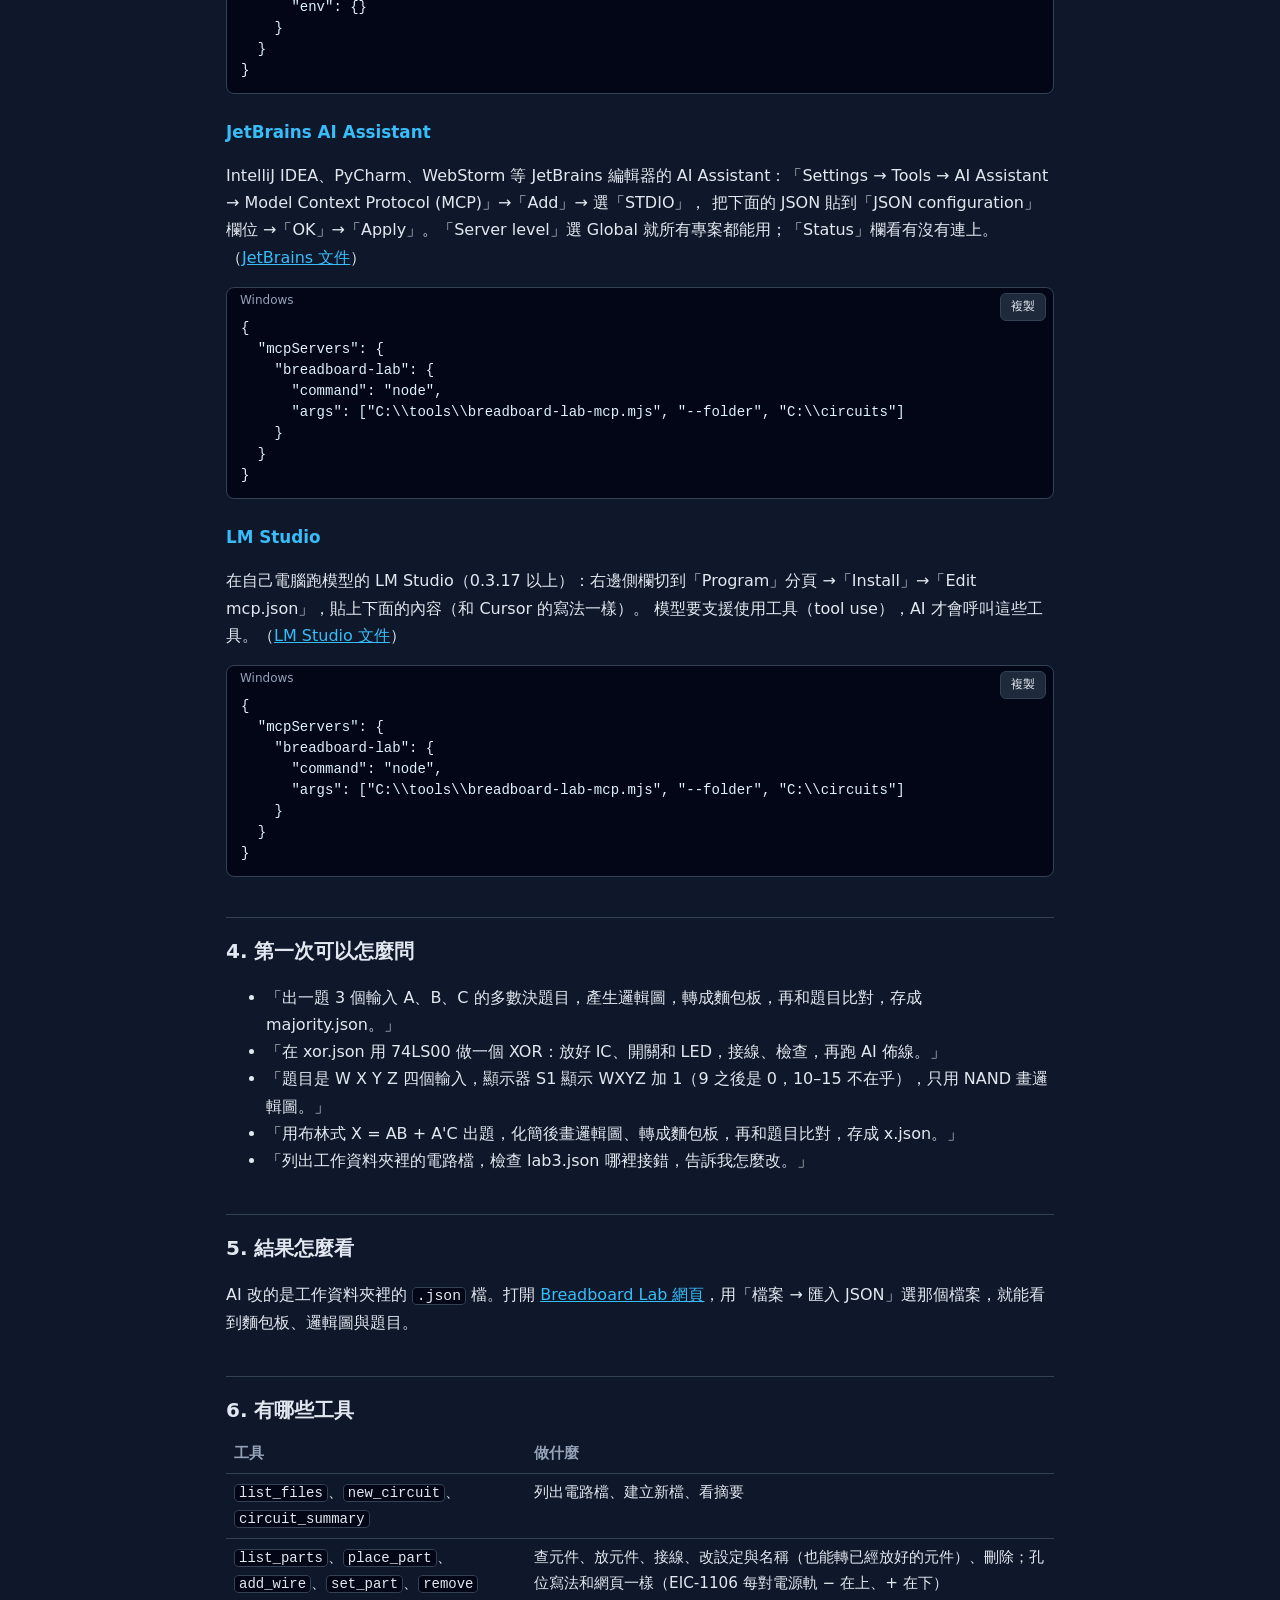
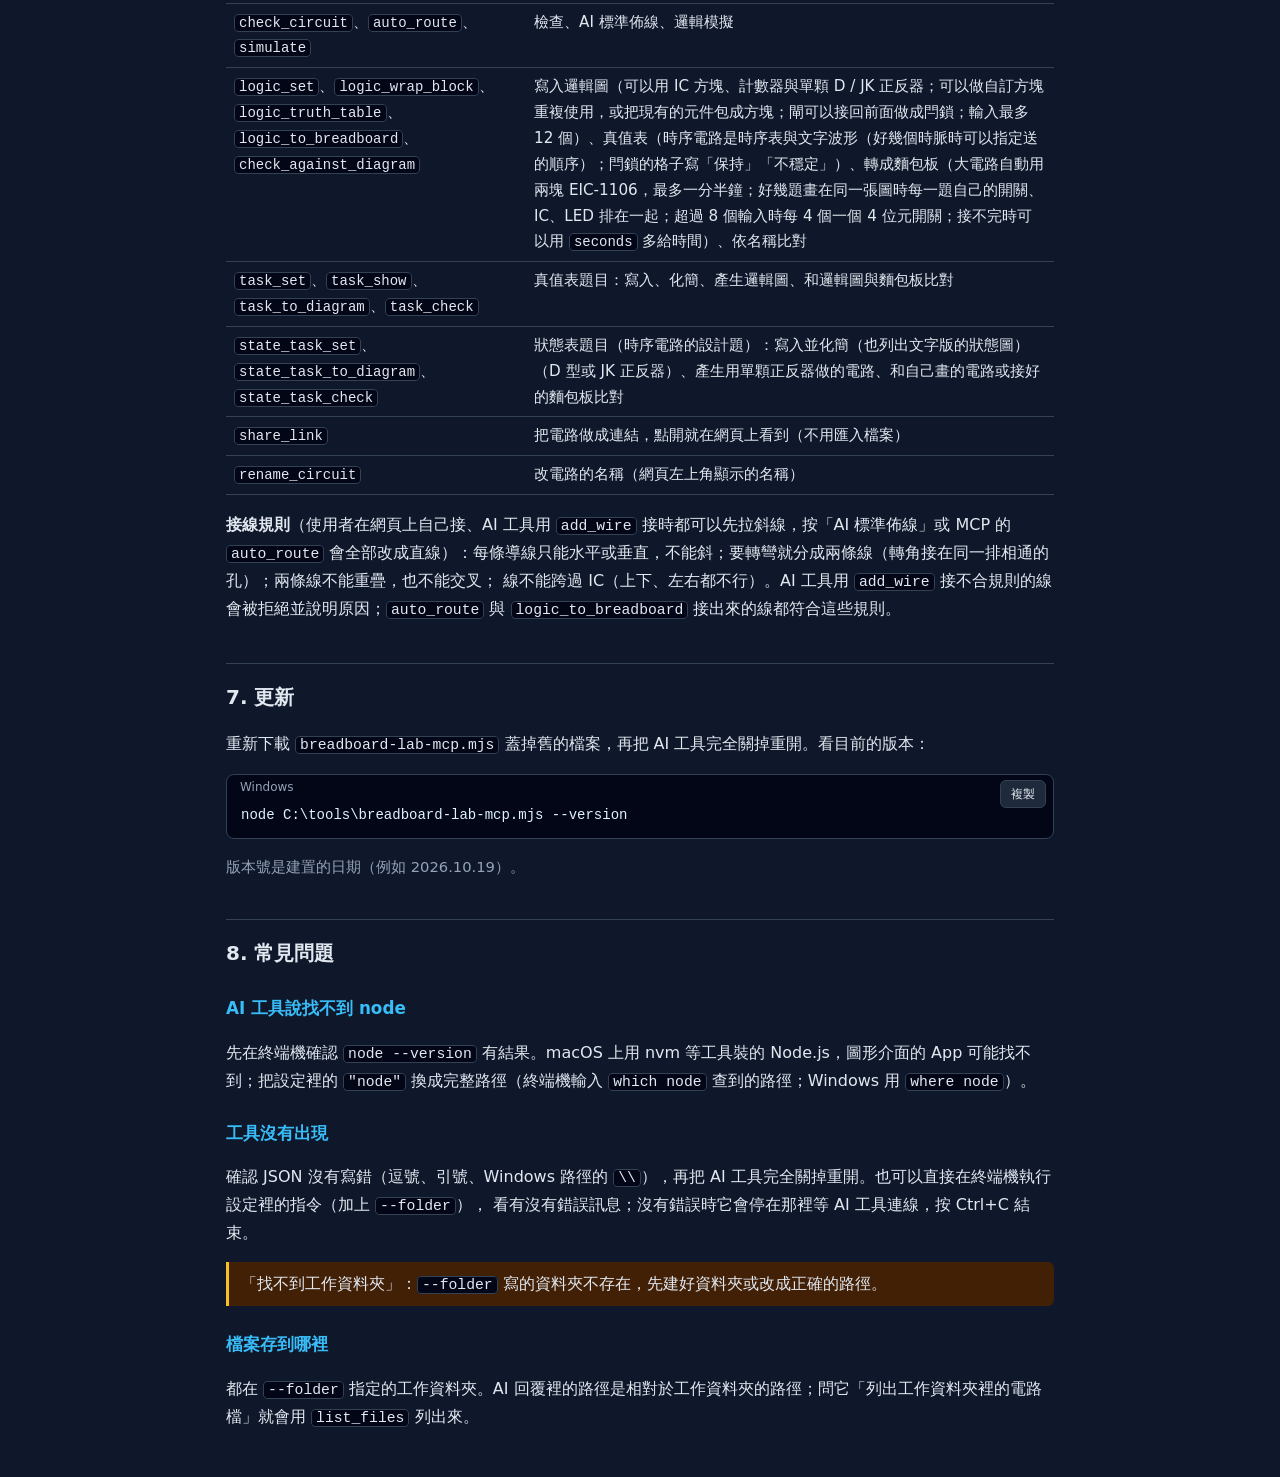
==== commit b3841aab: "Deploy breadboard-lab e3292b3" ====
--- a/mcp/index.html
+++ b/mcp/index.html
@@ -370,7 +370,7 @@
   <tr><td><code>list_files</code>、<code>new_circuit</code>、<code>circuit_summary</code></td><td>列出電路檔、建立新檔、看摘要</td></tr>
   <tr><td><code>list_parts</code>、<code>place_part</code>、<code>add_wire</code>、<code>set_part</code>、<code>remove</code></td><td>查元件、放元件、接線、改設定與名稱（也能轉已經放好的元件）、刪除；孔位寫法和網頁一樣（EIC-1106 每對電源軌 − 在上、+ 在下）</td></tr>
   <tr><td><code>check_circuit</code>、<code>auto_route</code>、<code>simulate</code></td><td>檢查、AI 標準佈線、邏輯模擬</td></tr>
-  <tr><td><code>logic_set</code>、<code>logic_truth_table</code>、<code>logic_to_breadboard</code>、<code>check_against_diagram</code></td><td>寫入邏輯圖（可以用 IC 方塊、計數器與單顆 D / JK 正反器；閘可以接回前面做成閂鎖；輸入最多 12 個）、真值表（時序電路是時序表與文字波形（好幾個時脈時可以指定送的順序）；閂鎖的格子寫「保持」「不穩定」）、轉成麵包板（大電路自動用兩塊 EIC-1106，最多一分半鐘；好幾題畫在同一張圖時每一題自己的開關、IC、LED 排在一起；超過 8 個輸入時每 4 個一個 4 位元開關；接不完時可以用 <code>seconds</code> 多給時間）、依名稱比對</td></tr>
+  <tr><td><code>logic_set</code>、<code>logic_wrap_block</code>、<code>logic_truth_table</code>、<code>logic_to_breadboard</code>、<code>check_against_diagram</code></td><td>寫入邏輯圖（可以用 IC 方塊、計數器與單顆 D / JK 正反器；可以做自訂方塊重複使用，或把現有的元件包成方塊；閘可以接回前面做成閂鎖；輸入最多 12 個）、真值表（時序電路是時序表與文字波形（好幾個時脈時可以指定送的順序）；閂鎖的格子寫「保持」「不穩定」）、轉成麵包板（大電路自動用兩塊 EIC-1106，最多一分半鐘；好幾題畫在同一張圖時每一題自己的開關、IC、LED 排在一起；超過 8 個輸入時每 4 個一個 4 位元開關；接不完時可以用 <code>seconds</code> 多給時間）、依名稱比對</td></tr>
   <tr><td><code>task_set</code>、<code>task_show</code>、<code>task_to_diagram</code>、<code>task_check</code></td><td>真值表題目：寫入、化簡、產生邏輯圖、和邏輯圖與麵包板比對</td></tr>
   <tr><td><code>state_task_set</code>、<code>state_task_to_diagram</code>、<code>state_task_check</code></td><td>狀態表題目（時序電路的設計題）：寫入並化簡（也列出文字版的狀態圖）（D 型或 JK 正反器）、產生用單顆正反器做的電路、和自己畫的電路或接好的麵包板比對</td></tr>
   <tr><td><code>share_link</code></td><td>把電路做成連結，點開就在網頁上看到（不用匯入檔案）</td></tr>
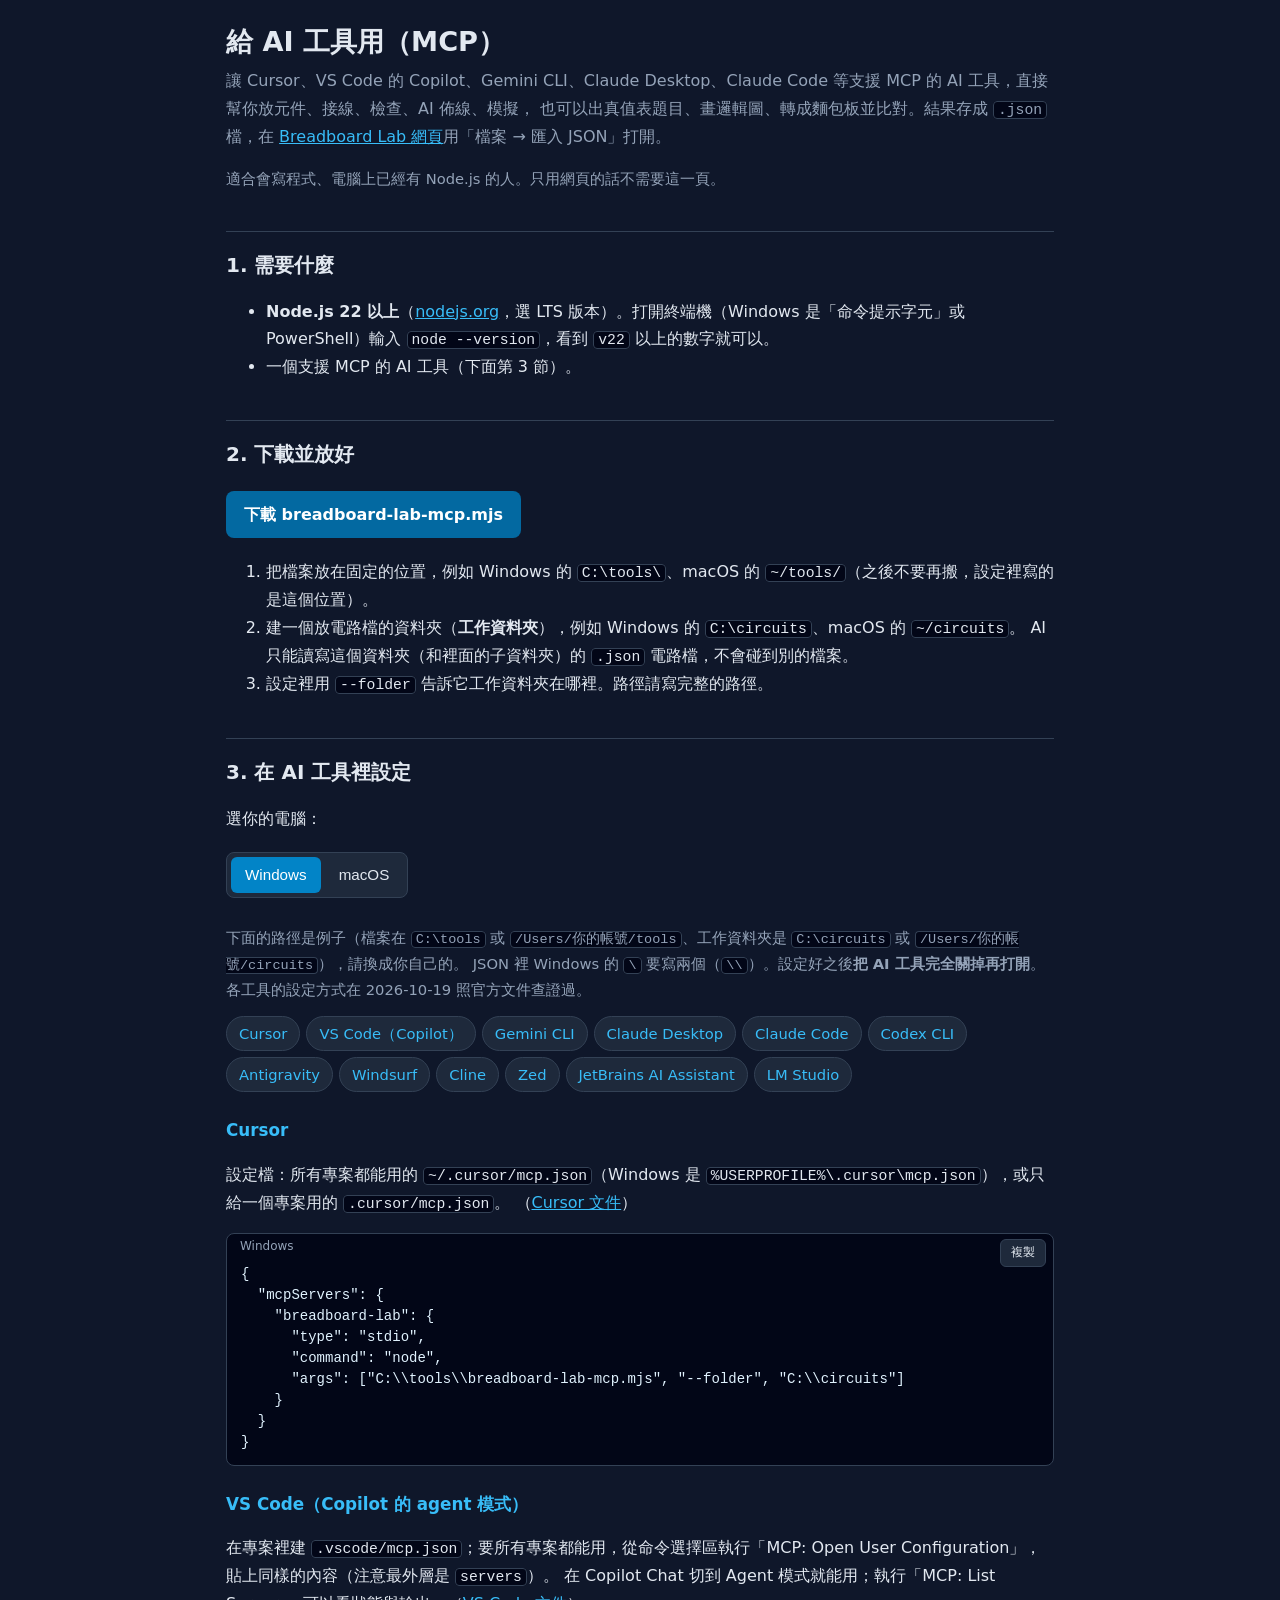
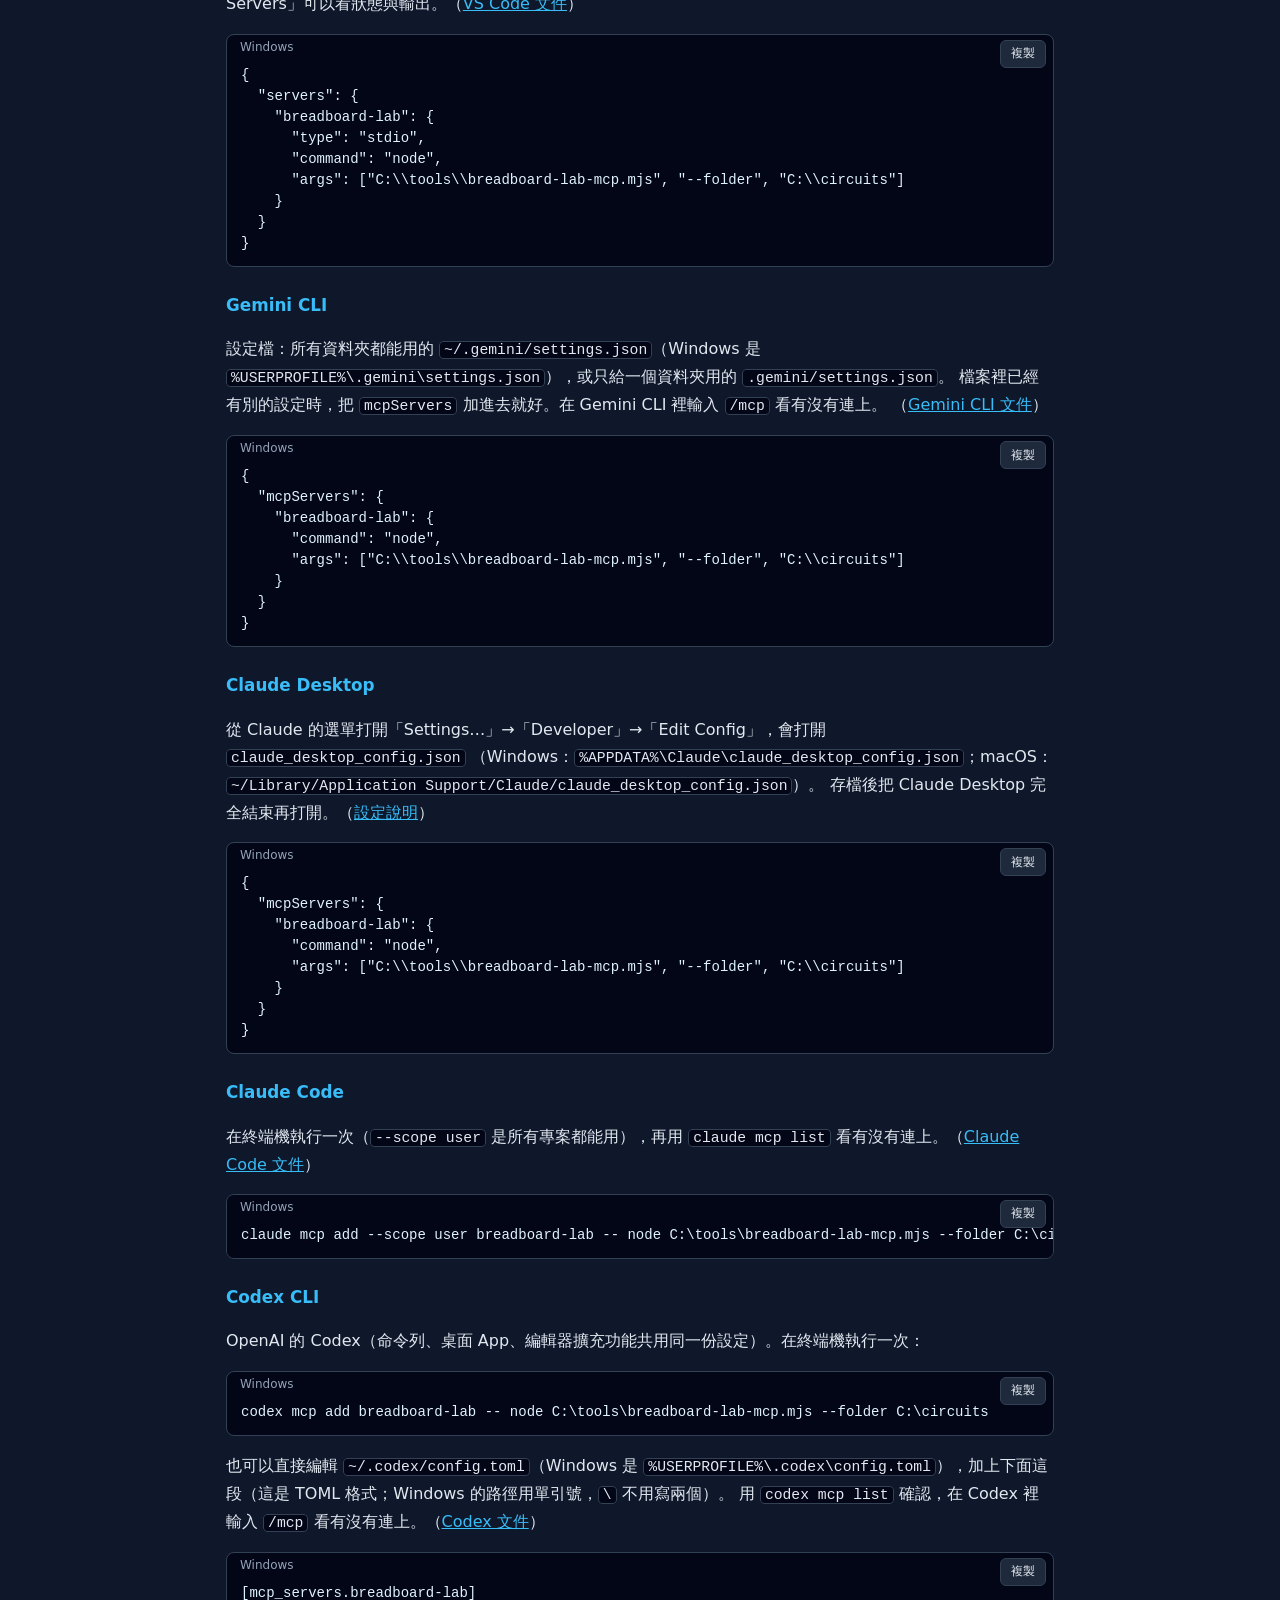
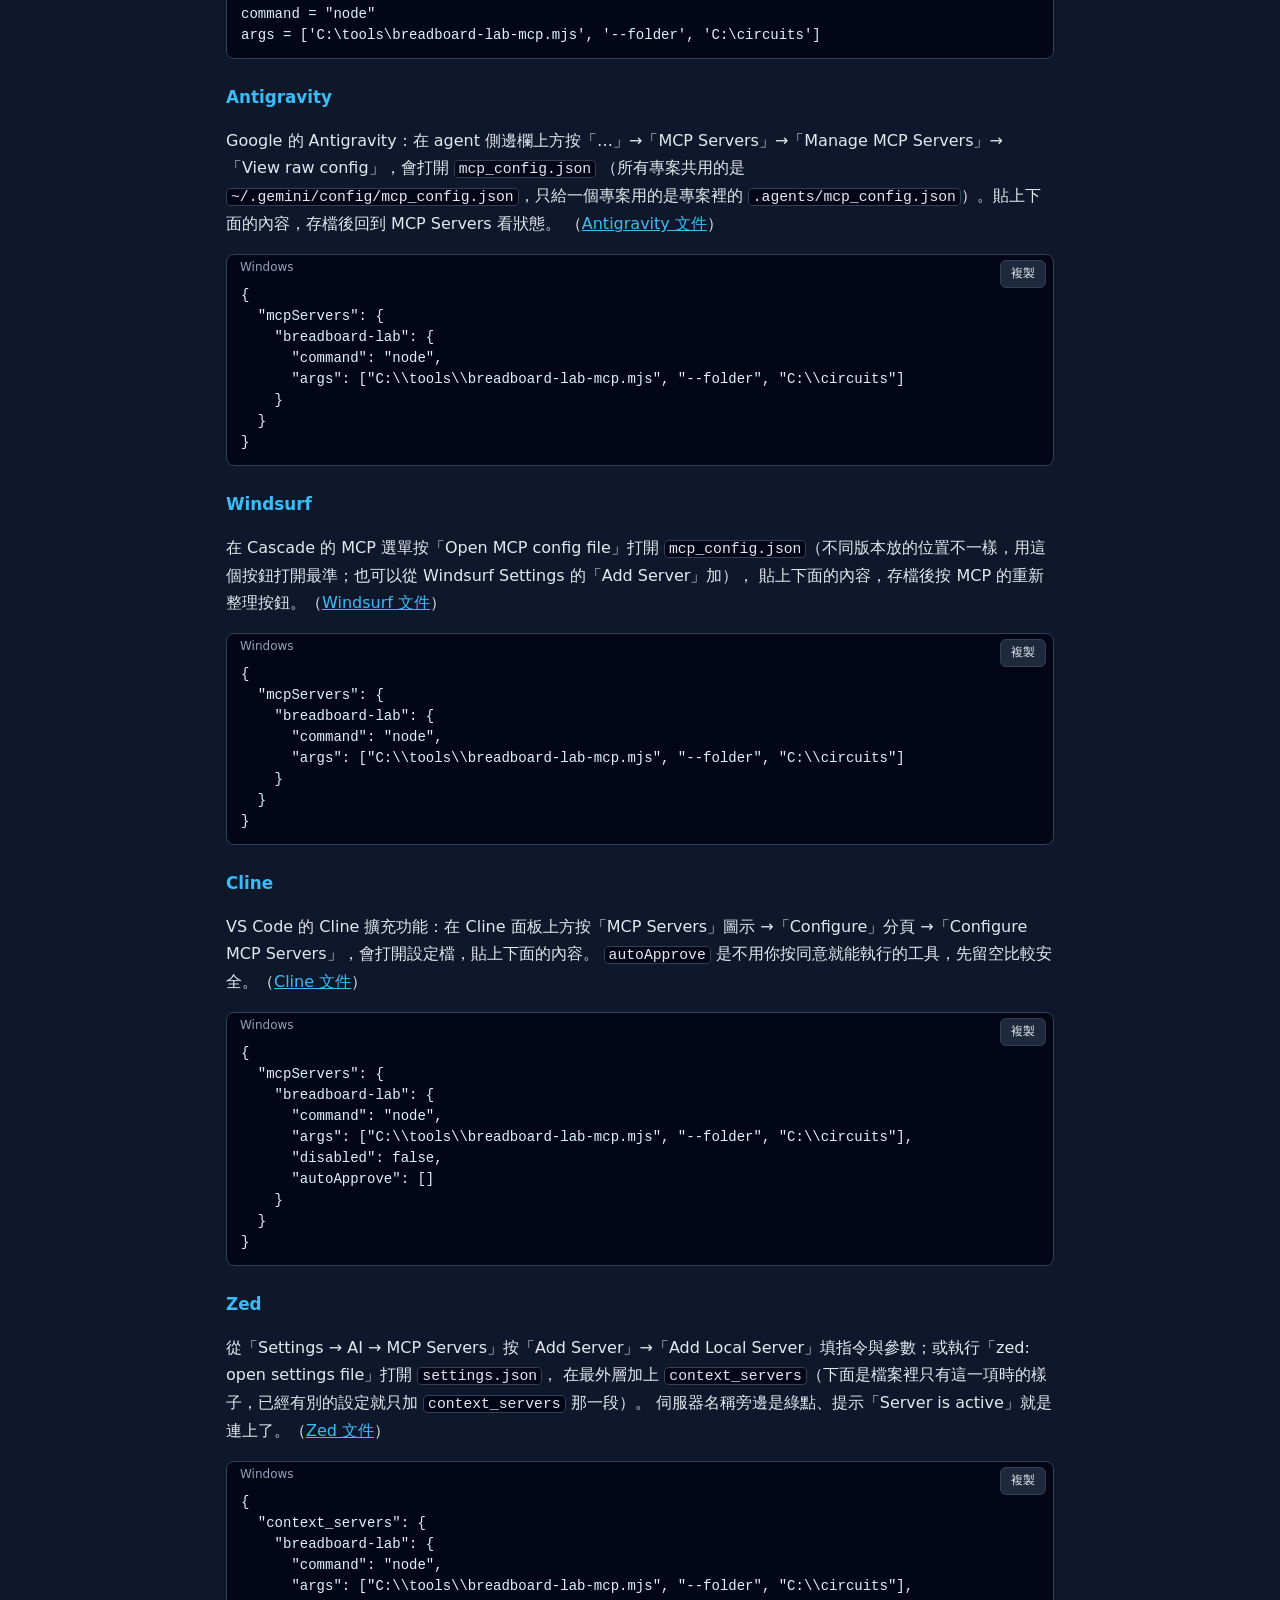
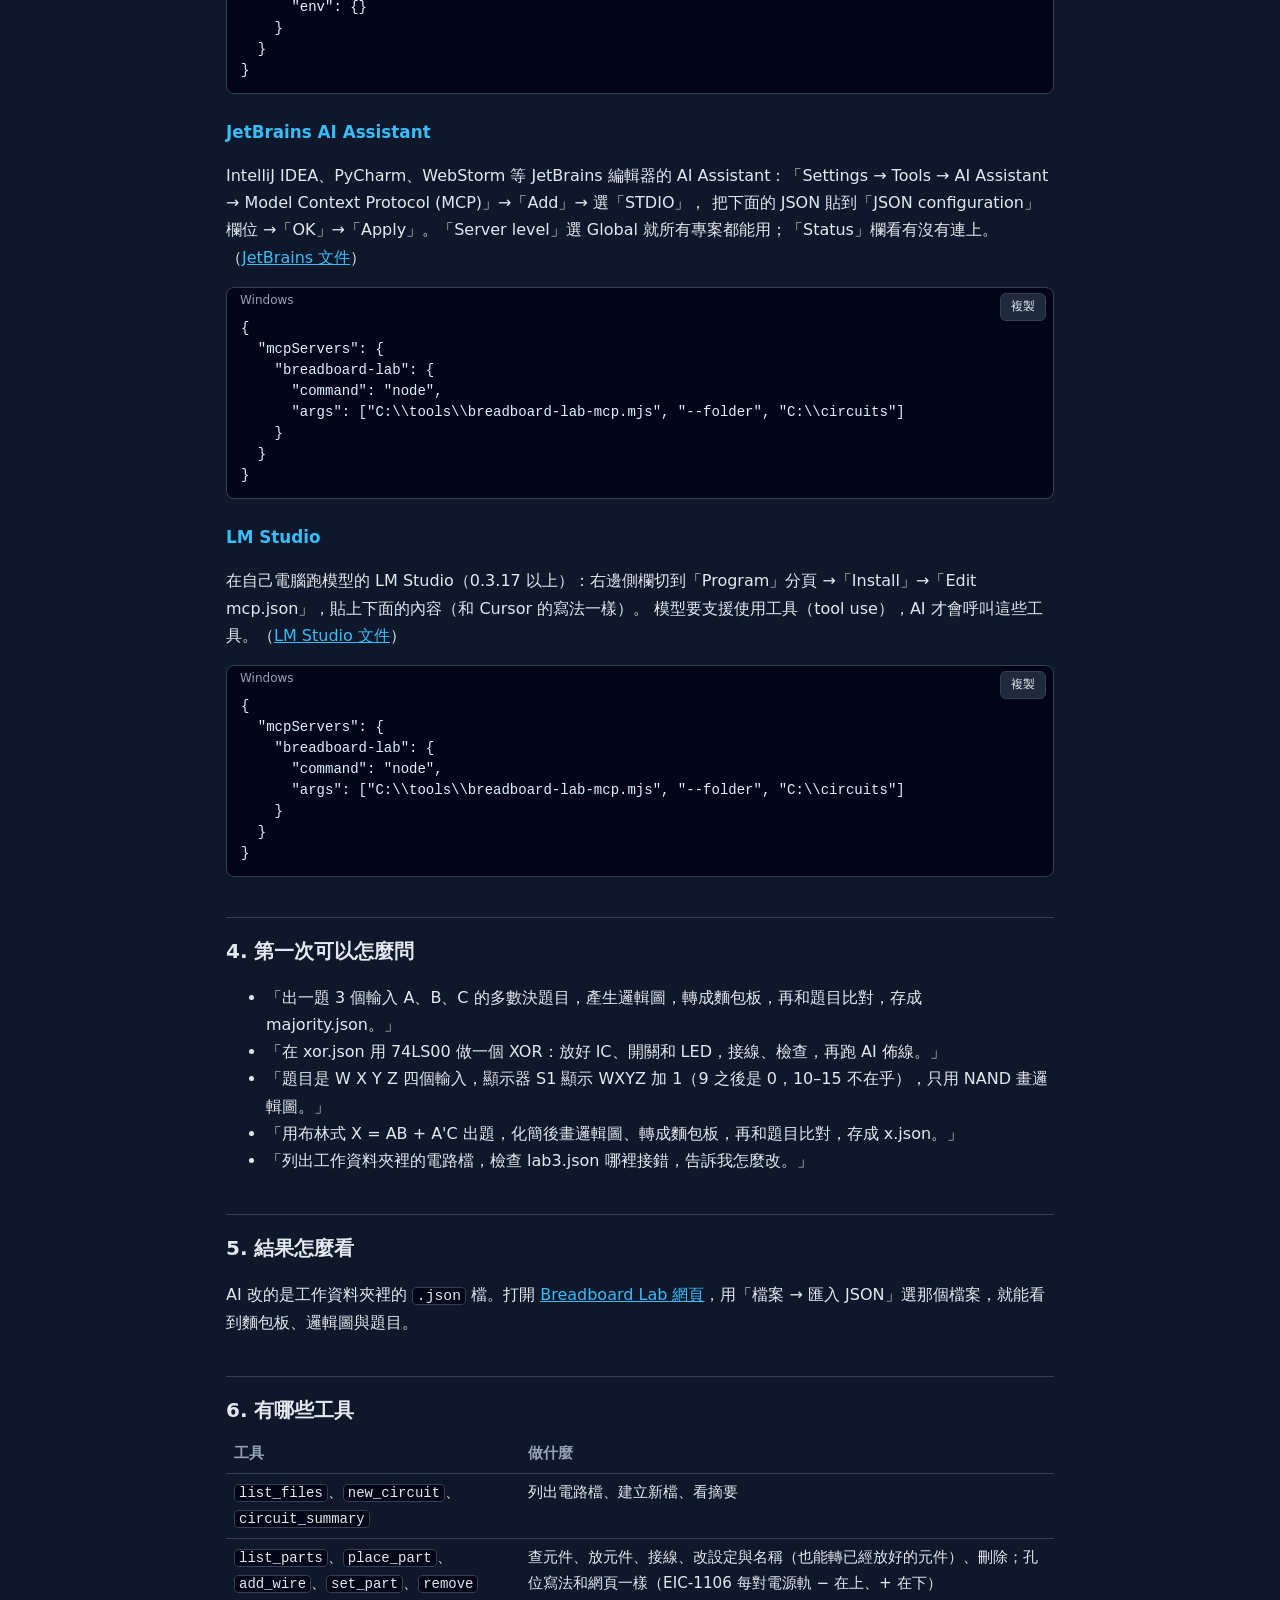
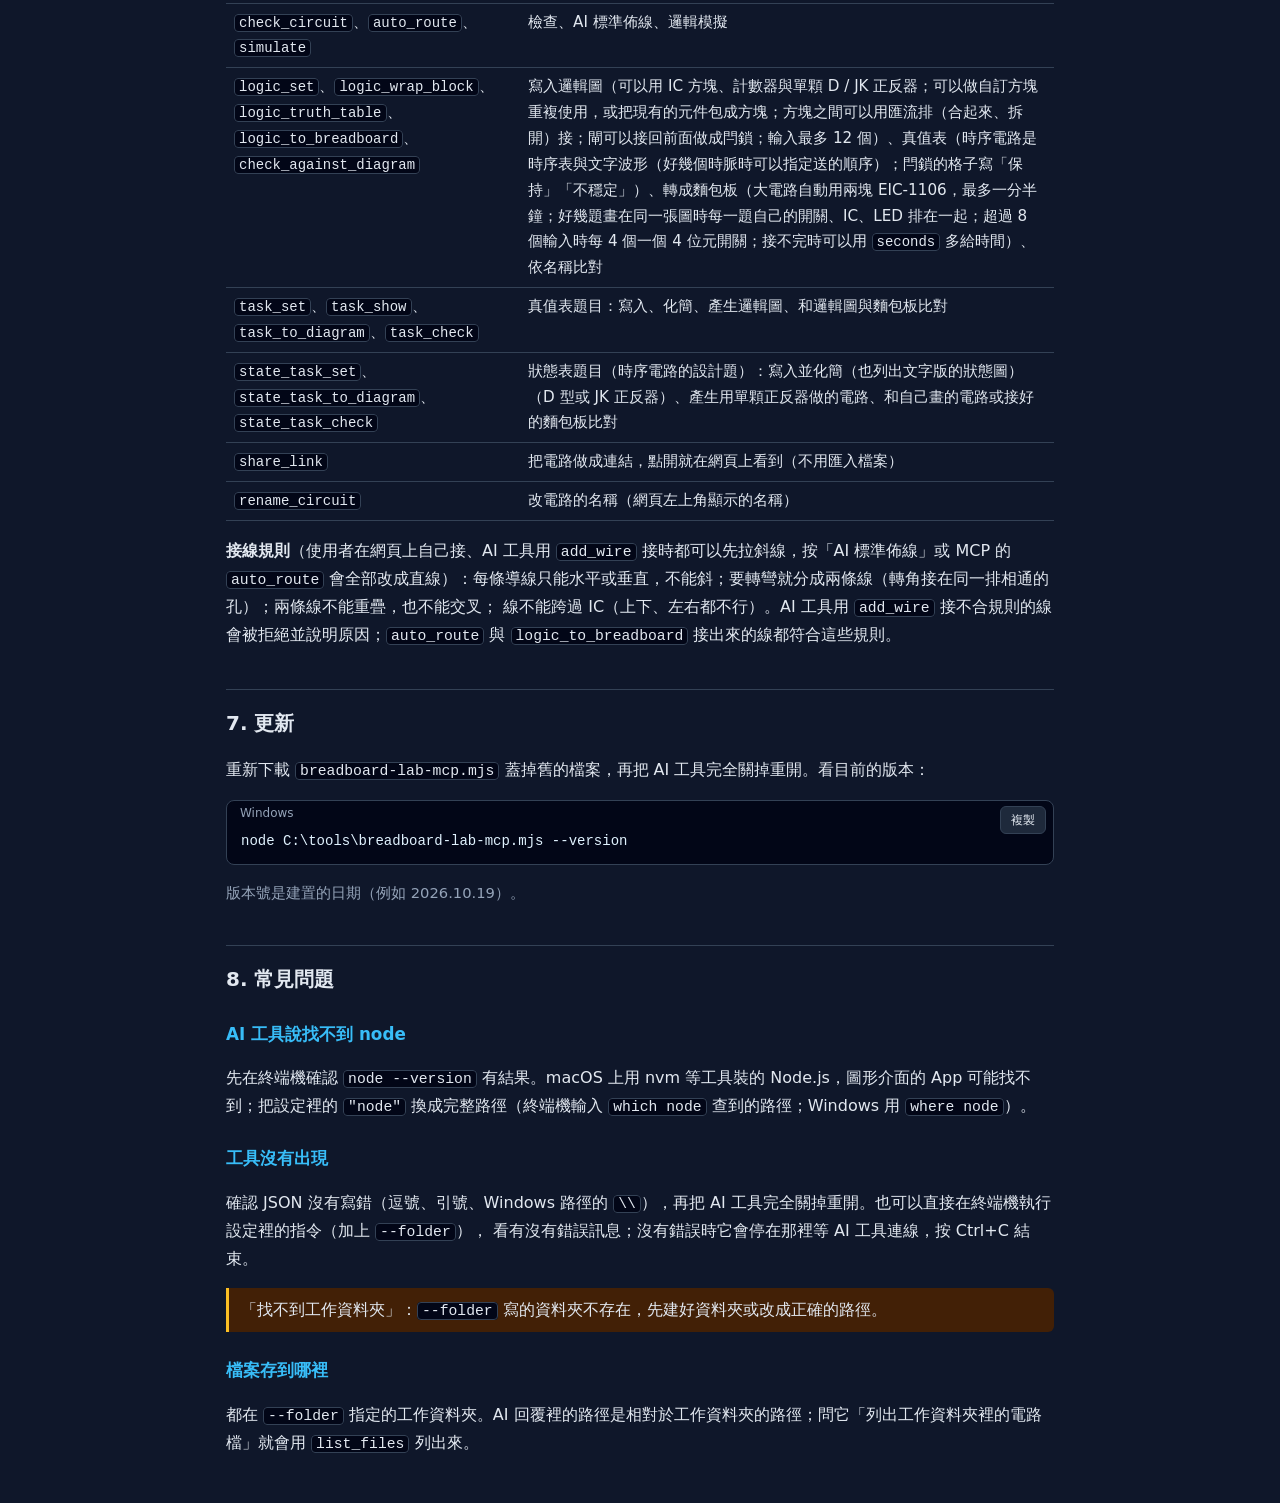
==== commit 90f910a8: "Deploy breadboard-lab fd7c944" ====
--- a/mcp/index.html
+++ b/mcp/index.html
@@ -370,7 +370,7 @@
   <tr><td><code>list_files</code>、<code>new_circuit</code>、<code>circuit_summary</code></td><td>列出電路檔、建立新檔、看摘要</td></tr>
   <tr><td><code>list_parts</code>、<code>place_part</code>、<code>add_wire</code>、<code>set_part</code>、<code>remove</code></td><td>查元件、放元件、接線、改設定與名稱（也能轉已經放好的元件）、刪除；孔位寫法和網頁一樣（EIC-1106 每對電源軌 − 在上、+ 在下）</td></tr>
   <tr><td><code>check_circuit</code>、<code>auto_route</code>、<code>simulate</code></td><td>檢查、AI 標準佈線、邏輯模擬</td></tr>
-  <tr><td><code>logic_set</code>、<code>logic_wrap_block</code>、<code>logic_truth_table</code>、<code>logic_to_breadboard</code>、<code>check_against_diagram</code></td><td>寫入邏輯圖（可以用 IC 方塊、計數器與單顆 D / JK 正反器；可以做自訂方塊重複使用，或把現有的元件包成方塊；閘可以接回前面做成閂鎖；輸入最多 12 個）、真值表（時序電路是時序表與文字波形（好幾個時脈時可以指定送的順序）；閂鎖的格子寫「保持」「不穩定」）、轉成麵包板（大電路自動用兩塊 EIC-1106，最多一分半鐘；好幾題畫在同一張圖時每一題自己的開關、IC、LED 排在一起；超過 8 個輸入時每 4 個一個 4 位元開關；接不完時可以用 <code>seconds</code> 多給時間）、依名稱比對</td></tr>
+  <tr><td><code>logic_set</code>、<code>logic_wrap_block</code>、<code>logic_truth_table</code>、<code>logic_to_breadboard</code>、<code>check_against_diagram</code></td><td>寫入邏輯圖（可以用 IC 方塊、計數器與單顆 D / JK 正反器；可以做自訂方塊重複使用，或把現有的元件包成方塊；方塊之間可以用匯流排（合起來、拆開）接；閘可以接回前面做成閂鎖；輸入最多 12 個）、真值表（時序電路是時序表與文字波形（好幾個時脈時可以指定送的順序）；閂鎖的格子寫「保持」「不穩定」）、轉成麵包板（大電路自動用兩塊 EIC-1106，最多一分半鐘；好幾題畫在同一張圖時每一題自己的開關、IC、LED 排在一起；超過 8 個輸入時每 4 個一個 4 位元開關；接不完時可以用 <code>seconds</code> 多給時間）、依名稱比對</td></tr>
   <tr><td><code>task_set</code>、<code>task_show</code>、<code>task_to_diagram</code>、<code>task_check</code></td><td>真值表題目：寫入、化簡、產生邏輯圖、和邏輯圖與麵包板比對</td></tr>
   <tr><td><code>state_task_set</code>、<code>state_task_to_diagram</code>、<code>state_task_check</code></td><td>狀態表題目（時序電路的設計題）：寫入並化簡（也列出文字版的狀態圖）（D 型或 JK 正反器）、產生用單顆正反器做的電路、和自己畫的電路或接好的麵包板比對</td></tr>
   <tr><td><code>share_link</code></td><td>把電路做成連結，點開就在網頁上看到（不用匯入檔案）</td></tr>
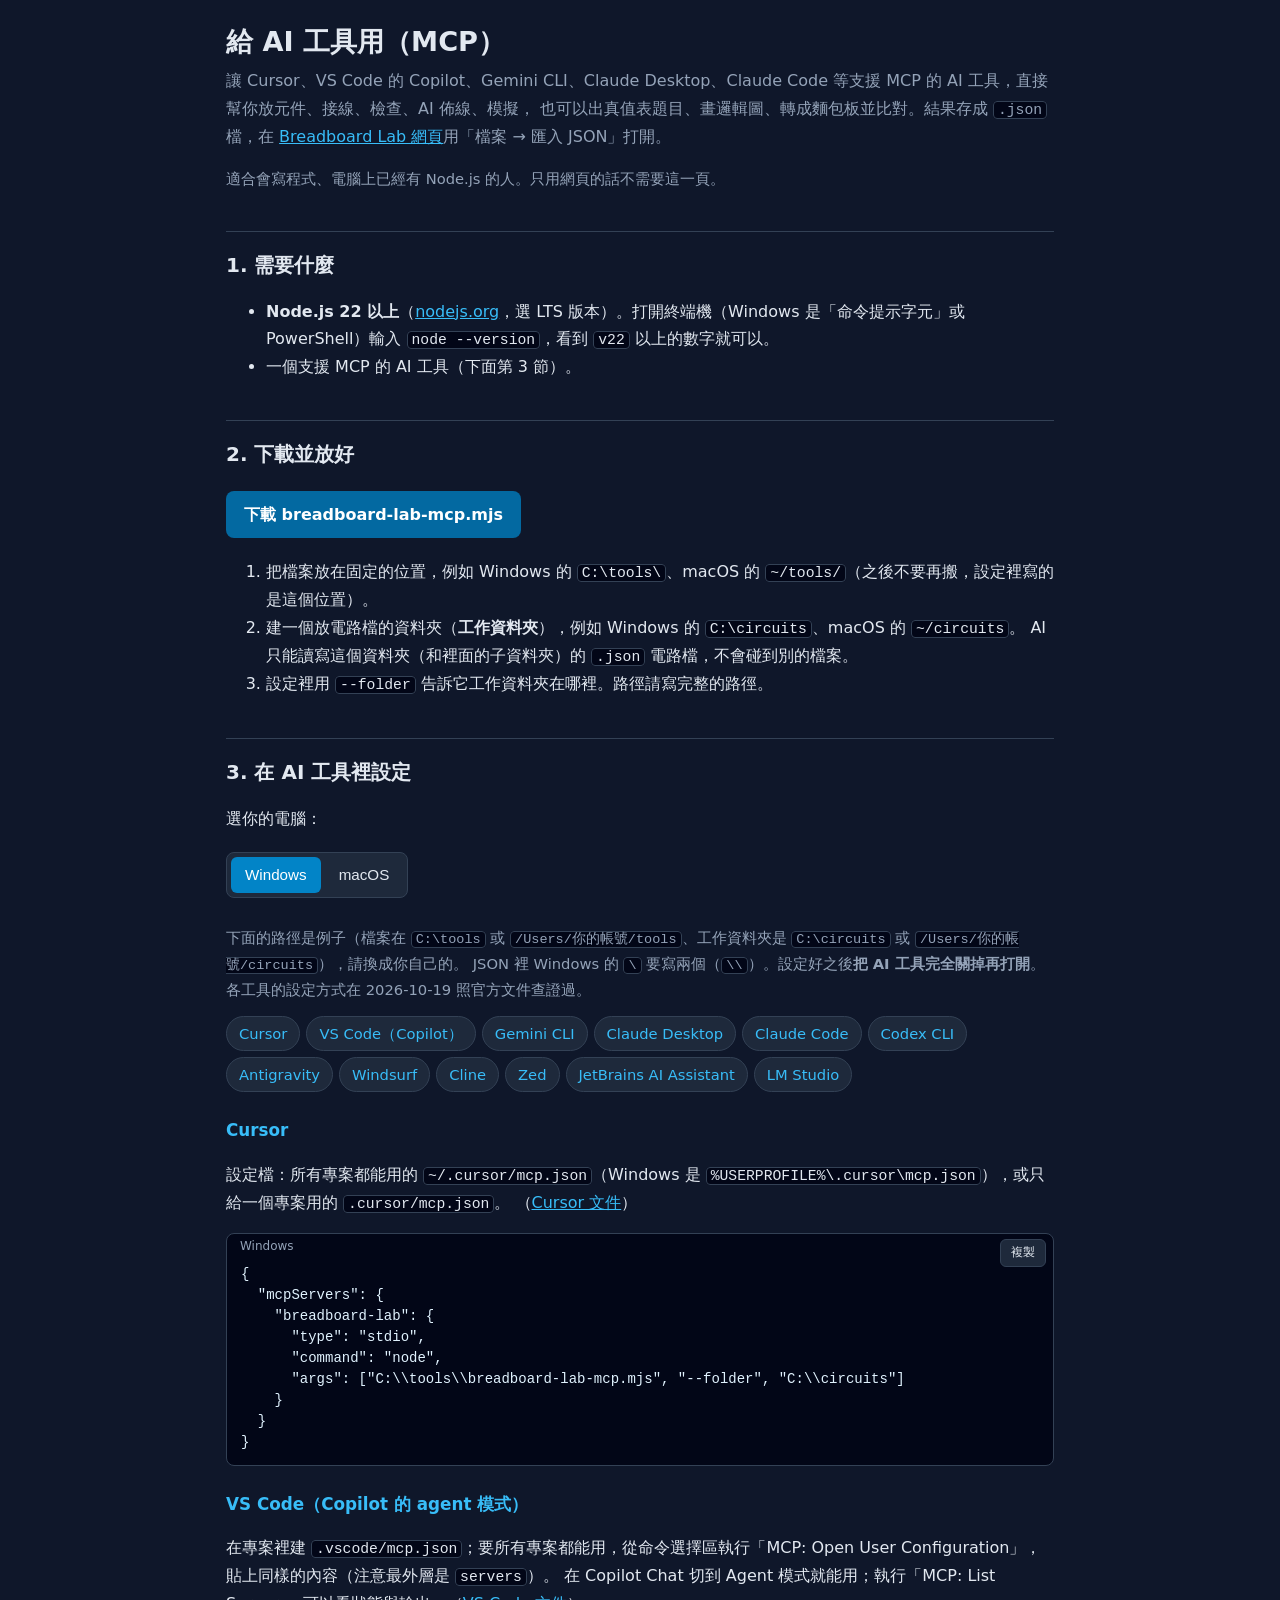
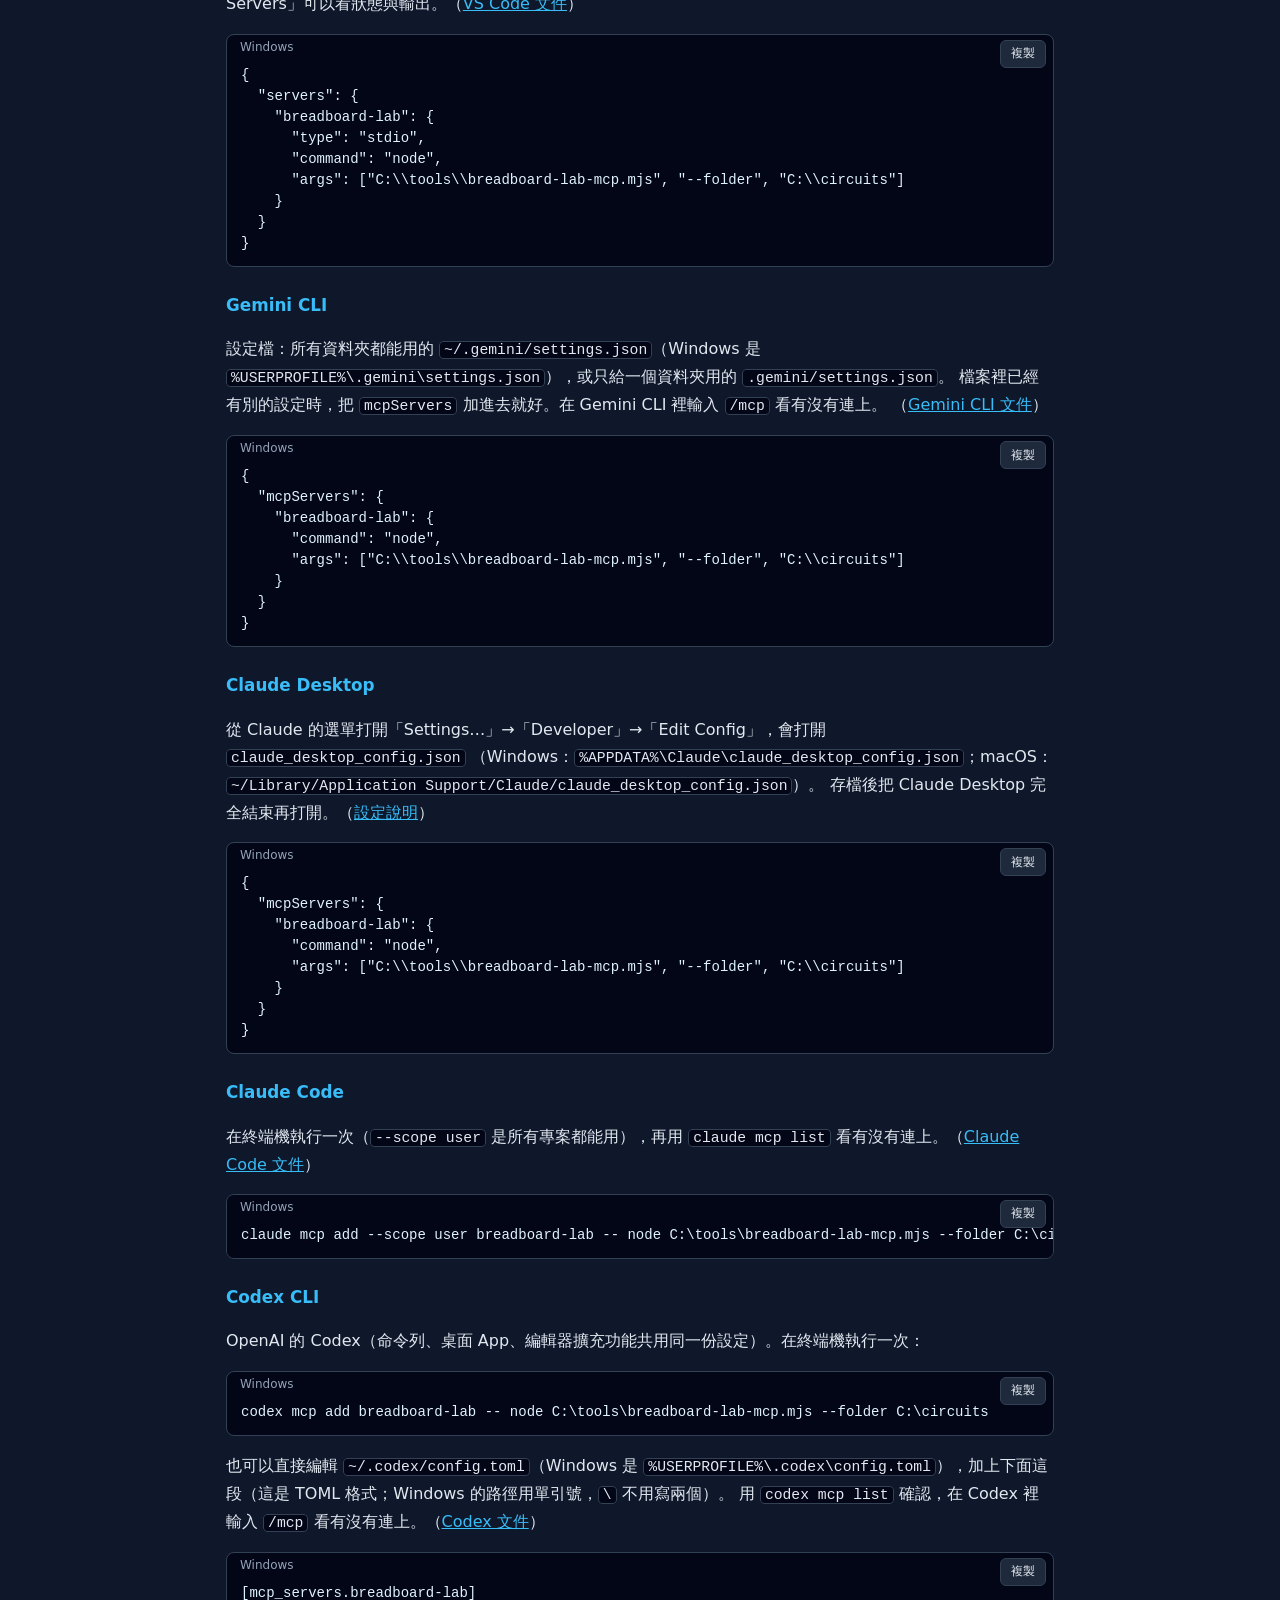
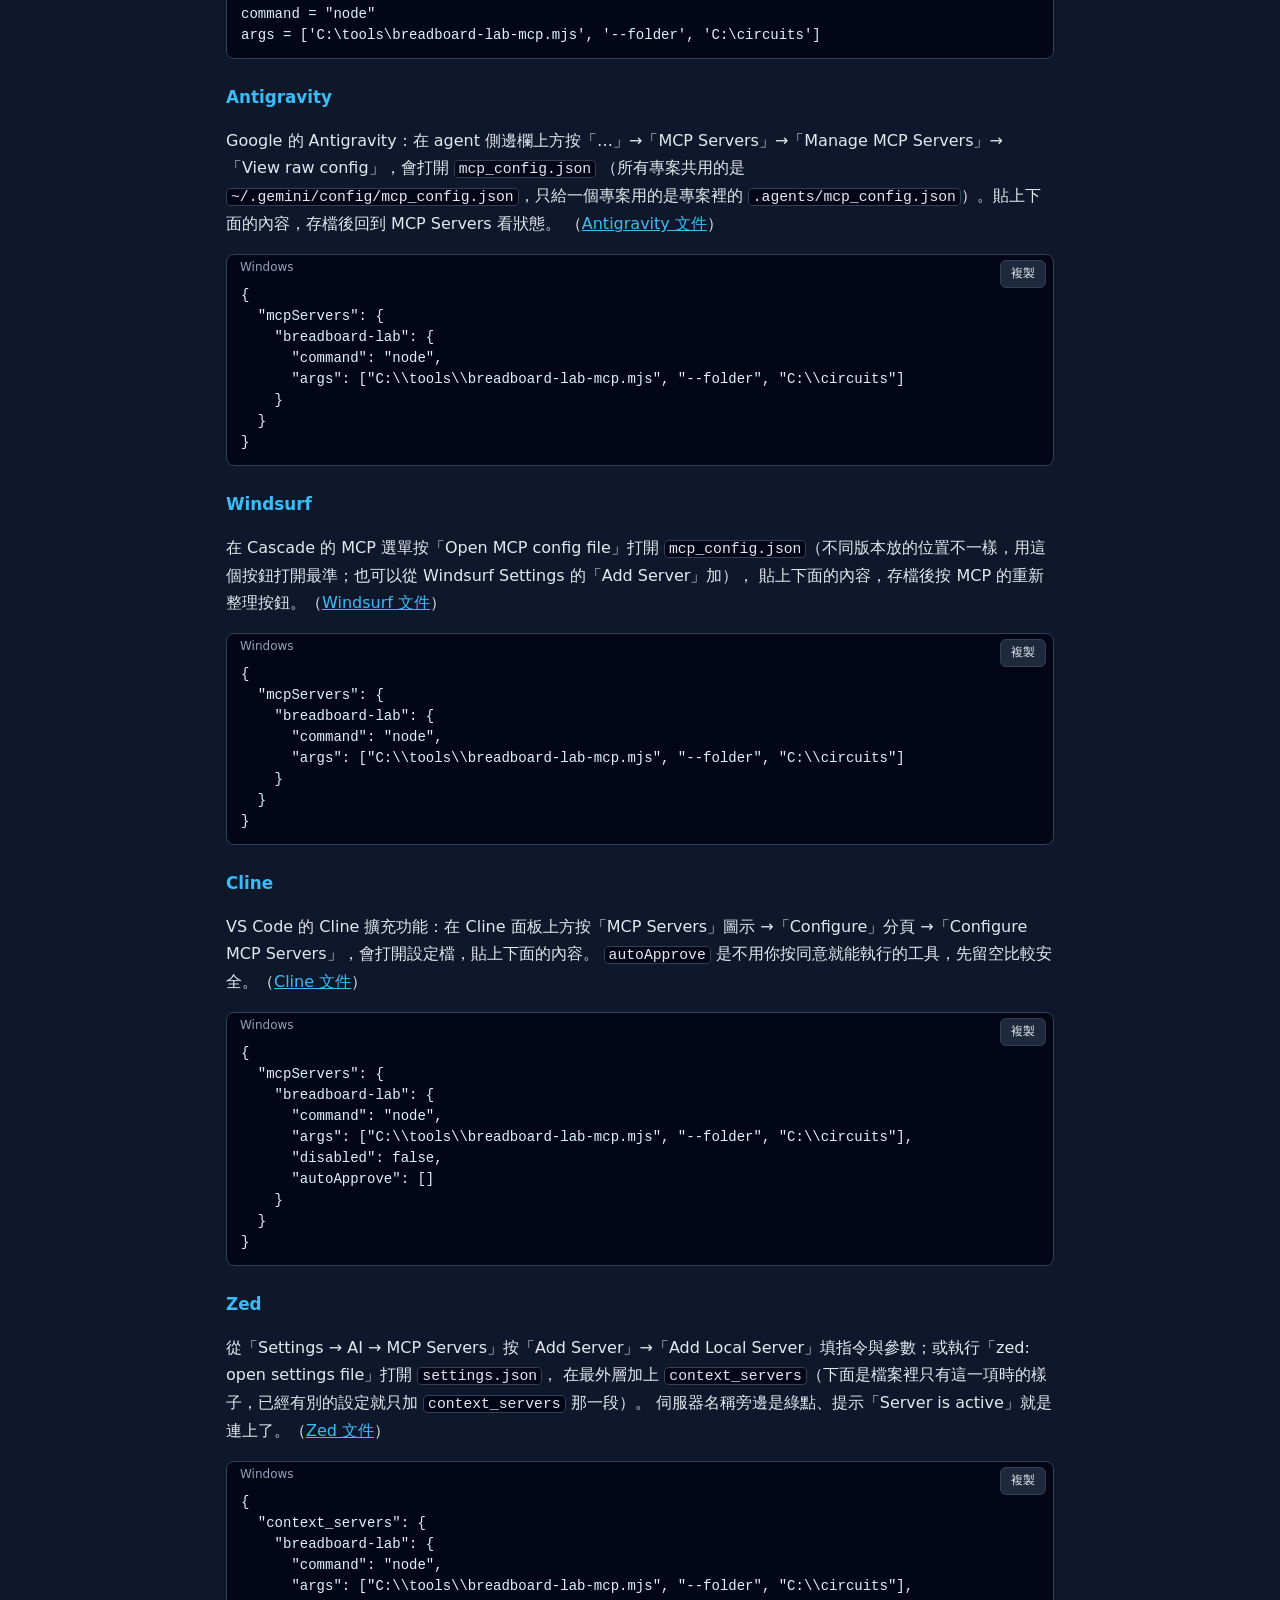
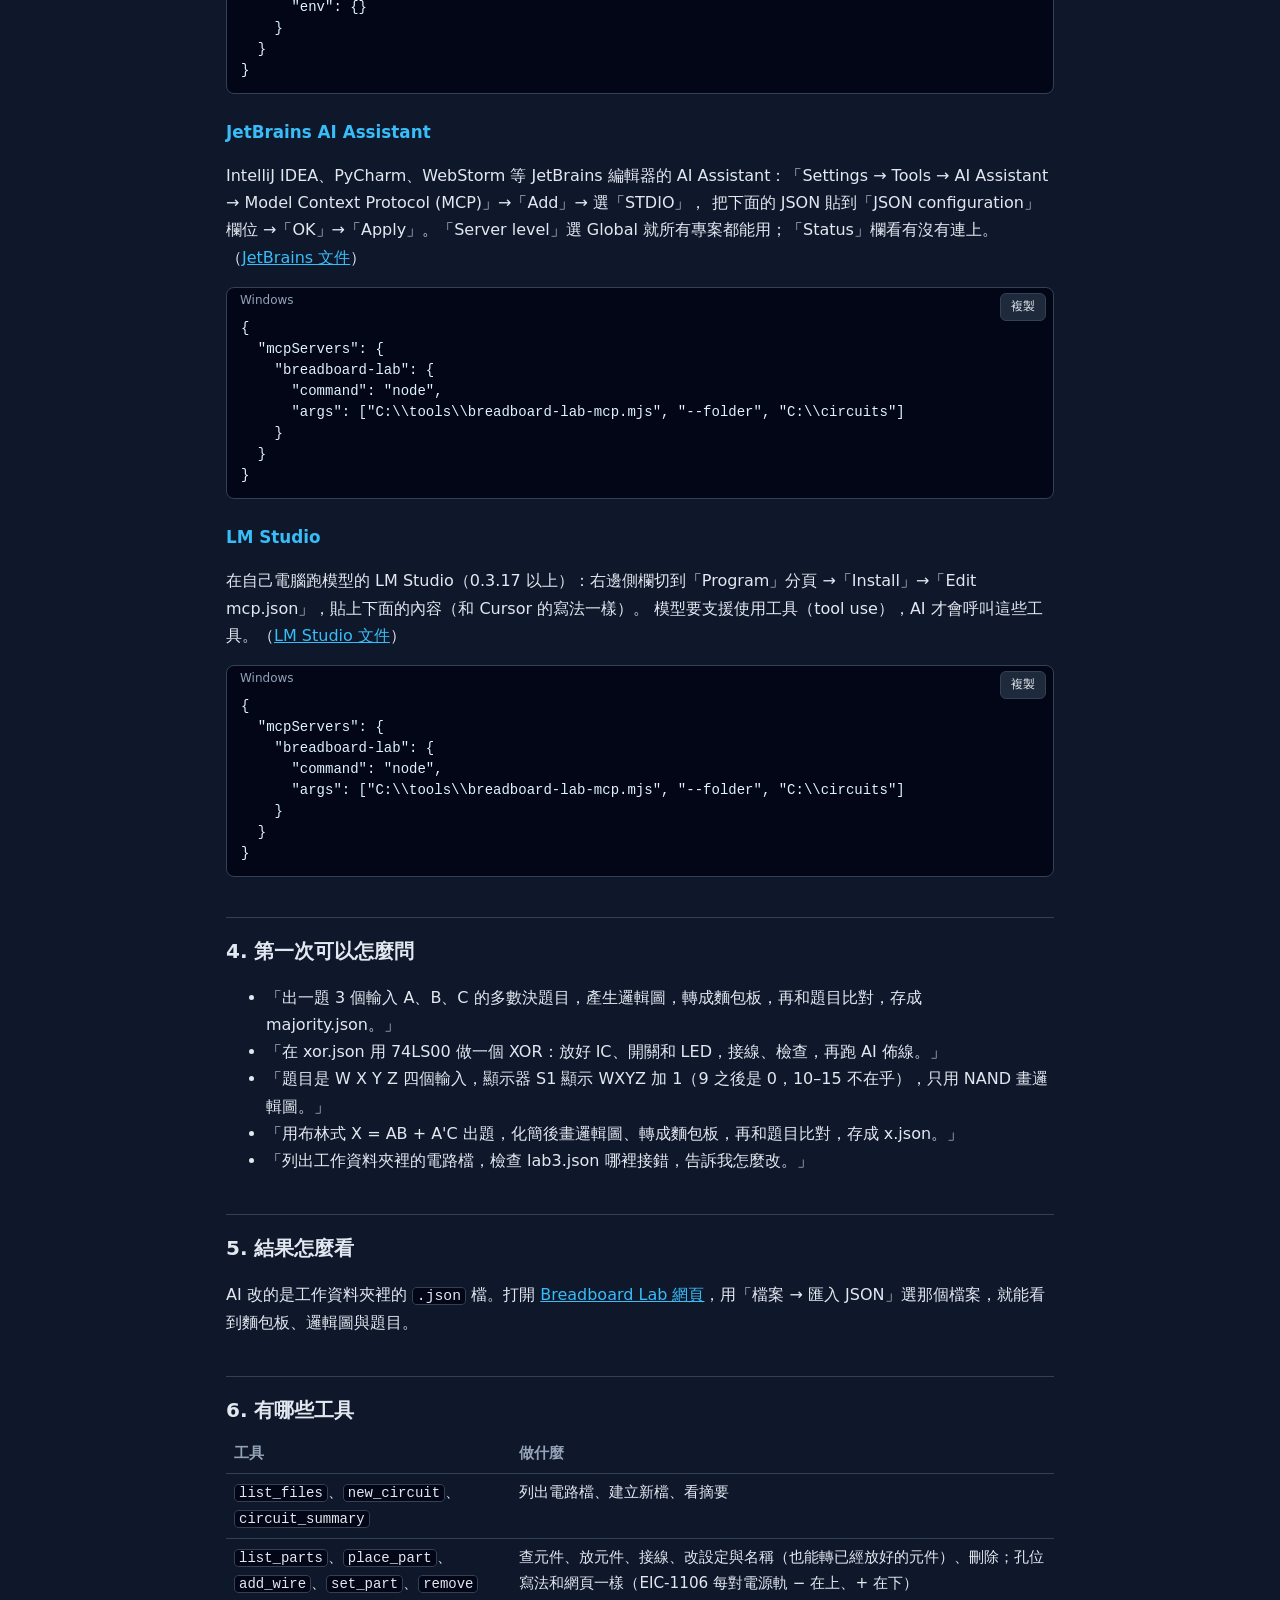
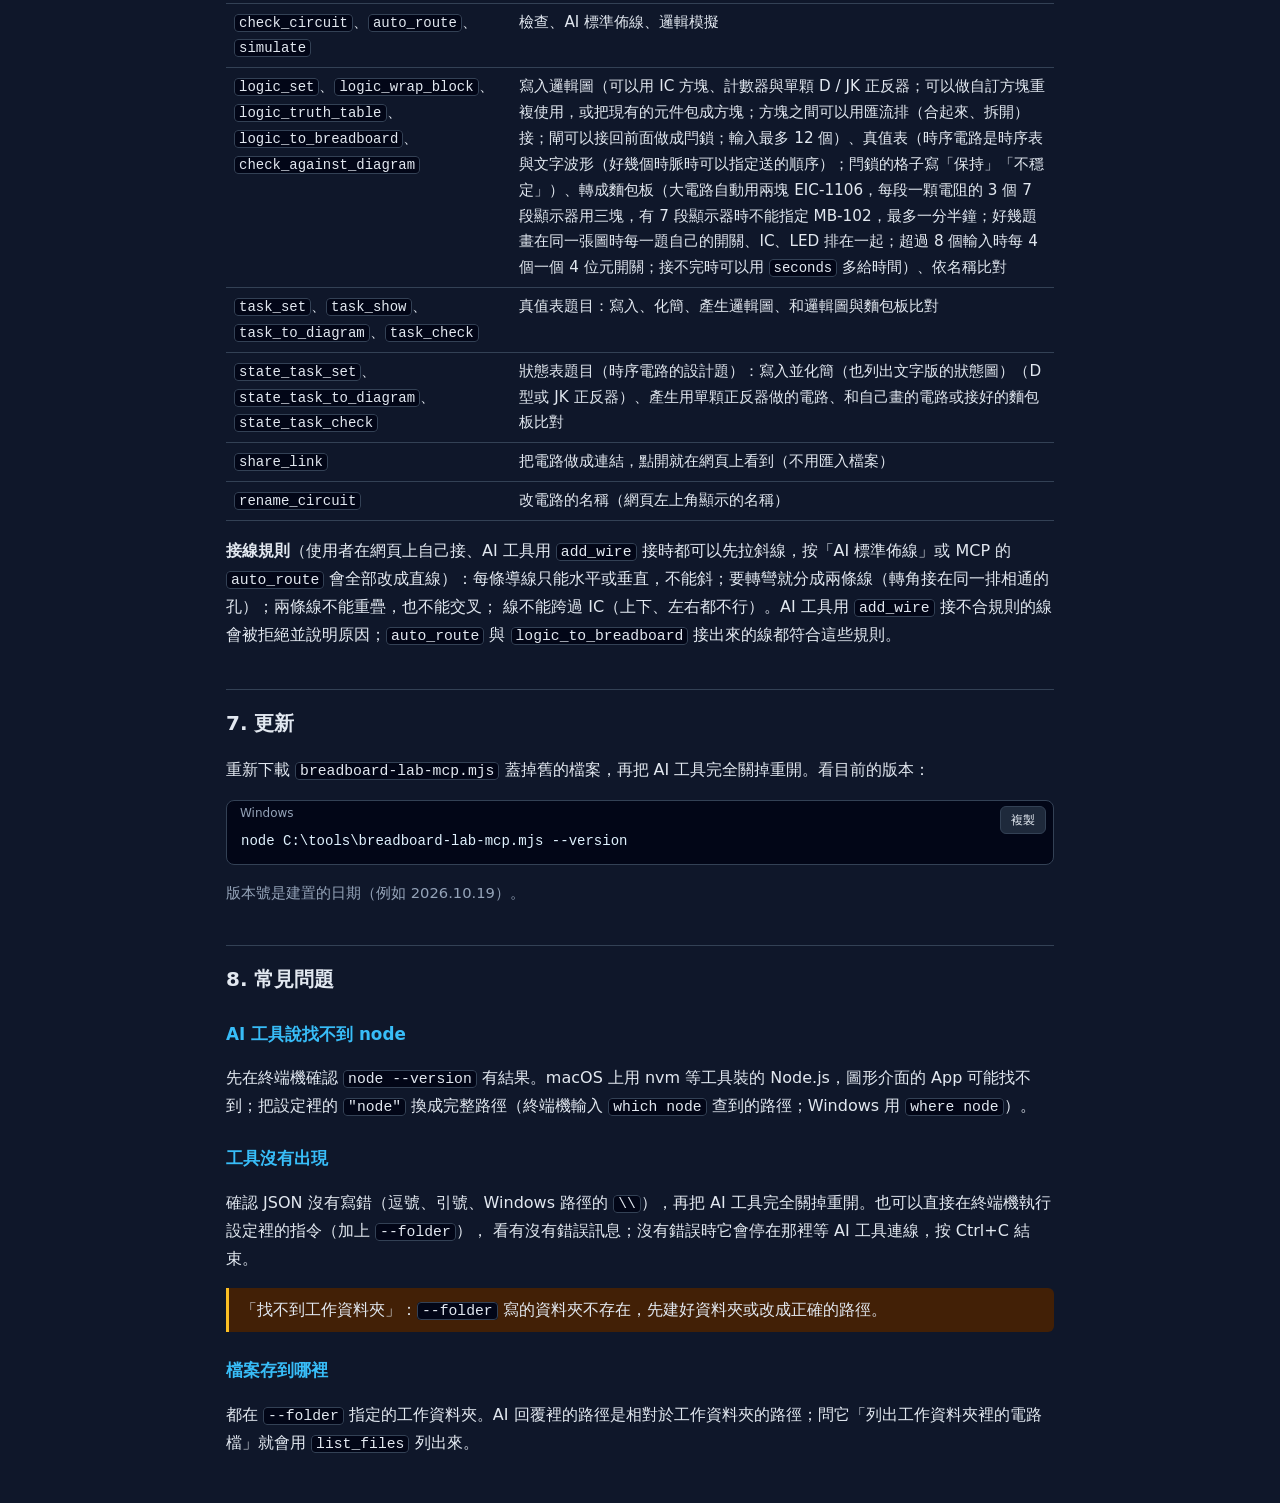
==== commit 16438bc8: "Deploy breadboard-lab 75b9337" ====
--- a/mcp/index.html
+++ b/mcp/index.html
@@ -370,7 +370,7 @@
   <tr><td><code>list_files</code>、<code>new_circuit</code>、<code>circuit_summary</code></td><td>列出電路檔、建立新檔、看摘要</td></tr>
   <tr><td><code>list_parts</code>、<code>place_part</code>、<code>add_wire</code>、<code>set_part</code>、<code>remove</code></td><td>查元件、放元件、接線、改設定與名稱（也能轉已經放好的元件）、刪除；孔位寫法和網頁一樣（EIC-1106 每對電源軌 − 在上、+ 在下）</td></tr>
   <tr><td><code>check_circuit</code>、<code>auto_route</code>、<code>simulate</code></td><td>檢查、AI 標準佈線、邏輯模擬</td></tr>
-  <tr><td><code>logic_set</code>、<code>logic_wrap_block</code>、<code>logic_truth_table</code>、<code>logic_to_breadboard</code>、<code>check_against_diagram</code></td><td>寫入邏輯圖（可以用 IC 方塊、計數器與單顆 D / JK 正反器；可以做自訂方塊重複使用，或把現有的元件包成方塊；方塊之間可以用匯流排（合起來、拆開）接；閘可以接回前面做成閂鎖；輸入最多 12 個）、真值表（時序電路是時序表與文字波形（好幾個時脈時可以指定送的順序）；閂鎖的格子寫「保持」「不穩定」）、轉成麵包板（大電路自動用兩塊 EIC-1106，最多一分半鐘；好幾題畫在同一張圖時每一題自己的開關、IC、LED 排在一起；超過 8 個輸入時每 4 個一個 4 位元開關；接不完時可以用 <code>seconds</code> 多給時間）、依名稱比對</td></tr>
+  <tr><td><code>logic_set</code>、<code>logic_wrap_block</code>、<code>logic_truth_table</code>、<code>logic_to_breadboard</code>、<code>check_against_diagram</code></td><td>寫入邏輯圖（可以用 IC 方塊、計數器與單顆 D / JK 正反器；可以做自訂方塊重複使用，或把現有的元件包成方塊；方塊之間可以用匯流排（合起來、拆開）接；閘可以接回前面做成閂鎖；輸入最多 12 個）、真值表（時序電路是時序表與文字波形（好幾個時脈時可以指定送的順序）；閂鎖的格子寫「保持」「不穩定」）、轉成麵包板（大電路自動用兩塊 EIC-1106，每段一顆電阻的 3 個 7 段顯示器用三塊，有 7 段顯示器時不能指定 MB-102，最多一分半鐘；好幾題畫在同一張圖時每一題自己的開關、IC、LED 排在一起；超過 8 個輸入時每 4 個一個 4 位元開關；接不完時可以用 <code>seconds</code> 多給時間）、依名稱比對</td></tr>
   <tr><td><code>task_set</code>、<code>task_show</code>、<code>task_to_diagram</code>、<code>task_check</code></td><td>真值表題目：寫入、化簡、產生邏輯圖、和邏輯圖與麵包板比對</td></tr>
   <tr><td><code>state_task_set</code>、<code>state_task_to_diagram</code>、<code>state_task_check</code></td><td>狀態表題目（時序電路的設計題）：寫入並化簡（也列出文字版的狀態圖）（D 型或 JK 正反器）、產生用單顆正反器做的電路、和自己畫的電路或接好的麵包板比對</td></tr>
   <tr><td><code>share_link</code></td><td>把電路做成連結，點開就在網頁上看到（不用匯入檔案）</td></tr>
